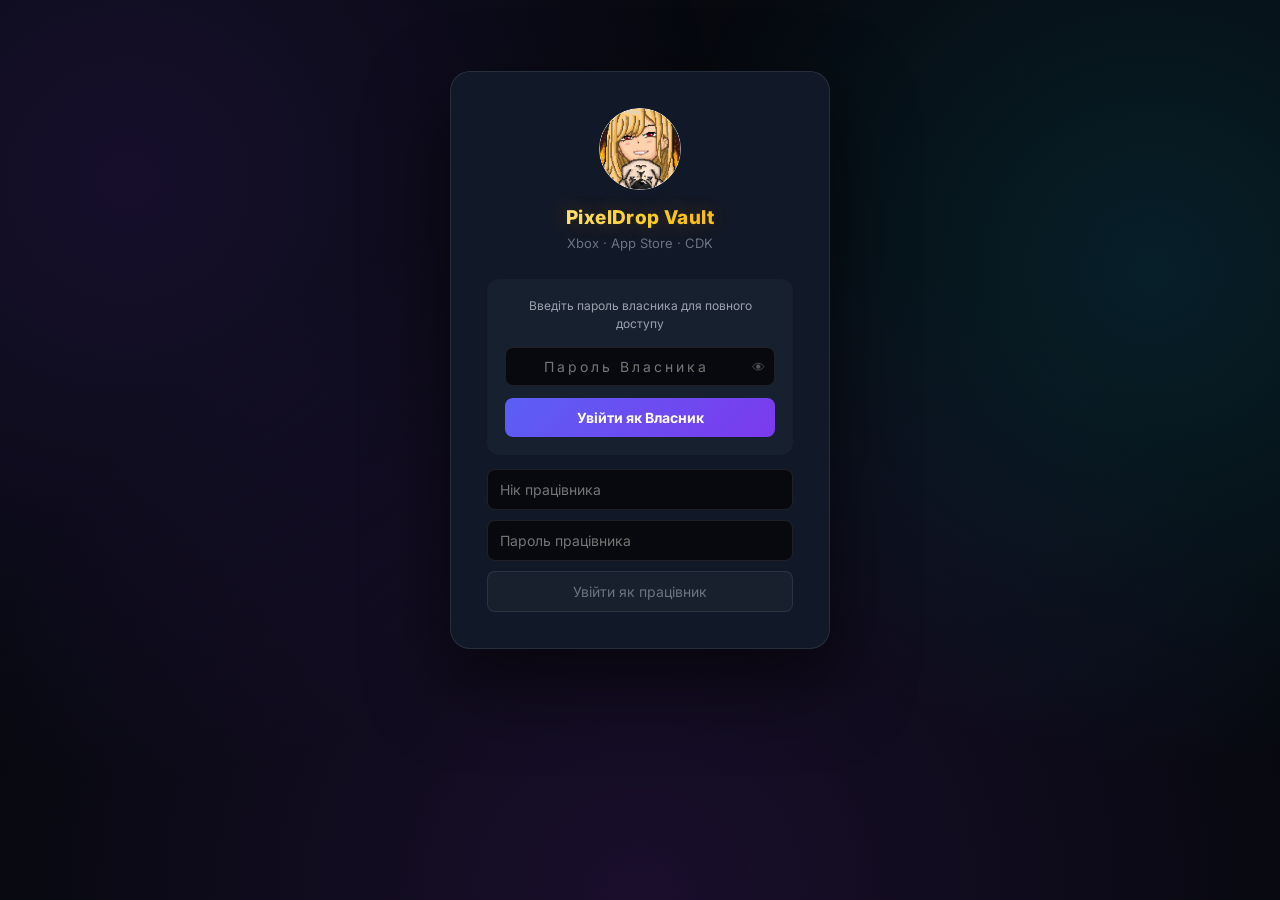
==== index.html @ 0f94e3e0 "Update index.html" ====
<!DOCTYPE html>
<html lang="uk">
<head>
  <meta charset="UTF-8" />
  <meta name="viewport" content="width=device-width, initial-scale=1.0" />
  <title>PixelDrop Vault</title>

  <link href="https://fonts.googleapis.com/css2?family=Inter:wght@400;500;600;700;800&display=swap" rel="stylesheet" />
  <link rel="icon" type="image/png" sizes="32x32" href="./favicon.png?v=4">
  <link rel="shortcut icon" type="image/png" href="./favicon.png?v=4">
  <link rel="apple-touch-icon" sizes="180x180" href="./favicon.png?v=4">

  <style>
    .acc-card-compact {
  padding: 18px 20px;
}

.acc-compact-top {
  display: grid;
  grid-template-columns: minmax(220px, 1fr) auto auto;
  align-items: center;
  gap: 16px;
  padding-bottom: 14px;
  border-bottom: 1px solid #ffffff12;
}

.acc-compact-brand {
  display: flex;
  align-items: center;
  gap: 12px;
}

.acc-compact-icon {
  width: 42px;
  height: 42px;
  border-radius: 12px;
  object-fit: contain;
}

.acc-compact-title {
  font-size: 21px;
  font-weight: 800;
  color: #f8fafc;
}

.acc-compact-rate {
  display: inline-flex;
  margin-top: 6px;
  padding: 5px 10px;
  border-radius: 10px;
  background: #f59e0b18;
  border: 1px solid #f59e0b55;
  color: #facc15;
  font-weight: 800;
  font-size: 14px;
}

.acc-compact-balance {
  text-align: left;
  min-width: 110px;
}

.acc-compact-balance span {
  display: block;
  color: #94a3b8;
  font-size: 13px;
  font-weight: 700;
}

.acc-compact-balance b {
  color: #4ade80;
  font-size: 24px;
  font-weight: 900;
}

.acc-compact-actions {
  display: flex;
  gap: 8px;
}

.acc-compact-grid {
  display: grid;
  grid-template-columns: 1.1fr 1fr 1.2fr;
  gap: 0;
}

.acc-compact-field {
  min-width: 0;
  display: grid;
  grid-template-columns: 72px minmax(0, 1fr) auto auto;
  align-items: center;
  gap: 10px;
  padding: 14px 12px;
  border-right: 1px solid #ffffff10;
}

.acc-compact-field:last-child {
  border-right: none;
}

.acc-compact-field span {
  color: #94a3b8;
  font-size: 12px;
  font-weight: 800;
}

.acc-compact-field b {
  color: #f8fafc;
  font-size: 15px;
  font-weight: 700;
  overflow: hidden;
  text-overflow: ellipsis;
  white-space: nowrap;
}

.acc-compact-field .btn-copy {
  min-width: 46px;
  width: 46px;
  height: 46px;
  padding: 0;
  border-radius: 14px;

  display: flex;
  align-items: center;
  justify-content: center;
  place-self: center;

  background: #7c3aed18;
  border: 1px solid #8b5cf680;
  color: #c4b5fd;

  font-size: 22px;
  line-height: 1;
  box-shadow: 0 0 16px #8b5cf633;
}

.acc-compact-field .btn-copy:hover {
  background: #8b5cf622;
  border-color: #a78bfa;
  color: #ede9fe;
  box-shadow: 0 0 22px #8b5cf666;
}

.acc-compact-field .btn-copy svg {
  width: 22px;
  height: 22px;
  display: block;
  stroke: currentColor;
}

.acc-compact-field .btn-copy::before {
  content: none !important;
}

.acc-compact-field .btn-copy.ok {
  background: #22c55e18;
  border-color: #22c55e66;
  color: #86efac;
}
.btn-eye {
  min-width: 46px;
  width: 46px;
  height: 46px;
  padding: 0;
  border-radius: 14px;

  display: flex;
  align-items: center;
  justify-content: center;
  place-self: center;

  background: #7c3aed18;
  border: 1px solid #8b5cf680;
  color: #c4b5fd;

  line-height: 1;
  box-shadow: 0 0 16px #8b5cf633;
}

.btn-eye:hover {
  background: #8b5cf622;
  border-color: #a78bfa;
  color: #ede9fe;
  box-shadow: 0 0 22px #8b5cf666;
}

.btn-eye svg {
  width: 23px;
  height: 23px;
  display: block;
  stroke: currentColor;
}    

@media (max-width: 768px) {
  .acc-card-compact {
    padding: 16px;
  }

  .acc-compact-top {
    grid-template-columns: 1fr auto;
  }

  .acc-compact-balance {
    grid-column: 1 / 2;
  }

  .acc-compact-actions {
    grid-column: 2 / 3;
    grid-row: 1 / 3;
    align-self: center;
  }

  .acc-compact-grid {
    grid-template-columns: 1fr;
  }

  .acc-compact-field {
    grid-template-columns: 70px minmax(0, 1fr) auto auto;
    border-right: none;
    border-bottom: 1px solid #ffffff10;
    padding: 14px 0;
  }

  .acc-compact-field:last-child {
    border-bottom: none;
  }
}
    .worker-login {
  display: grid;
  gap: 10px;
  margin-top: 14px;
}

.worker-input {
  width: 100%;
  background: var(--bg);
  border: 1px solid var(--border2);
  border-radius: 8px;
  padding: 11px 12px;
  color: var(--text);
  font-size: 14px;
  outline: none;
}

.worker-input:focus {
  border-color: var(--accent);
  box-shadow: 0 0 0 3px #6366f122;
}
    :root {
      --bg: #07090f;
      --surface: #0d1117;
      --surface2: #111827;
      --border: #ffffff0f;
      --border2: #ffffff18;
      --text: #e2e8f0;
      --muted: #6b7280;
      --muted2: #374151;
      --accent: #6366f1;
      --accent2: #8b5cf6;
      --green: #22c55e;
      --red: #ef4444;
      --yellow: #f59e0b;
      --mono: 'Inter', sans-serif;
      --body: 'Inter', sans-serif;
    }

    * {
      box-sizing: border-box;
      margin: 0;
      padding: 0;
    }

    html {
      font-size: 15px;
    }

    body {
      background: var(--bg);
      color: var(--text);
      font-family: var(--body);
      min-height: 100vh;
    }

    button {
      cursor: pointer;
      font-family: var(--body);
      transition: opacity .15s, background .15s, border-color .15s;
    }

    button:active {
      opacity: .75;
    }

    input,
    textarea,
    select {
      font-family: var(--body);
    }

    header {
      background: var(--surface);
      border-bottom: 1px solid var(--border);
      padding: 14px 20px;
      position: sticky;
      top: 0;
      z-index: 100;
    }

    .header-inner {
      max-width: 1180px;
      margin: 0 auto;
      display: flex;
      align-items: center;
      justify-content: space-between;
      gap: 12px;
    }

    .logo {
      display: flex;
      align-items: center;
      gap: 12px;
    }

    .logo-icon {
  width: 44px;
  height: 44px;
  background: transparent;
  border-radius: 50%;
  display: flex;
  align-items: center;
  justify-content: center;
  overflow: hidden;
  flex-shrink: 0;
}

    .logo-icon img,
    .login-avatar img {
      width: 100%;
      height: 100%;
      object-fit: cover;
      display: block;
    }

    .login-avatar {
  width: 82px;
  height: 82px;
  border-radius: 50%;
  margin: 0 auto;
  overflow: hidden;
  background: transparent;
  border: none;
  box-shadow: none;
}

    .logo-title {
      font-family: var(--body);
      font-size: 18px;
      font-weight: 700;
      letter-spacing: 0.2px;
      color: var(--text);
    }

    .logo-sub {
      font-size: 11px;
      color: var(--muted);
      font-family: var(--mono);
      margin-top: 1px;
    }

    .header-right {
      display: flex;
      align-items: center;
      gap: 8px;
      flex-wrap: wrap;
      justify-content: flex-end;
    }

    .role-badge {
      display: flex;
      align-items: center;
      gap: 6px;
      padding: 5px 12px;
      border-radius: 20px;
      font-family: var(--mono);
      font-size: 11px;
      font-weight: 700;
      border: 1px solid;
    }

    .role-badge.admin {
  position: relative;
  overflow: hidden;
  background: linear-gradient(135deg, #312e81, #4c1d95, #6d28d9);
  border-color: #8b5cf680;
  color: #ede9fe;
  box-shadow:
    0 0 18px #8b5cf655,
    inset 0 0 18px #ffffff12;
  animation: adminPulse 2.4s ease-in-out infinite;
}

.role-badge.admin::before {
  content: "";
  position: absolute;
  top: 0;
  left: -80%;
  width: 60%;
  height: 100%;
  background: linear-gradient(90deg, transparent, #ffffff45, transparent);
  transform: skewX(-20deg);
  animation: adminShine 3s infinite;
}

@keyframes adminPulse {
  0%, 100% {
    box-shadow: 0 0 14px #8b5cf655, inset 0 0 18px #ffffff12;
  }
  50% {
    box-shadow: 0 0 28px #8b5cf6aa, inset 0 0 22px #ffffff18;
  }
}

@keyframes adminShine {
  0% { left: -80%; }
  45%, 100% { left: 130%; }
}

    .role-badge.worker {
  position: relative;
  overflow: hidden;
  background: linear-gradient(135deg, #064e3b, #0f766e, #0891b2);
  border-color: #22d3ee80;
  color: #ecfeff;
  box-shadow:
    0 0 18px #22d3ee55,
    inset 0 0 18px #ffffff12;
  animation: workerPulse 2.4s ease-in-out infinite;
}

.role-badge.worker::before {
  content: "";
  position: absolute;
  top: 0;
  left: -80%;
  width: 60%;
  height: 100%;
  background: linear-gradient(90deg, transparent, #ffffff45, transparent);
  transform: skewX(-20deg);
  animation: adminShine 3s infinite;
}

@keyframes workerPulse {
  0%, 100% {
    box-shadow: 0 0 14px #22d3ee55, inset 0 0 18px #ffffff12;
  }
  50% {
    box-shadow: 0 0 28px #22d3eeaa, inset 0 0 22px #ffffff18;
  }
}

    .btn-ghost {
      background: #ffffff08;
      border: 1px solid var(--border2);
      border-radius: 8px;
      padding: 6px 12px;
      color: var(--muted);
      font-size: 13px;
    }

    .btn-refresh {
      background: none;
      border: none;
      color: var(--muted2);
      padding: 6px;
      border-radius: 6px;
      font-size: 18px;
    }

    main {
      max-width: 1180px;
      margin: 0 auto;
      padding: 24px 16px 80px;
    }

    #login-screen {
      min-height: 80vh;
      display: flex;
      align-items: center;
      justify-content: center;
    }

    .login-card {
      background: var(--surface2);
      border: 1px solid var(--border2);
      border-radius: 20px;
      padding: 36px;
      width: 100%;
      max-width: 380px;
      text-align: center;
      box-shadow: 0 32px 80px #0009;
    }

    .login-card h2 {
      font-family: var(--mono);
      font-size: 19px;
      color: var(--text);
      margin: 16px 0 6px;
    }

    .login-card p {
      color: var(--muted);
      font-size: 13px;
      margin-bottom: 28px;
    }

    .login-section {
      background: #1f293780;
      border-radius: 12px;
      padding: 18px;
      margin-bottom: 14px;
    }

    .login-section small {
      display: block;
      color: #9ca3af;
      font-size: 12px;
      margin-bottom: 14px;
      line-height: 1.5;
    }

    .pass-wrap {
      position: relative;
      margin-bottom: 12px;
    }

    .pass-wrap input {
      width: 100%;
      background: var(--bg);
      border: 1px solid var(--border2);
      border-radius: 8px;
      padding: 10px 40px 10px 12px;
      color: var(--text);
      font-size: 14px;
      letter-spacing: 3px;
      text-align: center;
      outline: none;
    }

    .pass-toggle {
      position: absolute;
      right: 10px;
      top: 50%;
      transform: translateY(-50%);
      background: none;
      border: none;
      color: #555;
    }

    .btn-primary {
      background: linear-gradient(135deg, var(--accent), var(--accent2));
      border: none;
      border-radius: 8px;
      padding: 11px 20px;
      color: #fff;
      font-size: 14px;
      font-family: var(--mono);
      font-weight: 700;
      width: 100%;
      display: flex;
      align-items: center;
      justify-content: center;
      gap: 8px;
    }

    .btn-worker {
      background: #ffffff08;
      border: 1px solid var(--border2);
      border-radius: 8px;
      padding: 11px 20px;
      color: var(--muted);
      font-size: 14px;
      width: 100%;
    }

    .err-msg {
      color: #f87171;
      font-size: 12px;
      margin-bottom: 10px;
    }

    .stats,
    .cat-stats {
      display: grid;
      gap: 10px;
      margin-bottom: 14px;
    }

    .stats {
      grid-template-columns: repeat(3, 1fr);
    }

    .cat-stats {
      grid-template-columns: repeat(4, 1fr);
      margin-bottom: 22px;
    }

    .stat-card,
    .cat-card {
      background: var(--surface);
      border: 1px solid var(--border);
      border-radius: 14px;
      padding: 14px;
    }

    .cat-card {
      cursor: pointer;
    }
    
    .cat-card {
      transition: 0.2s;
    }
    
    .cat-card.active {
      border: 1px solid #8b5cf6;
      box-shadow: 0 0 25px #8b5cf660;
    }

    .cat-card.active {
      border: 1px solid #8b5cf6;
      box-shadow: 0 0 25px #8b5cf660;
    }
    .cat-card.active {
      border-color: #6366f150;
      background: #6366f112;
    }

    .stat-val,
    .cat-num {
      font-family: var(--mono);
      font-size: 26px;
      font-weight: 700;
    }

    .cat-num {
      font-size: 18px;
    }

    .stat-lbl,
    .cat-row {
      font-size: 11px;
      color: var(--muted);
      margin-top: 3px;
    }

    .cat-name {
      font-family: var(--mono);
      font-size: 13px;
      font-weight: 700;
      margin-bottom: 10px;
    }

    .cat-row {
      display: flex;
      justify-content: space-between;
      gap: 8px;
    }

    .tabs {
      display: flex;
      gap: 8px;
      margin-bottom: 20px;
    }

    .tab-btn {
      flex: 1;
      padding: 10px;
      border-radius: 10px;
      border: 1px solid var(--border);
      background: var(--surface);
      color: var(--muted);
      font-family: var(--mono);
      font-size: 13px;
      font-weight: 700;
    }

    .tab-btn.active {
      background: linear-gradient(135deg, var(--accent), var(--accent2));
      border-color: transparent;
      color: #fff;
    }

    .toolbar {
      display: flex;
      gap: 10px;
      margin-bottom: 14px;
      align-items: center;
    }

    .search-wrap {
      flex: 1;
      position: relative;
    }

    .search-wrap input {
      width: 100%;
      background: var(--surface);
      border: 1px solid var(--border);
      border-radius: 8px;
      padding: 10px 12px 10px 12px;
      color: var(--text);
      font-size: 14px;
      outline: none;
    }

    .btn-add {
      background: linear-gradient(135deg, var(--accent), var(--accent2));
      border: none;
      border-radius: 8px;
      padding: 10px 16px;
      color: #fff;
      font-family: var(--mono);
      font-weight: 700;
      font-size: 13px;
      white-space: nowrap;
    }

    .chips {
      display: flex;
      gap: 8px;
      margin-bottom: 18px;
      flex-wrap: wrap;
    }

    .chip {
      padding: 5px 13px;
      border-radius: 20px;
      border: 1px solid var(--border2);
      background: transparent;
      color: var(--muted);
      font-size: 12px;
      font-family: var(--mono);
    }

    .chip.active {
      border-color: var(--accent);
      background: #6366f118;
      color: #a5b4fc;
    }

    .sync-info {
      text-align: right;
      font-size: 11px;
      color: var(--muted2);
      font-family: var(--mono);
      margin-bottom: 16px;
    }

    .cards {
      display: grid;
      gap: 12px;
    }

    .empty {
      text-align: center;
      color: var(--muted2);
      padding: 48px 0;
      font-family: var(--mono);
      font-size: 13px;
    }

    .acc-card,
    .cdk-card {
      background: var(--surface);
      border: 1px solid var(--border);
      border-radius: 14px;
      padding: 18px;
    }

    .cdk-card.active {
      border: 2px solid #22c55e30;
    }

    .cdk-card.used {
      border: 2px solid #ef444428;
      opacity: .65;
    }

    .card-head,
    .cdk-head {
      display: flex;
      align-items: center;
      justify-content: space-between;
      margin-bottom: 14px;
      flex-wrap: wrap;
      gap: 8px;
    }

    .type-badge,
    .category-badge {
      display: inline-flex;
      align-items: center;
      gap: 5px;
      padding: 3px 10px;
      border-radius: 8px;
      font-family: var(--mono);
      font-size: 12px;
      background: #6366f118;
      color: #a5b4fc;
    }

    .cat-img {
      width: 28px;
      height: 28px;
      border-radius: 50%;
      object-fit: cover;
      vertical-align: middle;
      margin-right: 8px;
    }

    .type-xbox {
      background: #107c1018;
      color: #86efac;
    }

    .type-itunes {
      background: #fc3c4418;
      color: #fda4af;
    }

    .price-badge {
      background: #f59e0b15;
      color: #fbbf24;
      border-radius: 8px;
      padding: 3px 10px;
      font-family: var(--mono);
      font-size: 12px;
    }

    .card-actions,
    .cdk-controls {
      display: flex;
      gap: 6px;
      align-items: center;
      flex-wrap: wrap;
    }

    .btn-icon {
      border-radius: 6px;
      padding: 5px 7px;
      display: flex;
      align-items: center;
      justify-content: center;
    }

    .btn-edit {
      background: #ffffff08;
      border: 1px solid var(--border2);
      color: var(--muted);
    }

    .btn-del {
      background: #ef444410;
      border: 1px solid #ef444430;
      color: #f87171;
    }

    .card-fields {
      display: grid;
      gap: 10px;
    }

    .field-row {
      display: flex;
      align-items: center;
      gap: 10px;
      min-width: 0;
    }

    .field-key {
      color: #4b5563;
      font-size: 11px;
      width: 48px;
      font-family: var(--mono);
      flex-shrink: 0;
    }

    .field-val {
      color: var(--text);
      font-family: var(--mono);
      font-size: 13px;
      flex: 1;
      overflow: hidden;
      text-overflow: ellipsis;
      white-space: nowrap;
    }

    .field-val.pass {
      letter-spacing: 4px;
    }

    .field-val.pass.show {
      letter-spacing: 1px;
    }

    .field-note {
      background: #ffffff05;
      border-radius: 8px;
      padding: 7px 10px;
      margin-top: 4px;
      font-size: 12px;
      color: var(--muted);
    }

    .cdk-title {
      display: flex;
      align-items: center;
      gap: 8px;
      font-family: var(--mono);
      font-size: 14px;
      color: var(--text);
      flex-wrap: wrap;
    }

    .btn-toggle {
      padding: 4px 13px;
      border-radius: 20px;
      border: none;
      font-family: var(--mono);
      font-size: 11px;
      font-weight: 700;
    }

    .btn-toggle.active {
      background: #22c55e18;
      color: #4ade80;
    }

    .btn-toggle.used {
      background: #ef444418;
      color: #f87171;
    }

    .cdk-code-box {
      background: #060a10;
      border-radius: 10px;
      padding: 12px 16px;
      display: flex;
      align-items: center;
      gap: 10px;
    }

    .cdk-code {
      font-family: var(--mono);
      font-size: 15px;
      letter-spacing: 3px;
      flex: 1;
      overflow-wrap: anywhere;
    }

    .cdk-code.active {
      color: #c4b5fd;
    }

    .cdk-code.masked {
      color: #4b5563;
    }

    

   .btn-copy {
  background: #ffffff10;
  border: 1px solid #ffffff22;
  border-radius: 10px;
  padding: 9px 13px;
  color: #e5e7eb;
  font-size: 13px;
  font-weight: 700;
}

.btn-copy.ok {
  background: #22c55e18;
  border-color: #22c55e55;
  color: #4ade80;
}

    .modal-overlay {
      position: fixed;
      inset: 0;
      background: #000c;
      z-index: 999;
      display: flex;
      align-items: center;
      justify-content: center;
      padding: 16px;
    }

    .modal-box {
      background: var(--surface2);
      border: 1px solid var(--border2);
      border-radius: 18px;
      padding: 28px;
      width: 100%;
      max-width: 500px;
      max-height: 90vh;
      overflow-y: auto;
      overflow-x: hidden;
      box-shadow: 0 24px 80px #0009;
    }

    .modal-header {
      display: flex;
      justify-content: space-between;
      align-items: center;
      margin-bottom: 24px;
    }

    .modal-title {
      font-family: var(--mono);
      font-size: 17px;
      color: var(--text);
    }

    .btn-close {
      background: none;
      border: none;
      color: #666;
      padding: 4px;
      font-size: 18px;
    }

    .form-field {
      margin-bottom: 16px;
    }

    .form-label {
      display: block;
      margin-bottom: 6px;
      font-size: 11px;
      color: var(--muted);
      font-family: var(--mono);
      text-transform: none;
      letter-spacing: 1px;
    }

    .form-input {
      width: 100%;
      background: var(--bg);
      border: 1px solid var(--border2);
      border-radius: 8px;
      padding: 10px 12px;
      color: var(--text);
      font-size: 14px;
      outline: none;
    }

    textarea.form-input {
      resize: vertical;
      min-height: 56px;
    }

    .form-input.code-inp {
      font-family: var(--mono);
      letter-spacing: 2px;
      font-size: 13px;
    }

    .pass-field {
      position: relative;
    }

    .pass-field .form-input {
      padding-right: 40px;
    }

    .pass-field .pass-toggle {
      position: absolute;
      right: 10px;
      top: 50%;
      transform: translateY(-50%);
      background: none;
      border: none;
      color: #555;
    }

    .type-btns {
      display: flex;
      gap: 8px;
    }

    .type-btn {
      flex: 1;
      padding: 10px;
      border-radius: 8px;
      border: 2px solid var(--border2);
      background: transparent;
      color: var(--muted);
      font-family: var(--mono);
      font-size: 13px;
    }

    .type-btn.sel {
      border-color: var(--accent);
      background: #6366f118;
      color: #a5b4fc;
    }

    .status-row {
      display: flex;
      align-items: center;
      gap: 12px;
      margin-bottom: 16px;
    }

    .form-footer {
      display: flex;
      gap: 10px;
      justify-content: flex-end;
      margin-top: 4px;
    }

    .btn-cancel {
      background: #ffffff08;
      border: 1px solid var(--border2);
      border-radius: 8px;
      padding: 10px 20px;
      color: var(--muted);
      font-size: 14px;
    }

    @media (max-width: 720px) {
      .stats,
      .cat-stats {
        grid-template-columns: 1fr 1fr;
      }

      .toolbar {
        flex-direction: column;
        align-items: stretch;
      }
    }
    .cat-icon {
  width: 48px;
  height: 48px;
  border-radius: 14px;
  object-fit: contain;
  margin-right: 12px;
}

.cat-icon.spotify { filter: drop-shadow(0 0 14px #22c55e88); }
.cat-icon.claude { filter: drop-shadow(0 0 14px #fb7a4388); }
.cat-icon.chatgpt { filter: drop-shadow(0 0 14px #10b98188); }
.cat-icon.grok {
  filter: invert(1) brightness(1.7) drop-shadow(0 0 14px #8b5cf688);
}
    .actions-bar {
  display: flex;
  gap: 10px;
  margin-bottom: 14px;
  flex-wrap: wrap;
}

.btn-danger {
  background: linear-gradient(135deg, #ef4444, #dc2626);
  border: none;
  border-radius: 10px;
  padding: 10px 14px;
  color: white;
  font-weight: 700;
}

.btn-secondary {
  background: #ffffff10;
  border: 1px solid #ffffff20;
  border-radius: 10px;
  padding: 10px 14px;
  color: #ddd;
  font-weight: 700;
}

.cdk-select {
  appearance: none;
  width: 24px;
  height: 24px;
  border: 2px solid #8b5cf6;
  border-radius: 6px;
  background: #111827;
  box-shadow: 0 0 12px #8b5cf655;
  cursor: pointer;
  display: grid;
  place-items: center;
}

.cdk-select:checked {
  background: linear-gradient(135deg, #6366f1, #8b5cf6);
  border-color: #a78bfa;
}

.cdk-select:checked::after {
  content: "✓";
  color: white;
  font-weight: 800;
  font-size: 15px;
}
   .chip {
  padding: 10px 18px;
  border-radius: 14px;
  font-size: 14px;
  font-weight: 700;
}

.chip-all.active {
  border-color: #8b5cf6;
  background: #8b5cf622;
  color: #c4b5fd;
}

.chip-active {
  border-color: #22c55e44;
  color: #4ade80;
}

.chip-active.active {
  background: #22c55e18;
}

.chip-used {
  border-color: #ef444444;
  color: #f87171;
}

.chip-used.active {
  background: #ef444418;
}

.chip-today {
  border-color: #f59e0b66;
  color: #facc15;
  background: #f59e0b12;
}

.tab-btn.active,
.btn-add,
.btn-primary {
  background: linear-gradient(135deg, #5b5ff5, #7c3aed);
} 
  .confirm-box {
  background: var(--surface2);
  border: 1px solid var(--border2);
  border-radius: 18px;
  padding: 24px;
  width: 100%;
  max-width: 420px;
  box-shadow: 0 24px 80px #000b;
}

.confirm-title {
  font-size: 20px;
  font-weight: 800;
  margin-bottom: 10px;
}

.confirm-text {
  color: #94a3b8;
  line-height: 1.5;
  margin-bottom: 20px;
}

.confirm-actions {
  display: flex;
  gap: 10px;
  justify-content: flex-end;
}  
 #toast {
  position: fixed;
  right: 20px;
  top: 90px;
  z-index: 2000;
  display: grid;
  gap: 10px;
}

.toast-msg {
  background: #111827;
  border: 1px solid #ffffff20;
  color: #e5e7eb;
  padding: 12px 16px;
  border-radius: 14px;
  font-weight: 700;
  box-shadow: 0 20px 60px #0008;
  animation: toastIn .25s ease;
}

.toast-msg.ok {
  border-color: #22c55e66;
  color: #86efac;
}

.toast-msg.err {
  border-color: #ef444466;
  color: #fca5a5;
}

@keyframes toastIn {
  from {
    opacity: 0;
    transform: translateX(20px);
  }
  to {
    opacity: 1;
    transform: translateX(0);
  }
}   
  .confirm-box {
  position: relative;
  text-align: center;
  background: radial-gradient(circle at top, #1f2937, #0b1220 70%);
  border: 1px solid #ffffff18;
  border-radius: 26px;
  padding: 34px 30px 28px;
  width: 100%;
  max-width: 460px;
  box-shadow: 0 30px 100px #000c;
}

.confirm-add {
  border-color: #22c55e88;
  box-shadow: 0 0 45px #22c55e35, 0 30px 100px #000c;
}

.confirm-danger {
  border-color: #ef444488;
  box-shadow: 0 0 45px #ef444435, 0 30px 100px #000c;
}

.confirm-x {
  position: absolute;
  top: 18px;
  right: 20px;
  background: none;
  border: none;
  color: #94a3b8;
  font-size: 24px;
}

.confirm-icon {
  width: 74px;
  height: 74px;
  margin: 0 auto 18px;
  border-radius: 50%;
  display: grid;
  place-items: center;
  font-size: 34px;
  background: #ffffff10;
  box-shadow: inset 0 0 24px #ffffff10;
}

.confirm-add .confirm-icon {
  color: #4ade80;
  border: 2px solid #22c55e;
  box-shadow: 0 0 28px #22c55e66;
}

.confirm-danger .confirm-icon {
  color: #f87171;
  border: 2px solid #ef4444;
  box-shadow: 0 0 28px #ef444466;
}

.confirm-title {
  font-size: 26px;
  font-weight: 800;
  margin-bottom: 12px;
  color: #f8fafc;
}

.confirm-text {
  color: #cbd5e1;
  line-height: 1.55;
  font-size: 16px;
  margin-bottom: 26px;
}

.confirm-actions {
  display: flex;
  gap: 14px;
  justify-content: center;
}

.btn-confirm-add {
  background: linear-gradient(135deg, #22c55e, #16a34a);
  border: none;
  border-radius: 12px;
  padding: 12px 22px;
  color: white;
  font-weight: 800;
  font-size: 15px;
}  
  .account-quick-grid,
.account-choice-grid {
  display: grid;
  grid-template-columns: repeat(2, 1fr);
  gap: 14px;
  margin-bottom: 20px;
}

.account-quick-card,
.account-choice-card {
  background: linear-gradient(145deg, #101827, #080d19);
  border: 1px solid #ffffff1a;
  border-radius: 22px;
  padding: 20px;
  cursor: pointer;
  transition: .2s;
  box-shadow: inset 0 0 24px #ffffff06;
}

.account-quick-card:hover,
.account-choice-card:hover {
  transform: translateY(-2px);
  border-color: #8b5cf680;
  box-shadow: 0 0 30px #8b5cf644;
}

.account-quick-head,
.account-choice-head {
  display: flex;
  align-items: center;
  gap: 14px;
  margin-bottom: 16px;
}

.account-quick-title,
.account-choice-title {
  font-size: 20px;
  font-weight: 800;
  color: #f8fafc;
}

.account-quick-sub,
.account-choice-sub {
  color: #94a3b8;
  font-size: 13px;
  margin-top: 3px;
}

.account-quick-stats {
  display: flex;
  gap: 28px;
}

.account-quick-label {
  color: #94a3b8;
  font-size: 12px;
}

.account-quick-num {
  font-size: 24px;
  font-weight: 800;
}

@media (max-width: 720px) {
  .account-quick-grid,
  .account-choice-grid {
    grid-template-columns: 1fr;
  }
}  
  .account-stat-icon,
.account-icon {
  width: 56px !important;
  height: 56px !important;
  min-width: 56px !important;
  max-width: 56px !important;
  max-height: 56px !important;
  object-fit: contain !important;
  border-radius: 16px;
  display: block;
}  
  .cat-stats.accounts-mode {
  grid-template-columns: 1fr 1fr;
  gap: 18px;
}

.account-quick-card {
  display: flex;
  align-items: center;
  gap: 24px;
  min-height: 150px;
  padding: 28px;
  border-radius: 18px;
  background: linear-gradient(145deg, #07111f, #0b1220);
  border: 1px solid #ffffff18;
}

.account-quick-card.xbox {
  border-color: #22c55e55;
  box-shadow: inset 0 0 45px #22c55e12;
}

.account-quick-card.itunes {
  border-color: #2563eb66;
  box-shadow: inset 0 0 45px #2563eb18;
}

.account-big-icon {
  width: 92px !important;
  height: 92px !important;
  min-width: 92px !important;
  max-width: 92px !important;
  object-fit: contain !important;
  border-radius: 22px;
  display: block;
}

.account-quick-title {
  font-size: 24px;
  font-weight: 800;
  margin-bottom: 18px;
  color: #fff;
}

.account-quick-stats {
  display: flex;
  gap: 70px;
}

.account-quick-label {
  color: #94a3b8;
  font-size: 14px;
  margin-bottom: 6px;
}

.account-quick-num {
  font-size: 28px;
  font-weight: 800;
}  
  .account-card-premium {
  background: linear-gradient(145deg, #07111f, #090f1c);
  border: 1px solid #ffffff18;
  border-radius: 20px;
  overflow: hidden;
  box-shadow: inset 0 0 30px #ffffff05;
}

.account-card-top {
  display: flex;
  align-items: center;
  justify-content: space-between;
  gap: 14px;
  padding: 18px 20px;
  border-bottom: 1px solid #ffffff12;
}

.account-brand {
  display: flex;
  align-items: center;
  gap: 12px;
}

.account-brand-icon {
  width: 48px;
  height: 48px;
  border-radius: 14px;
  object-fit: contain;
}

.account-brand-name {
  font-size: 18px;
  font-weight: 800;
}

.account-rate {
  background: #f59e0b22;
  border: 1px solid #f59e0b33;
  color: #facc15;
  padding: 8px 14px;
  border-radius: 12px;
  font-weight: 800;
}

.account-balance-box {
  margin-left: auto;
  margin-right: 16px;
  color: #22c55e;
  font-weight: 800;
  font-size: 24px;
}

.account-balance-box small {
  display: block;
  color: #94a3b8;
  font-size: 13px;
  font-weight: 700;
}

.account-card-body {
  padding: 14px 20px 18px;
}

.account-line {
  display: grid;
  grid-template-columns: 90px 1fr auto;
  gap: 16px;
  align-items: center;
  padding: 13px 0;
  border-bottom: 1px solid #ffffff10;
}

.account-line:last-child {
  border-bottom: none;
}

.account-key {
  color: #94a3b8;
  font-weight: 800;
  font-size: 13px;
}

.account-value {
  color: #f8fafc;
  font-weight: 700;
  overflow-wrap: anywhere;
}

.btn-copy {
  height: 42px;
  border-radius: 12px;
  border: 1px solid #ffffff20;
  background: linear-gradient(135deg, #111827, #0b1220);
  color: #e2e8f0;
  padding: 0 16px;
  display: inline-flex;
  align-items: center;
  gap: 9px;
  font-size: 14px;
  font-weight: 800;
}

.btn-copy:hover {
  border-color: #6366f180;
  box-shadow: 0 0 14px #6366f155;
}

.btn-copy.ok {
  border-color: #22c55e80;
  background: #22c55e20;
  color: #86efac;
}  
 .brand-title {
  font-size: 30px;
  font-weight: 800;
  letter-spacing: 0.4px;
  background: linear-gradient(
    90deg,
    #fff7c2,
    #facc15,
    #fb923c,
    #f472b6,
    #ef4444,
    #fff7c2
  );
  background-size: 300% 100%;
  -webkit-background-clip: text;
  background-clip: text;
  color: transparent !important;
  animation: brandShine 4s ease-in-out infinite;
  text-shadow: 0 0 22px #f59e0b55;
}

@keyframes brandShine {
  0% { background-position: 0% 50%; }
  50% { background-position: 100% 50%; }
  100% { background-position: 0% 50%; }
}   
  .cat-card {
  min-height: 145px;
  padding: 22px;
}

.cat-name {
  font-size: 17px;
  margin-bottom: 18px;
}

.cat-num {
  font-size: 26px;
}

.cat-row {
  font-size: 13px;
}

.cat-icon {
  width: 58px;
  height: 58px;
} 
 .user-badge {
  font-weight: 700;
  letter-spacing: 0.5px;
  text-transform: uppearcase; 
}   
  .cat-card {
  text-align: center;
}

.cat-name {
  display: flex;
  flex-direction: column;
  align-items: center;
  justify-content: center;
  gap: 10px;
  text-align: center;
}

.cat-icon {
  margin-right: 0 !important;
}

.cat-row {
  justify-content: center;
  gap: 28px;
  text-align: center;
}
 .cat-card {
  text-align: center;
}

.cat-name {
  display: flex;
  flex-direction: column;
  align-items: center;
  justify-content: center;
  gap: 10px;
  text-align: center;
}

.cat-icon {
  margin-right: 0 !important;
}

.cat-row {
  justify-content: center;
  gap: 28px;
  text-align: center;
}   
 .stats .stat-card {
  min-height: 92px;
  display: grid !important;
  place-items: center !important;
  text-align: center !important;
}

.stats .stat-val,
.stats .stat-lbl {
  width: 100%;
  text-align: center !important;
}

.cat-stats .cat-card {
  min-height: 190px;
  display: flex !important;
  flex-direction: column;
  align-items: center !important;
  justify-content: center !important;
  text-align: center !important;
}

.cat-stats .cat-name {
  width: 100%;
  display: flex !important;
  flex-direction: column !important;
  align-items: center !important;
  justify-content: center !important;
  gap: 12px;
  margin-bottom: 22px;
  text-align: center !important;
}

.cat-stats .cat-icon {
  margin: 0 !important;
}

.cat-stats .cat-row {
  width: 100%;
  display: flex !important;
  justify-content: center !important;
  gap: 34px;
  text-align: center !important;
}   
 body::before {
  content: '';
  position: fixed;
  inset: 0;
  background:
    radial-gradient(600px at 10% 20%, #7c3aed22, transparent),
    radial-gradient(500px at 90% 30%, #06b6d422, transparent),
    radial-gradient(700px at 50% 100%, #9333ea22, transparent);
  z-index: -1;
}   
  @media (max-width: 720px) {
  html {
    font-size: 14px;
  }

  body {
    overflow-x: hidden;
  }

  header {
    padding: 12px;
  }

  .header-inner,
  main {
    max-width: 100%;
    width: 100%;
  }

  main {
    padding: 14px 12px 60px;
  }

  .logo-title {
    font-size: 18px;
    line-height: 1.1;
  }

  .logo-sub {
    font-size: 11px;
  }

  .header-inner {
    gap: 8px;
  }

  .header-right {
    gap: 6px;
  }

  .role-badge,
  .btn-ghost {
    font-size: 11px;
    padding: 6px 10px;
  }

  .stats {
    grid-template-columns: 1fr;
  }

  .stat-card {
    min-height: 90px;
  }

  .cat-stats {
    grid-template-columns: 1fr;
  }

  .cat-stats.accounts-mode {
    grid-template-columns: 1fr;
  }

  .cat-card,
  .account-quick-card {
    width: 100%;
  }

  .tabs {
    grid-template-columns: 1fr;
    display: grid;
  }

  .toolbar {
    flex-direction: column;
    align-items: stretch;
  }

  .btn-add {
    width: 100%;
    justify-content: center;
  }

  .chips {
    gap: 8px;
  }

  .chip {
    flex: 1;
    min-width: 100px;
    text-align: center;
  }

  .account-card-top {
    flex-wrap: wrap;
    align-items: flex-start;
  }

  .account-balance-box {
    margin-left: 0;
    margin-right: 0;
    width: 100%;
  }

  .account-line {
    grid-template-columns: 70px 1fr;
    gap: 10px;
  }

  .account-line > div:last-child {
    grid-column: 2;
  }

  .account-value {
    word-break: break-all;
  }

  .btn-copy {
    width: 100%;
    justify-content: center;
  }

  .modal-box {
    max-width: 96vw;
    padding: 20px;
  }

  .account-choice-grid {
    grid-template-columns: 1fr;
  }
}  
  @keyframes slideUpFade {
  from {
    opacity: 0;
    transform: translateY(26px);
  }
  to {
    opacity: 1;
    transform: translateY(0);
  }
}

.stat-card,
.cat-card,
.account-quick-card,
.acc-card,
.cdk-card,
.account-card-premium,
.tabs,
.toolbar,
.chips,
.actions-bar {
  animation: slideUpFade .45s ease both;
}  
 .stat-card:nth-child(1) { animation-delay: .03s; }
.stat-card:nth-child(2) { animation-delay: .08s; }
.stat-card:nth-child(3) { animation-delay: .13s; }

.cat-card:nth-child(1),
.account-quick-card:nth-child(1) { animation-delay: .16s; }

.cat-card:nth-child(2),
.account-quick-card:nth-child(2) { animation-delay: .21s; }

.cat-card:nth-child(3) { animation-delay: .26s; }
.cat-card:nth-child(4) { animation-delay: .31s; }

.tabs { animation-delay: .34s; }
.toolbar { animation-delay: .38s; }
.chips { animation-delay: .42s; }
.actions-bar { animation-delay: .46s; }   
  .modal-box {
  max-width: 620px;
  overflow-x: hidden;
}

.type-btns {
  display: grid;
  grid-template-columns: 1fr 1fr;
  gap: 14px;
}

.type-btn {
  height: 150px;
  display: flex;
  flex-direction: column;
  align-items: center;
  justify-content: center;
}

.type-btn .account-big-icon,
.type-btn .account-stat-icon,
.type-btn .account-icon {
  width: 72px !important;
  height: 72px !important;
  margin-bottom: 10px;
}  
  .modal-box {
  overflow-x: hidden !important;
  scrollbar-width: thin;
  scrollbar-color: #8b5cf6 #111827;
}

.modal-box::-webkit-scrollbar {
  width: 8px;
}

.modal-box::-webkit-scrollbar-track {
  background: #111827;
  border-radius: 20px;
}

.modal-box::-webkit-scrollbar-thumb {
  background: linear-gradient(180deg, #6366f1, #8b5cf6);
  border-radius: 20px;
}

.modal-box::-webkit-scrollbar-thumb:hover {
  background: linear-gradient(180deg, #8b5cf6, #a855f7);
}  
.profit-box {
  background: var(--surface);
  border: 1px solid var(--border);
  border-radius: 18px;
  overflow: hidden;
}

.profit-head {
  padding: 18px 24px 14px;
  border-bottom: 1px solid #ffffff12;
  display: flex;
  align-items: center;
  justify-content: space-between;
  gap: 18px;
  flex-wrap: wrap;
}

.profit-title {
  font-size: 24px;
  font-weight: 900;
  color: #f8fafc;
}

.profit-sub {
  margin-top: 6px;
  color: #94a3b8;
  font-weight: 700;
}

.profit-table-wrap {
  overflow-x: auto;
}

.profit-table {
  width: 100%;
  border-collapse: collapse;
  min-width: 900px;
}

.profit-table th,
.profit-table td {
  padding: 13px 14px;
  border-bottom: 1px solid #ffffff10;
  text-align: left;
  font-weight: 800;
}

.profit-table th {
  color: #94a3b8;
  background: #ffffff06;
}

.profit-table td {
  color: #f8fafc;
}

.profit-table .bad {
  color: #f87171;
}

.profit-table .good {
  color: #4ade80;
}

.profit-table .yellow {
  color: #facc15;
}
.profit-rate-panel {
  display: flex;
  gap: 10px;
  margin-top: 14px;
  flex-wrap: wrap;
}

.profit-rate-card {
  background: #ffffff08;
  border: 1px solid #ffffff16;
  border-radius: 14px;
  padding: 10px 14px;
  min-width: 150px;
}

.profit-rate-card span {
  display: block;
  color: #94a3b8;
  font-size: 13px;
  font-weight: 800;
  margin-bottom: 6px;
}

.profit-rate-card b {
  color: #facc15;
  font-size: 21px;
  font-weight: 900;
}

.profit-rate-card small {
  display: block;
  margin-top: 4px;
  color: #8b5cf6;
  font-weight: 800;
}

.profit-rate-card.editable {
  cursor: pointer;
  border-color: #8b5cf680;
  box-shadow: 0 0 18px #8b5cf622;
}
 .rate-modal {
  text-align: center;
}

.rate-modal-icon {
  width: 72px;
  height: 72px;
  margin: 0 auto 16px;
  border-radius: 22px;
  display: grid;
  place-items: center;
  font-size: 34px;
  background: #8b5cf622;
  border: 1px solid #8b5cf680;
  box-shadow: 0 0 30px #8b5cf655;
}

.rate-modal-title {
  font-size: 24px;
  font-weight: 900;
  color: #f8fafc;
  margin-bottom: 18px;
}

.rate-modal-input {
  width: 100%;
  background: #07090f;
  border: 1px solid #8b5cf680;
  border-radius: 16px;
  padding: 16px 18px;
  color: #facc15;
  font-size: 32px;
  font-weight: 900;
  text-align: center;
  outline: none;
  box-shadow: inset 0 0 18px #0008, 0 0 20px #8b5cf622;
}

.rate-modal-input:focus {
  border-color: #c4b5fd;
  box-shadow: 0 0 28px #8b5cf666;
}

.rate-modal-actions {
  display: flex;
  justify-content: center;
  gap: 12px;
  margin-top: 22px;
}
body.profit-mode main {
  padding-top: 18px;
}

body.profit-mode #cat-stats {
  display: none !important;
}

body.profit-mode .sync-info {
  display: none;
}

body.profit-mode .toolbar {
  margin-top: 0;
  margin-bottom: 14px;
}

body.profit-mode .chips {
  margin-bottom: 14px;
}

body.profit-mode .profit-box {
  margin-top: 0;
}

body.profit-mode .tabs {
  margin-bottom: 18px;
}

.profit-title {
  display: flex;
  align-items: center;
  gap: 10px;
}

.profit-head {
  background:
    radial-gradient(450px at 15% 20%, #8b5cf622, transparent),
    radial-gradient(420px at 90% 10%, #06b6d422, transparent);
}

.profit-rate-panel {
  margin-top: 18px;
}   
.profit-box {
  margin-top: 0 !important;
}

.profit-rate-panel {
  display: flex;
  gap: 12px;
  margin-top: 0;
}

.profit-rate-card {
  min-width: 150px;
  padding: 12px 16px;
  border-radius: 14px;
  background: #7c3aed14;
  border: 1px solid #8b5cf666;
}

.profit-rate-card span {
  display: block;
  color: #94a3b8;
  font-size: 13px;
  font-weight: 800;
}

.profit-rate-card b {
  display: block;
  margin-top: 4px;
  color: #facc15;
  font-size: 22px;
  font-weight: 900;
}

.profit-rate-card button {
  margin-top: 2px;
  background: transparent;
  border: none;
  color: #a78bfa;
  font-weight: 900;
  padding: 0;
}

.profit-table th,
.profit-table td {
  padding: 10px 14px;
}

.profit-title {
  font-size: 26px;
}    
.profit-dashboard {
  display: grid;
  grid-template-columns: repeat(4, 1fr);
  gap: 14px;
  margin-bottom: 18px;
}

.profit-stat {
  background: linear-gradient(145deg, #111827, #080d19);
  border: 1px solid #ffffff18;
  border-radius: 18px;
  padding: 18px;
  box-shadow: inset 0 0 30px #ffffff05;
}

.profit-stat span {
  color: #94a3b8;
  font-weight: 800;
  font-size: 13px;
}

.profit-stat b {
  display: block;
  margin-top: 8px;
  font-size: 28px;
  color: #4ade80;
  font-weight: 900;
}

.profit-stat small {
  color: #94a3b8;
  font-weight: 700;
}

.profit-custom {
  cursor: pointer;
  border-color: #8b5cf680;
}

.profit-custom b {
  color: #a78bfa;
}

.btn-mini {
  background: #7c3aed18;
  border: 1px solid #8b5cf680;
  color: #c4b5fd;
  border-radius: 10px;
  padding: 8px 12px;
  font-weight: 900;
}

.custom-order-box {
  position: relative;
  background: linear-gradient(145deg, #101827, #080d19);
  border: 1px solid #8b5cf655;
  border-radius: 20px;
  padding: 20px;
  margin-bottom: 18px;
  box-shadow: 0 0 30px #8b5cf622;
}

.custom-x {
  position: absolute;
  top: 14px;
  right: 16px;
  background: #ef444418;
  border: 1px solid #ef444455;
  color: #f87171;
  border-radius: 10px;
  padding: 6px 10px;
  font-weight: 900;
}

.custom-title {
  font-size: 22px;
  font-weight: 900;
  margin-bottom: 16px;
}

.custom-grid {
  display: grid;
  grid-template-columns: 1fr 160px 160px;
  gap: 12px;
}

.custom-result {
  display: grid;
  grid-template-columns: repeat(4, 1fr);
  gap: 12px;
  margin-top: 16px;
}

.custom-result div {
  background: #ffffff08;
  border: 1px solid #ffffff12;
  border-radius: 14px;
  padding: 14px;
}

.custom-result span {
  color: #94a3b8;
  font-size: 12px;
  font-weight: 800;
}

.custom-result b {
  display: block;
  margin-top: 6px;
  font-size: 20px;
}

@media (max-width: 900px) {
  .profit-dashboard,
  .custom-result {
    grid-template-columns: 1fr 1fr;
  }

  .custom-grid {
    grid-template-columns: 1fr;
  }
}    
.modal-overlay {
  animation: modalFade .18s ease;
}

.modal-box {
  animation: modalPop .22s ease;
}

@keyframes modalFade {
  from { opacity: 0; }
  to { opacity: 1; }
}

@keyframes modalPop {
  from {
    opacity: 0;
    transform: scale(.94) translateY(18px);
  }
  to {
    opacity: 1;
    transform: scale(1) translateY(0);
  }
}   
 #cards {
  animation: pageSoftIn .35s ease both;
}

.profit-dashboard,
.profit-box {
  animation: profitSlideIn .38s ease both;
}

.profit-dashboard {
  animation-delay: .04s;
}

.profit-box {
  animation-delay: .12s;
}

@keyframes pageSoftIn {
  from {
    opacity: 0;
  }
  to {
    opacity: 1;
  }
}

@keyframes profitSlideIn {
  from {
    opacity: 0;
    transform: translateY(22px) scale(.985);
  }
  to {
    opacity: 1;
    transform: translateY(0) scale(1);
  }
}  
/* COMPACT PROFIT BOARD */
body.profit-mode main {
  max-width: 1400px;
}

body.profit-mode .profit-dashboard {
  grid-template-columns: repeat(4, 1fr);
  gap: 10px;
  margin-bottom: 12px;
}

body.profit-mode .profit-stat {
  padding: 12px 14px;
  min-height: 82px;
}

body.profit-mode .profit-stat b {
  font-size: 22px;
}

.profit-compact-grid {
  display: grid;
  grid-template-columns: repeat(auto-fill, minmax(210px, 1fr));
  gap: 10px;
  padding: 12px;
}

.profit-card-mini {
  position: relative;
  background: linear-gradient(145deg, #0b1220, #070b13);
  border: 1px solid #ffffff14;
  border-radius: 16px;
  padding: 12px;
  min-height: 138px;
  overflow: hidden;
}

.profit-card-mini::before {
  content: "";
  position: absolute;
  inset: 0;
  background: radial-gradient(180px at 20% 0%, #8b5cf622, transparent);
  pointer-events: none;
}

.profit-mini-top {
  position: relative;
  display: flex;
  align-items: flex-start;
  gap: 10px;
  margin-bottom: 10px;
}

.game-icon {
  width: 74px;
  height: 74px;
  object-fit: contain;
  border-radius: 18px;
  padding: 4px;
  display: block;
  margin: 0 auto;
  filter: drop-shadow(0 0 18px #ffffff88);
}

.profit-mini-top {
  display: flex;
  flex-direction: column;
  align-items: center;
  gap: 8px;
  min-height: 120px;
  text-align: center;
}

.profit-mini-name {
  text-align: center;
  width: 100%;
}

.profit-mini-price {
  text-align: center;
  width: 100%;
}
.profit-mini-row {
  position: relative;
  display: flex;
  justify-content: space-between;
  gap: 8px;
  color: #94a3b8;
  font-size: 12px;
  font-weight: 800;
}

.profit-mini-row b {
  color: #e2e8f0;
}

.profit-mini-profit b {
  color: #4ade80;
}

.profit-mini-actions {
  position: relative;
  display: flex;
  gap: 8px;
  margin-top: 10px;
}

.profit-mini-actions .btn-mini {
  flex: 1;
  padding: 6px 8px;
  font-size: 12px;
}

.profit-head {
  padding: 12px 16px !important;
}

.profit-title {
  font-size: 22px !important;
}

.profit-rate-panel {
  gap: 8px !important;
}

.profit-rate-card {
  padding: 8px 12px !important;
  min-width: 125px !important;
}

.profit-rate-card b {
  font-size: 18px !important;
}

@media (max-width: 900px) {
  .profit-compact-grid {
    grid-template-columns: repeat(2, 1fr);
  }

  body.profit-mode .profit-dashboard {
    grid-template-columns: repeat(2, 1fr);
  }
}  
  .profit-grid {
  display: grid;
  grid-template-columns: repeat(5, minmax(0, 1fr));
  gap: 12px;
}

.profit-card {
  background: linear-gradient(145deg, #172061, #080d22);
  border: 1px solid #ffffff18;
  border-radius: 22px;
  padding: 14px;
  min-height: 210px;
  box-shadow: inset 0 0 35px #ffffff08, 0 0 18px #0008;
}

.profit-card-top {
  display: grid;
  justify-items: center;
  gap: 8px;
}

.profit-game-icon {
  width: 42px;
  height: 42px;
  object-fit: contain;
  border-radius: 16px;
  filter: drop-shadow(0 0 14px #facc15aa);
}

.profit-product-name {
  font-size: 22px;
  font-weight: 900;
  color: #fff;
  text-align: center;
  line-height: 1.1;
  min-height: 18px;
}

.profit-price {
  margin-top: 18px;
  font-size: 30px;
  font-weight: 900;
  color: #facc15;
  text-shadow: 0 0 16px #facc1588;
}

.profit-card-info {
  margin-top: 14px;
  display: grid;
  gap: 4px;
}

.profit-card-row {
  display: flex;
  justify-content: space-between;
  font-size: 17px;
  font-weight: 900;
}

.profit-card-row span {
  color: #cbd5e1;
}

.profit-card-row b {
  color: #f8fafc;
}

.profit-card-row.profit b {
  color: #22c55e;
}

.profit-card-actions {
  margin-top: 18px;
  display: grid;
  grid-template-columns: 1fr 1fr;
  gap: 12px;
}

.profit-card-actions .btn-mini {
  height: 44px;
}

.profit-box .profit-table-wrap {
  padding: 16px;
}

@media (max-width: 1200px) {
  .profit-grid {
    grid-template-columns: repeat(4, minmax(0, 1fr));
  }
}

@media (max-width: 900px) {
  .profit-grid {
    grid-template-columns: repeat(2, minmax(0, 1fr));
  }
}  
.profit-mini-icon-wrap {
  width: 64px;
  height: 64px;
  margin: 0 auto 10px;
  border-radius: 18px;
  display: flex;
  align-items: center;
  justify-content: center;
  overflow: hidden;
}

.profit-mini-icon {
  width: 58px;
  height: 58px;
  object-fit: contain;
  display: block;
  filter: drop-shadow(0 0 14px #ffffff66);
}

.profit-mini-top {
  display: flex;
  flex-direction: column;
  align-items: center;
  text-align: center;
}

.profit-mini-name {
  width: 100%;
  text-align: center;
}

.profit-mini-price {
  text-align: center;
} 
 /* FIX PROFIT CARDS CENTER + ICONS */
.profit-grid {
  display: grid !important;
  grid-template-columns: repeat(5, minmax(0, 1fr)) !important;
  gap: 12px !important;
}

.profit-card {
  min-height: 220px !important;
  padding: 16px 14px !important;
  display: flex !important;
  flex-direction: column !important;
  align-items: center !important;
  text-align: center !important;
}

.profit-card-top {
  width: 100% !important;
  display: flex !important;
  flex-direction: column !important;
  align-items: center !important;
  justify-content: center !important;
  gap: 10px !important;
}

.profit-icon-box {
  width: 72px !important;
  height: 72px !important;
  display: flex !important;
  align-items: center !important;
  justify-content: center !important;
  overflow: visible !important;
  margin: 0 auto !important;
}

.profit-game-icon {
  width: 66px !important;
  height: 66px !important;
  object-fit: contain !important;
  border-radius: 18px !important;
  display: block !important;
  filter: drop-shadow(0 0 18px #ffffff88) !important;
}

.profit-product-name {
  width: 100% !important;
  min-height: 48px !important;
  display: flex !important;
  align-items: center !important;
  justify-content: center !important;
  text-align: center !important;
  font-size: 22px !important;
  line-height: 1.05 !important;
}

.profit-price {
  width: 100% !important;
  text-align: center !important;
  margin-top: 8px !important;
  font-size: 34px !important;
}

.profit-card-info {
  width: 100% !important;
}

.profit-card-row {
  width: 100% !important;
}

@media (max-width: 1200px) {
  .profit-grid {
    grid-template-columns: repeat(4, minmax(0, 1fr)) !important;
  }
}

@media (max-width: 900px) {
  .profit-grid {
    grid-template-columns: repeat(2, minmax(0, 1fr)) !important;
  }
}   
 /* 🔥 PROFIT CARDS COMPACT FIX */
.profit-card {
  padding: 12px !important;
  height: 230px !important;
  min-height: 0 !important;

  display: flex !important;
  flex-direction: column !important;
  justify-content: space-between !important;
  align-items: center !important;
}

.profit-card-top {
  gap: 4px !important;
  align-items: center !important;
  justify-content: center !important;
}

.profit-icon-box {
  width: 54px !important;
  height: 54px !important;
  margin: 0 auto 4px !important;
  display: flex !important;
  align-items: center !important;
  justify-content: center !important;
}

.profit-game-icon {
  width: 50px !important;
  height: 50px !important;
  object-fit: contain !important;
}

.profit-product-name {
  font-size: 20px !important;
  line-height: 1.05 !important;
  min-height: 40px !important;

  display: flex !important;
  align-items: center !important;
  justify-content: center !important;
  text-align: center !important;
}

.profit-price {
  margin-top: 4px !important;
  font-size: 32px !important;
  text-align: center !important;
}

.profit-card-info {
  margin-top: 6px !important;
  width: 100% !important;
}

.profit-card-row {
  font-size: 16px !important;
}

.profit-card-actions {
  margin-top: 8px !important;
  width: 100% !important;
  display: flex !important;
  gap: 8px !important;
}

.profit-card-actions .btn-mini {
  height: 36px !important;
}  
 /* FIX PROFIT SCROLL + ALIGN */
.profit-table-wrap {
  overflow: visible !important;
  padding: 16px !important;
}

.profit-box {
  overflow: visible !important;
}

.profit-grid {
  align-items: start !important;
}

.profit-card {
  height: 230px !important;
  min-height: 230px !important;
  max-height: 230px !important;
  overflow: hidden !important;
}

.profit-card-actions {
  margin-top: 8px !important;
}

body.profit-mode {
  overflow-y: auto !important;
}

body.profit-mode #cards {
  overflow: visible !important;
}   
/* FIX PROFIT CARD BUTTONS */
.profit-card {
  height: 260px !important;
  min-height: 260px !important;
  max-height: 260px !important;
  padding: 16px !important;
  display: flex !important;
  flex-direction: column !important;
}

.profit-card-top {
  gap: 6px !important;
}

.profit-game-icon {
  width: 48px !important;
  height: 48px !important;
}

.profit-product-name {
  font-size: 21px !important;
}

.profit-price {
  margin-top: 10px !important;
  font-size: 34px !important;
  text-align: center !important;
}

.profit-card-info {
  margin-top: 10px !important;
}

.profit-card-actions {
  margin-top: auto !important;
  display: grid !important;
  grid-template-columns: 1fr 1fr !important;
  gap: 10px !important;
}

.profit-card-actions .btn-mini {
  height: 36px !important;
  padding: 0 !important;
  display: flex !important;
  align-items: center !important;
  justify-content: center !important;
}    
/* FIX PROFIT CARDS COMPACT */
.profit-card {
  min-height: 235px !important;
  padding: 18px 16px 14px !important;
  display: flex !important;
  flex-direction: column !important;
  justify-content: flex-start !important;
}

.profit-card-top {
  display: grid !important;
  justify-items: center !important;
  gap: 8px !important;
  margin-bottom: 8px !important;
}

.profit-icon-box {
  width: 58px !important;
  height: 58px !important;
  display: flex !important;
  align-items: center !important;
  justify-content: center !important;
  overflow: hidden !important;
}

.profit-game-icon {
  width: 54px !important;
  height: 54px !important;
  object-fit: contain !important;
  display: block !important;
}

.profit-product-name {
  text-align: center !important;
  font-size: 24px !important;
  font-weight: 900 !important;
  line-height: 1.05 !important;
  min-height: 30px !important;
}

.profit-price {
  text-align: center !important;
  margin-top: 4px !important;
  margin-bottom: 12px !important;
  font-size: 36px !important;
  line-height: 1 !important;
}

.profit-card-info {
  margin-top: 0 !important;
  display: grid !important;
  gap: 2px !important;
}

.profit-card-row {
  display: flex !important;
  justify-content: space-between !important;
  align-items: center !important;
  font-size: 20px !important;
  line-height: 1.15 !important;
  font-weight: 900 !important;
}

.profit-card-actions {
  margin-top: 10px !important;
  display: grid !important;
  grid-template-columns: 1fr 1fr !important;
  gap: 10px !important;
}

.profit-card-actions .btn-mini {
  height: 38px !important;
  padding: 0 !important;
  display: flex !important;
  align-items: center !important;
  justify-content: center !important;
}   
/* FINAL PROFIT CARD FIX */
.profit-grid {
  display: grid !important;
  grid-template-columns: repeat(5, minmax(0, 1fr)) !important;
  gap: 16px !important;
  align-items: stretch !important;
}

.profit-card {
  height: 280px !important;
  min-height: 280px !important;
  max-height: 280px !important;
  padding: 18px 16px 14px !important;
  overflow: hidden !important;

  display: flex !important;
  flex-direction: column !important;
  align-items: center !important;
  text-align: center !important;

  background: linear-gradient(145deg, #172061, #080d22) !important;
  border-radius: 22px !important;
}

.profit-card-top {
  width: 100% !important;
  display: flex !important;
  flex-direction: column !important;
  align-items: center !important;
  gap: 8px !important;
  margin: 0 !important;
}

.profit-icon-box {
  width: 58px !important;
  height: 58px !important;
  margin: 0 auto !important;
  overflow: visible !important;

  display: flex !important;
  align-items: center !important;
  justify-content: center !important;
}

.profit-game-icon {
  width: 50px !important;
  height: 50px !important;
  object-fit: contain !important;
  display: block !important;
}

.profit-product-name {
  width: 100% !important;
  min-height: 34px !important;
  font-size: 22px !important;
  line-height: 1.05 !important;
  font-weight: 900 !important;

  display: flex !important;
  align-items: center !important;
  justify-content: center !important;
  text-align: center !important;
}

.profit-price {
  width: 100% !important;
  margin: 8px 0 12px !important;
  text-align: center !important;
  font-size: 36px !important;
  line-height: 1 !important;
  font-weight: 900 !important;
  color: #facc15 !important;
}

.profit-card-info {
  width: 100% !important;
  margin: 0 !important;
  display: grid !important;
  gap: 4px !important;
}

.profit-card-row {
  width: 100% !important;
  display: flex !important;
  justify-content: space-between !important;
  align-items: center !important;
  font-size: 19px !important;
  line-height: 1.1 !important;
  font-weight: 900 !important;
}

.profit-card-row.profit b {
  color: #22c55e !important;
}

.profit-card-actions {
  width: 100% !important;
  margin-top: auto !important;
  padding-top: 12px !important;

  display: grid !important;
  grid-template-columns: 1fr 1fr !important;
  gap: 10px !important;
}

.profit-card-actions .btn-mini {
  height: 38px !important;
  padding: 0 !important;

  display: flex !important;
  align-items: center !important;
  justify-content: center !important;
}

.profit-table-wrap {
  overflow: visible !important;
  padding: 16px !important;
}

.profit-box {
  overflow: visible !important;
}

@media (max-width: 1200px) {
  .profit-grid {
    grid-template-columns: repeat(4, minmax(0, 1fr)) !important;
  }
}

@media (max-width: 900px) {
  .profit-grid {
    grid-template-columns: repeat(2, minmax(0, 1fr)) !important;
  }
}    
  </style>
</head>
<body>   
  <div id="toast"></div>
  <div id="login-screen">
    <div class="login-card fade">
      <div class="login-avatar">
        <img src="avatar.png" alt="PixelDrop avatar" />
      </div>

      <h2 class="brand-title">PixelDrop Vault</h2>
      <p>Xbox · App Store · CDK</p>

      <div class="login-section">
        <small>Введіть пароль власника для повного доступу</small>

        <div class="pass-wrap">
          <input
            type="password"
            id="pw-input"
            placeholder="Пароль Власника"
            onkeydown="if(event.key==='Enter')tryLogin()"
          />

          <button class="pass-toggle" onclick="togglePw('pw-input',this)">
            👁
          </button>
        </div>

        <div class="err-msg" id="pw-err" style="display:none">
          Невірний пароль
        </div>

        <button class="btn-primary" onclick="tryLogin()">
          Увійти як Власник
        </button>
      </div>

      <div class="worker-login">
  <input class="worker-input" id="worker-name" placeholder="Нік працівника">
  <input class="worker-input" id="worker-pass" type="password" placeholder="Пароль працівника">
  <button class="btn-worker" onclick="enterAsWorker()">
    Увійти як працівник
  </button>
    </div>
    </div>
  </div>

  <div id="app" style="display:none">
    <header>
      <div class="header-inner">
        <div class="logo">
          <div class="logo-icon">
            <img src="avatar.png" alt="PixelDrop avatar" />
          </div>

          <div>
            <div class="logo-title">PixelDrop Vault</div>
            <div class="logo-sub">Xbox · App Store · CDK</div>
          </div>
        </div>

        <div class="header-right">
          <button class="btn-refresh" onclick="loadData()" title="Оновити">↻</button>
          <div class="role-badge" id="role-badge"></div>
          <button class="btn-ghost" onclick="logout()">Вийти</button>
        </div>
      </div>
    </header>

    <main>
      <div class="stats" id="top-stats">
        <div class="stat-card">
          <div class="stat-val" id="s-acc" style="color:#818cf8">0</div>
          <div class="stat-lbl">Акаунти</div>
        </div>

        <div class="stat-card">
          <div class="stat-val" id="s-active" style="color:#4ade80">0</div>
          <div class="stat-lbl">CDK активні</div>
        </div>

        <div class="stat-card">
          <div class="stat-val" id="s-used-total" style="color:#f87171">0</div>
          <div class="stat-lbl">Використані всього</div>
        </div>
      </div>

      <div class="cat-stats" id="cat-stats"></div>

      <div class="sync-info" id="sync-info"></div>

      <div class="tabs">
  <button class="tab-btn active" id="tab-accounts" onclick="switchTab('accounts')">
    👤 Акаунти
  </button>

  <button class="tab-btn" id="tab-cdks" onclick="switchTab('cdks')">
    🔑 CDK Коди
  </button>

  <button class="tab-btn" id="tab-profit" onclick="switchTab('profit')">
    💸 Profit Board
  </button>
</div>

      <div class="toolbar">
        <div class="search-wrap">
          <input type="text" id="search" placeholder="Пошук..." autocomplete="off" autocorrect="off" autocapitalize="off" spellcheck="false" oninput="render()" />
        </div>

        <button class="btn-add" id="btn-add" onclick="openAddModal()" style="display:none">
          ＋ Додати
        </button>
      </div>

      <div class="chips" id="chips"></div>
      <div class="actions-bar" id="actions-bar"></div>
      <div class="cards" id="cards"></div>
    </main>
  </div>

  <div class="modal-overlay" id="modal" style="display:none" onclick="closeModal()">
    <div class="modal-box fade" onclick="event.stopPropagation()">
      <div class="modal-header">
        <div class="modal-title" id="modal-title"></div>
        <button class="btn-close" onclick="closeModal()">✕</button>
      </div>

      <div id="modal-body"></div>
    </div>
  </div>

  <script>
    const SHEET_ID = '1-yF9f9LepfGBpg1fyhewTcgT7oePscPEScD9v-8Ggn4';
    const API_URL = 'https://script.google.com/macros/s/AKfycbyIr6dLFEeisGaImUdX_0AL1wbL2DjcLrqtOM3SIUNwRllR6Ow7XWlvLXn4CO1sZwiC/exec';
    const POLL_MS = 0;

    const CATEGORIES = ['Spotify', 'Claude', 'ChatGPT', 'Grok'];

    const csvAcc = `https://docs.google.com/spreadsheets/d/${SHEET_ID}/gviz/tq?tqx=out:csv&sheet=Accounts`;
    const csvCdk = `https://docs.google.com/spreadsheets/d/${SHEET_ID}/gviz/tq?tqx=out:csv&sheet=CDK`;
    const csvStats = `https://docs.google.com/spreadsheets/d/${SHEET_ID}/gviz/tq?tqx=out:csv&sheet=Stats`;
    const csvProfit = `https://docs.google.com/spreadsheets/d/${SHEET_ID}/gviz/tq?tqx=out:csv&sheet=ProfitProducts`;
    const csvSales = `https://docs.google.com/spreadsheets/d/${SHEET_ID}/gviz/tq?tqx=out:csv&sheet=Sales`;

    let salesRows = [];
    let isAdmin = false;
    let accounts = [];
    let cdks = [];
    let statsRows = [];
    let profitRows = [];
    let currentTab = 'accounts';
    let filterType = 'all';
    let filterUsed = 'all';
    let filterCategory = 'all';
    let profitGame = 'Roblox';
    let accountRates = JSON.parse(localStorage.getItem('accountRates') || '{}');

    if (!accountRates.default) accountRates.default = '0.783';
    if (!accountRates.Roblox) accountRates.Roblox = accountRates.default;
    let playerokRate = Number(localStorage.getItem('playerokRate') || '80.36');
    let editId = null;
    let customOrder = null;
    let pollTimer = null;
    let selected = new Set();
    let confirmResolve = null;
    let currentUser = "";
    

function showConfirm(title, text, type = 'danger') {
  return new Promise(resolve => {
    confirmResolve = resolve;

    const isAdd = type === 'add';

    document.getElementById('modal-title').textContent = '';
    document.getElementById('modal-body').innerHTML = `
      <div class="confirm-box ${isAdd ? 'confirm-add' : 'confirm-danger'}">
        <button class="confirm-x" onclick="confirmNo()">✕</button>

        <div class="confirm-icon">
          ${isAdd ? '🔑' : '🗑'}
        </div>

        <div class="confirm-title">${title}</div>
        <div class="confirm-text">${text}</div>

        <div class="confirm-actions">
          <button class="btn-cancel" onclick="confirmNo()">Скасувати</button>
          <button class="${isAdd ? 'btn-confirm-add' : 'btn-danger'}" onclick="confirmYes()">
            ${isAdd ? '＋ Додати' : '🗑 Підтвердити'}
          </button>
        </div>
      </div>
    `;

    document.getElementById('modal').style.display = 'flex';
  });
}

function confirmYes() {
  document.getElementById('modal').style.display = 'none';
  if (confirmResolve) confirmResolve(true);
}

function confirmNo() {
  document.getElementById('modal').style.display = 'none';
  if (confirmResolve) confirmResolve(false);
}
    function toast(text, type = 'ok') {
  const box = document.getElementById('toast');
  if (!box) return;

  const el = document.createElement('div');
  el.className = 'toast-msg ' + type;
  el.textContent = text;

  box.appendChild(el);

  setTimeout(() => {
    el.remove();
  }, 2500);
}

    function authRequest(login, password) {
  return new Promise(resolve => {
    const cb = "auth_cb_" + Date.now();

    window[cb] = data => {
      delete window[cb];
      script.remove();
      resolve(data);
    };

    const script = document.createElement("script");
    script.src =
      API_URL +
      "?callback=" + cb +
      "&login=" + encodeURIComponent(login) +
      "&password=" + encodeURIComponent(password);

    document.body.appendChild(script);
  });
}

async function tryLogin() {
  const pw = document.getElementById("pw-input").value;
  const res = await authRequest("admin", pw);

  if (res.status === "ok") {
    localStorage.setItem("managerRole", "admin");
    localStorage.setItem("workerName", "Admin");

    currentUser = "Admin";
    isAdmin = true;
    startApp();
  } else {
    document.getElementById("pw-err").style.display = "block";
    toast("Невірний Пароль Власника", "err");
  }
}

async function enterAsWorker() {
  const name = document.getElementById('worker-name').value.trim();
  const pass = document.getElementById('worker-pass').value.trim();

  if (!name) {
    toast('Введи нік працівника', 'err');
    return;
  }

  const res = await authRequest(name, pass);

  if (res.status === 'ok') {
    localStorage.setItem('managerRole', 'worker');
    localStorage.setItem('workerName', name);

    isAdmin = false;
    currentUser = name;
    startApp();
  } else {
    toast('Невірний нік або пароль працівника', 'err');
  }
}

    function logout() {
  localStorage.removeItem('managerRole');
  clearInterval(pollTimer);
  document.getElementById('app').style.display = 'none';
  document.getElementById('login-screen').style.display = 'flex';
  document.getElementById('pw-input').value = '';
}

    function startApp() {
  document.getElementById('login-screen').style.display = 'none';
  document.getElementById('app').style.display = 'block';

  currentUser = localStorage.getItem("workerName") || "";

  const badge = document.getElementById('role-badge');
  badge.className = 'role-badge ' + (isAdmin ? 'admin' : 'worker');

  badge.innerHTML = isAdmin
      ? `ВЛАСНИК`
      : `${currentUser || 'Працівник'}`;

  document.getElementById('btn-add').style.display = isAdmin ? 'flex' : 'none';

  loadData();

  clearInterval(pollTimer);
}

    function parseCSV(text) {
      const clean = text.trim();
      if (!clean) return [];

      const lines = clean.split('\n');
      if (lines.length < 2) return [];

      const headers = parseLine(lines[0]);

      return lines.slice(1).map(line => {
        const vals = parseLine(line);
        const obj = {};

        headers.forEach((h, i) => {
        obj[h.trim()] = (vals[i] || '').trim();
        });

        obj.__cells = vals;
      return obj;
      }).filter(r => Object.values(r).some(v => v));
    }

    function parseLine(line) {
      const result = [];
      let cur = '';
      let inQ = false;

      for (let i = 0; i < line.length; i++) {
        const c = line[i];

        if (c === '"') {
          if (inQ && line[i + 1] === '"') {
            cur += '"';
            i++;
          } else {
            inQ = !inQ;
          }
        } else if (c === ',' && !inQ) {
          result.push(cur);
          cur = '';
        } else {
          cur += c;
        }
      }

      result.push(cur);
      return result;
    }

    async function loadCSV(url) {
  try {
    const r = await fetch(url + '&t=' + Date.now());
    if (!r.ok) return [];
    return parseCSV(await r.text());
  } catch (e) {
    console.error('CSV error:', url, e);
    return [];
  }
}

async function loadData() {
  try {
    const [accRaw, cdkRaw, statsRaw, profitRaw, salesRaw] = await Promise.all([
        loadCSV(csvAcc),
        loadCSV(csvCdk),
        loadCSV(csvStats),
        loadCSV(csvProfit),
        loadCSV(csvSales)
    ]);

    accounts = accRaw.map((a, i) => ({ ...a, _id: i }));

    cdks = cdkRaw.map((c, i) => ({
      ...c,
      _id: i,
      _used: String(c.used || '').toLowerCase() === 'true' || c.used === '1',
      category: c.category || 'Spotify',
      note: String(c.note || '').toLowerCase() === 'false' ? '' : (c.note || ''),
      used_at: c.used_at || '',
      used_by: c.used_by || ''
    }));

    statsRows = statsRaw;
    salesRows = salesRaw;

    profitRows = profitRaw.map((r, i) => {
  const vals = Object.values(r);

  return {
    _row: i,
    game: String(vals[0] || '').trim(),
    product: String(vals[1] || '').trim(),
    sell_rub: String(vals[2] || '').trim(),
    buy_usd: String(vals[3] || '').trim(),
    match: String(vals[4] || '').trim()
  };
});

    updateStats();
    render();
    renderCategoryStats();

    document.getElementById('sync-info').textContent = '';
  } catch (e) {
    console.error(e);
    document.getElementById('sync-info').textContent = '⚠ Помилка завантаження — відкрий Console';
  }
}

    function getUsedTotal(category) {
  return cdks.filter(c => c._used && c.category === category).length;
}
    
function getUsedTotal(category) {
  return statsRows
    .filter(s => s.category === category)
    .reduce((sum, s) => sum + Number(s.used_count || 0), 0);
}

function getUsedToday(category) {
  const now = new Date();
  const today =
    now.getFullYear() + '-' +
    String(now.getMonth() + 1).padStart(2, '0') + '-' +
    String(now.getDate()).padStart(2, '0');

  return statsRows
    .filter(s => normalizeDate(s.date) === today && s.category === category)
    .reduce((sum, s) => sum + Number(s.used_count || 0), 0);
}

function normalizeDate(value) {
  const v = String(value || '').trim();
  if (!v) return '';

  if (/^\d{4}-\d{2}-\d{2}/.test(v)) return v.slice(0, 10);

  const m = v.match(/Date\((\d+),(\d+),(\d+)\)/);
  if (m) {
    return `${m[1]}-${String(Number(m[2]) + 1).padStart(2, '0')}-${String(Number(m[3])).padStart(2, '0')}`;
  }

  return v;
}

    function updateStats() {
      document.getElementById('s-acc').textContent = accounts.length;

      const active = cdks.filter(c => !c._used).length;
      document.getElementById('s-active').textContent = active;

      const usedTotal = CATEGORIES.reduce((sum, c) => sum + getUsedTotal(c), 0);
      document.getElementById('s-used-total').textContent = usedTotal;
    }

    function renderCategoryStats() {
  const wrap = document.getElementById('cat-stats');

  if (currentTab === 'profit') {
  wrap.style.display = 'none';
  wrap.innerHTML = '';
  return;
}    

  if (currentTab === 'accounts') {
    wrap.style.display = 'grid';

    const appCount = accounts.filter(a => String(a.type || '').toLowerCase() === 'itunes').length;
    const xboxCount = accounts.filter(a => String(a.type || '').toLowerCase() === 'xbox').length;

    const appBalance = getAccountBalance('itunes');
    const xboxBalance = getAccountBalance('xbox');

    wrap.className = 'cat-stats accounts-mode';

wrap.innerHTML = `
  <div class="account-quick-card xbox" onclick="filterType='xbox';render();renderCategoryStats()">
    ${accIcon('xbox')}
    <div>
      <div class="account-quick-title">Xbox</div>
      <div class="account-quick-stats">
        <div>
          <div class="account-quick-label">Всього акаунтів</div>
          <div class="account-quick-num" style="color:#4ade80">${xboxCount}</div>
        </div>
        <div>
          <div class="account-quick-label">Загальний баланс</div>
          <div class="account-quick-num" style="color:#4ade80">$${xboxBalance}</div>
        </div>
      </div>
    </div>
  </div>

  <div class="account-quick-card itunes" onclick="filterType='itunes';render();renderCategoryStats()">
    ${accIcon('itunes')}
    <div>
      <div class="account-quick-title">App Store</div>
      <div class="account-quick-stats">
        <div>
          <div class="account-quick-label">Всього акаунтів</div>
          <div class="account-quick-num" style="color:#3b82f6">${appCount}</div>
        </div>
        <div>
          <div class="account-quick-label">Загальний баланс</div>
          <div class="account-quick-num" style="color:#3b82f6">$${appBalance}</div>
        </div>
      </div>
    </div>
  </div>
`;
return;
}

  wrap.className = 'cat-stats';
  wrap.style.display = 'grid';

  wrap.innerHTML = CATEGORIES.map(cat => {
    const active = cdks.filter(c => !c._used && c.category === cat).length;
    const usedTotal = getUsedTotal(cat);
    const usedToday = getUsedToday(cat);

    return `
      <div class="cat-card ${filterCategory === cat ? 'active' : ''}" onclick="setCategory('${cat}')">
        <div class="cat-name">${catIcon(cat)} ${cat}</div>

        <div class="cat-row">
          <div>
            <div>Активні</div>
            <div class="cat-num" style="color:#4ade80">${active}</div>
          </div>

          <div>
            <div>Сьогодні</div>
            <div class="cat-num" style="color:#facc15">${usedToday}</div>
          </div>

          <div>
            <div>Всього</div>
            <div class="cat-num" style="color:#f87171">${usedTotal}</div>
          </div>
        </div>
      </div>
    `;
  }).join('');
}

    function setCategory(cat) {
      filterCategory = filterCategory === cat ? 'all' : cat;
      currentTab = 'cdks';
      switchTab('cdks', true);
      render();
      renderCategoryStats();
    }

    function switchTab(tab, keepCategory = false) {
      currentTab = tab;

      document.body.classList.toggle('profit-mode', tab === 'profit');

      document.getElementById('tab-accounts').className =
        'tab-btn' + (tab === 'accounts' ? ' active' : '');

      document.getElementById('tab-cdks').className =
        'tab-btn' + (tab === 'cdks' ? ' active' : '');

      document.getElementById('tab-profit').className =
  'tab-btn' + (tab === 'profit' ? ' active' : '');

      document.getElementById('search').value = '';
      document.getElementById('top-stats').style.display =
      currentTab === 'profit' ? 'none' : 'grid';
      document.getElementById('btn-add').style.display =
      isAdmin && currentTab !== 'profit' ? 'flex' : 'none';
      filterType = 'all';
      filterUsed = 'all';

      if (!keepCategory && tab !== 'cdks') {
        filterCategory = 'all';
      }

      const cards = document.getElementById('cards');
if (cards) {
  cards.style.animation = 'none';
  cards.offsetHeight;
  cards.style.animation = '';
}

render();
renderCategoryStats();
    }

   function renderChips() {
  const c = document.getElementById('chips');

  if (currentTab === 'profit') {
    const games = [...new Set(profitRows.map(r => r.game).filter(Boolean))];

    c.innerHTML = games.map(game => `
      <button class="chip${profitGame === game ? ' active' : ''}" onclick="setProfitGame('${esc(game)}')">
        ${esc(game)}
      </button>
    `).join('');

    return;
  }

  if (currentTab === 'accounts') {
    c.innerHTML = ['all', 'xbox', 'itunes'].map(v => `
      <button class="chip${filterType === v ? ' active' : ''}" onclick="filterType='${v}';render()">
        ${v === 'all' ? 'Всі' : v === 'xbox' ? 'Xbox' : 'App Store'}
      </button>
    `).join('');
    return;
  }

  c.innerHTML = `
    <button class="chip chip-all${filterUsed === 'all' ? ' active' : ''}" onclick="filterUsed='all';render()">Всі</button>
    <button class="chip chip-active${filterUsed === 'active' ? ' active' : ''}" onclick="filterUsed='active';render()">✓ Активні</button>
    <button class="chip chip-used${filterUsed === 'used' ? ' active' : ''}" onclick="filterUsed='used';render()">✕ Використані</button>
    <button class="chip chip-today${filterUsed === 'today' ? ' active' : ''}" onclick="filterUsed='today';render()">📅 За день</button>
  `;
}

function setProfitGame(game) {
  profitGame = game;
  render();
}    

function render() {
      renderChips();
      renderActions();

            const q = document.getElementById('search').value.toLowerCase();
      const el = document.getElementById('cards');

      if (currentTab === 'profit') {
        renderProfit();
        return;
      }

      if (currentTab === 'accounts') {
        let list = accounts.filter(a => {
  if (filterType !== 'all' && (a.type || '').toLowerCase() !== filterType) return false;
  if (!q) return true;

  return (
    (a.login || '') +
    (a.note || '') +
    (a.rate || '') +
    (a.type || '')
  ).toLowerCase().includes(q);
}).sort((a, b) => {
  return moneyNum(b.balance) - moneyNum(a.balance);
});

        el.innerHTML = list.length
          ? list.map(accCard).join('')
          : '<div class="empty">Акаунтів не знайдено</div>';
      } else {
        let list = cdks.filter(c => {
          if (filterUsed === 'active' && c._used) return false;
          if (filterUsed === 'used' && !c._used) return false;
          if (filterUsed === 'today') {
          if (!c._used) return false;
  if (!c.used_at) return false;

  const today = new Date().toISOString().slice(0, 10);
  if (!String(c.used_at).startsWith(today)) return false;
}
          if (filterCategory !== 'all' && c.category !== filterCategory) return false;
          if (!q) return true;

          return (
            (c.label || '') +
            (c.code || '') +
            (c.note || '') +
            (c.category || '')
          ).toLowerCase().includes(q);
        });

        el.innerHTML = list.length
          ? list.map(cdkCard).join('')
          : '<div class="empty">Кодів не знайдено</div>';
      }
    }

    function num(v) {
  return Number(String(v || '0').replace(',', '.').replace(/[^\d.-]/g, '')) || 0;
}

function fixedFee(sell) {
  if (sell < 500) return 19;
  if (sell < 1000) return 25;
  if (sell < 2500) return 37;
  if (sell < 5000) return 49;
  if (sell < 10000) return 75;
  return 99;
}

function fmtRubNoZero(v) {
  return Math.round(v).toLocaleString('ru-RU') + ' ₽';
}

function fmtUsd(v) {
  return '$' + v.toFixed(2).replace('.', ',');
}

function getSalesRows(period = 'day') {
  const now = new Date();
  const today = now.toISOString().slice(0, 10);

  return salesRows.filter(r => {
    const d = normalizeDate(r.date);
    if (!d) return false;

    if (period === 'day') {
      return d === today;
    }

    if (period === 'month') {
      const rd = new Date(d + 'T00:00:00');
      return rd.getFullYear() === now.getFullYear() &&
             rd.getMonth() === now.getMonth();
    }

    return true;
  });
}

function getSalesSum(field = 'profit_usd', period = 'day') {
  return getSalesRows(period)
    .reduce((sum, r) => sum + num(r[field]), 0);
}

function getSalesCount(period = 'day') {
  return getSalesRows(period).length;
}  

function gameIcon(game) {
  const g = String(game || '').toLowerCase();

  if (g.includes('roblox')) return 'roblox.png';
  if (g.includes('clash royale')) return 'clashroyale.png';
  if (g.includes('brawl')) return 'brawlstars.png';
  if (g.includes('fc')) return 'fcmobile.png';
  if (g.includes('clash of clans')) return 'clashofclans.png';
  if (g.includes('app') || g.includes('apps')) return 'apps.png';

  return 'game.png';
}    

function getProfitIcon(game) {
  const g = String(game || '').toLowerCase();

  if (g.includes('roblox')) return 'roblox.png';
  if (g.includes('clash royale')) return 'clashroyale.png';
  if (g.includes('brawl')) return 'brawlstars.png';
  if (g.includes('clash of clans')) return 'clashofclans.png';
  if (g.includes('fc')) return 'fcmobile.png';
  if (g.includes('apps') || g.includes('app')) return 'apps.png';

  return 'game.png';
}

function profitUsesAccountRate() {
  const g = String(profitGame || '').toLowerCase();
  return !g.includes('apps') && !g.includes('app');
}

function showCustomOrderBtn() {
  const g = String(profitGame || '').toLowerCase();
  return !g.includes('apps') && !g.includes('app') && !g.includes('roblox');
}    

function renderProfit() {
  const el = document.getElementById('cards');
  const q = document.getElementById('search').value.toLowerCase();

  const accountRate = getCurrentAccountRate();
  const playerokRate = getPlayerokRate();
  const useAccRate = profitUsesAccountRate();

  const rows = profitRows.filter(r => {
    if (profitGame && String(r.game).trim() !== String(profitGame).trim()) return false;
    return !q || ((r.product || '') + (r.match || '')).toLowerCase().includes(q);
  }).map(r => calcProfitRow(r, accountRate, playerokRate));

  const dayUsd = getSalesSum('profit_usd', 'day');
  const salesToday = getSalesCount('day');
  const monthUsd = getSalesSum('profit_usd', 'month');

  el.innerHTML = `
    <div class="profit-dashboard">
      <div class="profit-stat">
        <span>Прибуток сьогодні</span>
        <b>${fmtUsd(dayUsd)}</b>
      </div>

      <div class="profit-stat">
        <span>Продажів сьогодні</span>
        <b>${salesToday}</b>
      </div>

      <div class="profit-stat">
        <span>Прибуток за місяць</span>
        <b>${fmtUsd(monthUsd)}</b>
      </div>

      ${showCustomOrderBtn() ? `
        <div class="profit-stat profit-custom" onclick="openCustomOrder()">
          <span>Індивідуальний заказ</span>
          <b>🧾</b>
        </div>
      ` : ''}
    </div>

    <div class="profit-box">
      <div class="profit-head">
        <div>
          <div class="profit-title">💸 Profit Board</div>
        </div>

        ${isAdmin ? `
          <button class="btn-mini" onclick="openAddProfitProduct()">
            ＋ Додати товар
          </button>
        ` : ''}

        <div class="profit-rate-panel">
          ${useAccRate ? `
            <div class="profit-rate-card">
              <span>Курс Accounts</span>
              <b>${accountRate}</b>
              <button onclick="editAccountRate()">змінити</button>
            </div>
          ` : ''}

          <div class="profit-rate-card">
            <span>Курс Playerok</span>
            <b>${playerokRate}</b>
            <button onclick="editPlayerokRate()">змінити</button>
          </div>
        </div>
      </div>

      <div class="profit-table-wrap">
        <div class="profit-grid">
          ${rows.map(r => `
            <div class="profit-card">
              <div class="profit-card-top">
                <div class="profit-icon-box">
                  <img class="profit-game-icon" src="${getProfitIcon(r.game)}" alt="">
                </div>

                <div class="profit-product-name">${esc(r.product || 'Без назви')}</div>
              </div>

              <div class="profit-price">${fmtRubNoZero(r.sell)}</div>

              <div class="profit-card-info">
                <div class="profit-card-row">
                  <span>Закуп</span>
                  <b>${fmtUsd(r.buyUsd)}</b>
                </div>

                <div class="profit-card-row profit">
                  <span>Прибуток</span>
                  <b>${fmtUsd(r.profitUsd)}</b>
                </div>
              </div>

              ${isAdmin ? `
                <div class="profit-card-actions">
                  <button class="btn-mini" onclick="editProfitProduct(${r._row})">✎</button>
                  <button class="btn-mini" style="border-color:#ef4444;color:#f87171" onclick="deleteProfitProduct(${r._row})">🗑</button>
                </div>
              ` : ''}
            </div>
          `).join('')}
        </div>
      </div>
    </div>
  `;
}

function calcProfitRow(r, accountRate, playerokRate) {
  const sell = num(r.sell_rub);
  const buyUsd = num(r.buy_usd);

  const game = String(r.game || '').toLowerCase();
  const useAccRate = !(game.includes('apps') || game.includes('app'));

  const buyRub = useAccRate
    ? buyUsd * accountRate * playerokRate
    : buyUsd * playerokRate;

  const commission = sell * 0.14 + fixedFee(sell);
  const profitRub = sell - commission - buyRub;
  const profitUsd = profitRub / playerokRate;

  return {
    ...r,
    sell,
    buyUsd,
    buyRub,
    commission,
    profitRub,
    profitUsd
  };
}

function getPlayerokRate() {
  return Number(localStorage.getItem('playerokRate') || '80.36');
}

function editPlayerokRate() {
  openRateModal('playerok');
}

function editAccountRate() {
  openRateModal('accounts');
}

function openAddProfitProduct() {
  document.getElementById('modal-title').textContent = 'Новий товар';

  document.getElementById('modal-body').innerHTML = `
    <div class="form-field">
      <label class="form-label">Гра</label>
      <input class="form-input" id="new-game" value="${esc(profitGame || '')}" placeholder="Roblox">
    </div>

    <div class="form-field">
      <label class="form-label">Товар</label>
      <input class="form-input" id="new-product" placeholder="Наприклад: 400 Robux">
    </div>

    <div class="form-field">
      <label class="form-label">Продажа ₽</label>
      <input class="form-input" id="new-sell" placeholder="199">
    </div>

    <div class="form-field">
      <label class="form-label">Закуп $</label>
      <input class="form-input" id="new-buy" placeholder="0.99">
    </div>

    <div class="form-field">
      <label class="form-label">Match</label>
      <input class="form-input" id="new-match" placeholder="400">
    </div>

    <div class="form-footer">
      <button class="btn-cancel" onclick="closeModal()">Скасувати</button>
      <button class="btn-primary" style="width:auto" onclick="saveNewProfitProduct()">Додати</button>
    </div>
  `;

  document.getElementById('modal').style.display = 'flex';
}    

async function saveNewProfitProduct() {
  const game = document.getElementById('new-game').value.trim();
  const product = document.getElementById('new-product').value.trim();
  const sell = document.getElementById('new-sell').value.trim();
  const buy = document.getElementById('new-buy').value.trim();
  const match = document.getElementById('new-match').value.trim();

  if (!game || !product || !sell || !buy || !match) {
    toast('Заповни всі поля', 'err');
    return;
  }

  await postApi({
    type: 'profit',
    action: 'add',
    game,
    product,
    sell_rub: sell,
    buy_usd: buy,
    match
  });

  profitGame = game;
  toast('Товар додано', 'ok');
  closeModal();
  setTimeout(loadData, 1000);
} 

function editProfitProduct(rowIndex) {
  const row = profitRows.find(r => r._row === rowIndex);
  if (!row) return;

  document.getElementById('modal-title').textContent = 'Редагувати товар';

  document.getElementById('modal-body').innerHTML = `
    <div class="form-field">
      <label class="form-label">Гра</label>
      <input class="form-input" id="pp-game" value="${esc(row.game)}">
    </div>

    <div class="form-field">
      <label class="form-label">Товар</label>
      <input class="form-input" id="pp-product" value="${esc(row.product)}">
    </div>

    <div class="form-field">
      <label class="form-label">Продажа ₽</label>
      <input class="form-input" id="pp-sell" value="${esc(row.sell_rub)}">
    </div>

    <div class="form-field">
      <label class="form-label">Закуп $</label>
      <input class="form-input" id="pp-buy" value="${esc(row.buy_usd)}">
    </div>

    <div class="form-field">
      <label class="form-label">Match</label>
      <input class="form-input" id="pp-match" value="${esc(row.match)}">
    </div>

    <div class="form-footer">
      <button class="btn-cancel" onclick="closeModal()">Скасувати</button>
      <button class="btn-primary" style="width:auto" onclick="saveProfitProduct(${rowIndex})">Зберегти</button>
    </div>
  `;

  document.getElementById('modal').style.display = 'flex';
}

async function saveProfitProduct(rowIndex) {
  await postApi({
    type: 'profit',
    action: 'update',
    row: rowIndex,
    game: document.getElementById('pp-game').value.trim(),
    product: document.getElementById('pp-product').value.trim(),
    sell_rub: document.getElementById('pp-sell').value.trim(),
    buy_usd: document.getElementById('pp-buy').value.trim(),
    match: document.getElementById('pp-match').value.trim()
  });

  toast('Товар оновлено', 'ok');
  closeModal();
  setTimeout(loadData, 1000);
}

async function deleteProfitProduct(rowIndex) {
  const ok = await showConfirm(
    'Видалити товар?',
    'Цей товар буде видалено з ProfitProducts.'
  );

  if (!ok) return;

  await postApi({
    type: 'profit',
    action: 'delete',
    row: rowIndex
  });

  toast('Товар видалено', 'ok');
  closeModal();
  setTimeout(loadData, 1000);
}    

function openCustomOrder() {
  document.getElementById('modal-title').textContent = '';

  document.getElementById('modal-body').innerHTML = `
    <div class="rate-modal">
      <div class="rate-modal-icon">💼</div>
      <div class="rate-modal-title">Індивідуальний заказ</div>

      <div style="display:grid;grid-template-columns:1fr 1fr;gap:14px">
        <input class="rate-modal-input" id="custom-sell" placeholder="Продажа ₽" oninput="calcCustomModal()">
        <input class="rate-modal-input" id="custom-buy-usd" placeholder="Закуп $" oninput="calcCustomModal()">
      </div>

      <div class="custom-result" style="grid-template-columns:1fr 1fr;margin-top:18px">
  <div>
    <span>Закуп $</span>
    <b id="m-buy-usd">$0,00</b>
  </div>

  <div>
    <span>Прибуток $</span>
    <b class="yellow" id="m-usd">$0,00</b>
  </div>
</div>
    </div>
  `;

  document.getElementById('modal').style.display = 'flex';
}

function calcCustomModal() {
  const sell = num(document.getElementById('custom-sell').value);
  const buyUsd = num(document.getElementById('custom-buy-usd').value);

  const accountRate = getCurrentAccountRate();
  const playerokRate = getPlayerokRate();

  const buyRub = buyUsd * accountRate * playerokRate;
  const commission = sell * 0.14 + fixedFee(sell);
  const profitRub = sell - commission - buyRub;
  const profitUsd = profitRub / playerokRate;

  document.getElementById('m-buy-usd').textContent = fmtUsd(buyUsd);
document.getElementById('m-usd').textContent = fmtUsd(profitUsd);
}    

function closeCustomOrder() {
  customOrder = null;
  render();
}

function updateCustomOrder(field, value) {
  customOrder[field] = value;
  updateCustomResult();
}

function updateCustomResult() {
  const accountRate = getCurrentAccountRate();
  const playerokRate = getPlayerokRate();

  const sell = num(customOrder.sell);
  const buyUsd = num(customOrder.buy);
  const buyRub = buyUsd * accountRate * playerokRate;
  const commission = sell * 0.14 + fixedFee(sell);
  const profitRub = sell - commission - buyRub;
  const profitUsd = profitRub / playerokRate;

  document.getElementById('custom-buy').textContent = fmtRub(buyRub);
  document.getElementById('custom-commission').textContent = fmtRub(commission);
  document.getElementById('custom-profit').textContent = fmtRub(profitRub);
  document.getElementById('custom-usd').textContent = fmtUsd(profitUsd);
}    

function customOrderBox(accountRate, playerokRate) {
  const sell = num(customOrder.sell);
  const buyUsd = num(customOrder.buy);
  const buyRub = buyUsd * accountRate * playerokRate;
  const commission = sell * 0.14 + fixedFee(sell);
  const profitRub = sell - commission - buyRub;
  const profitUsd = profitRub / playerokRate;

  return `
    <div class="custom-order-box">
      <button class="custom-x" onclick="closeCustomOrder()">✕</button>

      <div class="custom-title">🧾 Індивідуальний заказ</div>

      <div class="custom-grid" style="grid-template-columns:1fr 1fr">
      
      <input class="form-input" placeholder="Продажа ₽" value="${esc(customOrder.sell)}"
    oninput="updateCustomOrder('sell', this.value)">

  <input class="form-input" placeholder="Закуп $" value="${esc(customOrder.buy)}"
    oninput="updateCustomOrder('buy', this.value)">
</div>

            <div class="custom-result" style="grid-template-columns:1fr 1fr">
        <div>
          <span>Закуп $</span>
          <b>${fmtUsd(buyUsd)}</b>
        </div>

        <div>
          <span>Прибуток $</span>
          <b class="yellow">${fmtUsd(profitUsd)}</b>
        </div>
      </div>
  `;
}    

function openRateModal(type) {
  const isAcc = type === 'accounts';
  const title = isAcc ? 'Курс Accounts' : 'Курс Playerok';
  const current = isAcc ? getCurrentAccountRate() : playerokRate;

  document.getElementById('modal-title').textContent = title;
  document.getElementById('modal-body').innerHTML = `
    <div class="rate-modal">
      <div class="rate-modal-icon">💱</div>
      <div class="rate-modal-title">Змінити ${title}</div>
      <input
        class="rate-modal-input"
        id="rate-input"
        autocomplete="off"
        autocorrect="off"
        autocapitalize="off"
        spellcheck="false"
        value="${String(current).replace('.', ',')}"
        onkeydown="if(event.key==='Enter')saveRateModal('${type}')"
        autofocus
      >

      <div class="rate-modal-actions">
        <button class="btn-cancel" onclick="closeModal()">Скасувати</button>
        <button class="btn-primary" style="width:auto" onclick="saveRateModal('${type}')">Зберегти</button>
      </div>
    </div>
  `;

  document.getElementById('modal').style.display = 'flex';

  setTimeout(() => {
    const inp = document.getElementById('rate-input');
    if (inp) inp.focus();
  }, 50);
}

function saveRateModal(type) {
  const value = num(document.getElementById('rate-input').value);

  if (!value) {
    toast('Введи правильний курс', 'err');
    return;
  }

  if (type === 'accounts') {
  if (profitGame === 'Roblox') {
    accountRates.Roblox = value;
  } else {
    accountRates.default = value;
  }

  localStorage.setItem('accountRates', JSON.stringify(accountRates));
} else {
  playerokRate = value;
  localStorage.setItem('playerokRate', value);
}

  closeModal();
  render();
}    

function getCurrentAccountRate() {
  return Number(accountRates[profitGame] || accountRates.default || '0.783');
}

    function accCard(a) {
  const xb = String(a.type || '').toLowerCase() === 'xbox';
  const typeName = xb ? 'Xbox' : 'App Store';
  const icon = xb ? 'Xbox.png' : 'Appstore.png';
  const twofaOrLink = xb ? (a.twofa || '') : (a.link || '');
  const twofaLabel = xb ? '2FA' : 'LINK';

  const adminBtns = isAdmin ? `
    <button class="btn-icon btn-edit" onclick="openEditAcc(${a._id})">${svgEdit}</button>
    <button class="btn-icon btn-del" onclick="deleteAccount(${a._id})">${svgTrash}</button>
  ` : '';

  return `
    <div class="acc-card acc-card-compact">
      <div class="acc-compact-top">
        <div class="acc-compact-brand">
          <img src="${icon}" class="acc-compact-icon" alt="${typeName}">
          <div>
            <div class="acc-compact-title">${typeName}</div>
            ${a.rate ? `<div class="acc-compact-rate">💰 ${esc(a.rate)}</div>` : ''}
          </div>
        </div>

        <div class="acc-compact-balance">
          <span>Баланс</span>
          <b>$${esc(a.balance || '0')}</b>
        </div>

        <div class="acc-compact-actions">
          ${adminBtns}
        </div>
      </div>

      <div class="acc-compact-grid">
        ${a.login ? `
          <div class="acc-compact-field">
            <span>LOGIN</span>
            <b>${esc(a.login)}</b>
            ${copyBtn(a.login)}
          </div>
        ` : ''}

        ${a.password ? `
          <div class="acc-compact-field">
            <span>PASS</span>
            <b class="pass" id="pv-${a._id}">••••••••••••</b>
            <button class="btn-eye" onclick="toggleAccPass(${a._id},'${esc(a.password)}',this)">
  ${eyeOffIcon}
</button>
            ${copyBtn(a.password)}
          </div>
        ` : ''}

        ${twofaOrLink ? `
          <div class="acc-compact-field">
            <span>${twofaLabel}</span>
            <b>${esc(twofaOrLink)}</b>
            ${copyBtn(twofaOrLink)}
          </div>
        ` : ''}
      </div>

      ${a.note ? `<div class="field-note">${esc(a.note)}</div>` : ''}
    </div>
  `;
}

    function toggleAccPass(id, pw, btn) {
  const el = document.getElementById('pv-' + id);
  if (!el) return;

  if (el.classList.contains('show')) {
    el.textContent = '••••••••••••';
    el.classList.remove('show');
    if (btn) btn.innerHTML = eyeOffIcon;
  } else {
    el.textContent = pw;
    el.classList.add('show');
    if (btn) btn.innerHTML = eyeIcon;
  }
}

    
  function renderActions() {
  const el = document.getElementById('actions-bar');

  if (!el || !isAdmin || currentTab !== 'cdks') {
    selected.clear();
    if (el) el.innerHTML = '';
    return;
  }

  el.innerHTML = `
    <div style="display:flex;align-items:center;gap:10px;flex-wrap:wrap;width:100%">
      <button class="btn-secondary" onclick="deleteSelectedCdks()">
        🗑 Видалити вибрані
      </button>

      <button class="btn-danger" onclick="deleteFilteredCdks()">
        🗑 Видалити цей список
      </button>

      <div style="color:#94a3b8;font-weight:700;margin-left:auto">
        Вибрано: ${selected.size}
      </div>
    </div>
  `;
}
    
function toggleSelect(id) {
  if (selected.has(id)) selected.delete(id);
  else selected.add(id);
  render();
}

async function deleteSelectedCdks() {
  if (!selected.size) {
    toast('Нічого не вибрано', 'err');
    return;
  }

  const ok = await showConfirm(
  'Видалити вибрані CDK?',
  `Буде видалено: <b>${selected.size}</b> CDK. Перед цим буде створена резервна копія.`
);

if (!ok) return;

  await postApi({
    type: 'cdk',
    action: 'deleteRows',
    rows: Array.from(selected)
  });

  selected.clear();
  setTimeout(loadData, 1000);
}

async function deleteFilteredCdks() {
  const list = cdks.filter(c => {
    if (filterUsed === 'active' && c._used) return false;
    if (filterUsed === 'used' && !c._used) return false;
    if (filterUsed === 'today') {
    if (!c.used_at) return false;

  const today = new Date().toISOString().slice(0, 10);
  if (!c.used_at.startsWith(today)) return false;
}
    if (filterCategory !== 'all' && c.category !== filterCategory) return false;
    return true;
  });

  if (!list.length) {
    toast('Немає що видаляти', 'err');
  return;
  }

  const ok = await showConfirm(
  'Видалити цей список?',
  `Буде видалено: <b>${list.length}</b> CDK з поточного фільтру. Перед цим буде створена резервна копія.`
);

if (!ok) return;

  await postApi({
    type: 'cdk',
    action: 'deleteRows',
    rows: list.map(x => x._id)
  });

  selected.clear();
  setTimeout(loadData, 1000);
}      

    function cdkCard(c) {
      const adminBtns = isAdmin ? `
  <button class="btn-icon btn-edit" onclick="openEditCdk(${c._id})">${svgEdit}</button>
  <button class="btn-icon btn-del" onclick="deleteCdk(${c._id})">${svgTrash}</button>
` : `
  <button class="btn-icon btn-edit" onclick="openEditCdk(${c._id})">${svgEdit}</button>
`;
      
      const usedBy = c._used && c.used_by
      ? `<div class="field-note" style="margin-top:10px;color:#facc15">👤 Використав: ${esc(c.used_by)}</div>`
      : "";

      const workerToggle = `
        <button class="btn-toggle ${c._used ? 'used' : 'active'}" onclick="workerToggleCdk(${c._id})">
          ${c._used ? '✗ Використано' : '✓ Активний'}
        </button>
      `;

      const codeDisplay = c._used
        ? `
          <span class="cdk-code masked" id="cc-${c._id}">${'•'.repeat((c.code || '').length)}</span>
          <button class="btn-reveal" onclick="revealCdk(${c._id},'${esc(c.code)}')">👁</button>
        `
        : `
          <span class="cdk-code active">${esc(c.code)}</span>
          ${copyBtn(c.code)}
        `;

      return `
        <div class="cdk-card ${c._used ? 'used' : 'active'}">
          <div class="cdk-head">
            <div class="cdk-title">
              ${isAdmin ? `<input type="checkbox" class="cdk-select" ${selected.has(c._id) ? 'checked' : ''} onclick="event.stopPropagation();toggleSelect(${c._id})">` : ''}
              ${catIcon(c.category)}
              ${esc(c.category || 'CDK')}
      
            </div>

            <div class="cdk-controls">
              ${workerToggle}
              ${adminBtns}
            </div>
          </div>

          <div class="cdk-code-box">
            ${codeDisplay}
          </div>

          ${usedBy}

          ${c.note && String(c.note).toLowerCase() !== 'false'
          ? `<div class="field-note" style="margin-top:10px">${esc(c.note)}</div>`
          : ''}
        </div>
      `;
    }

    function revealCdk(id, code) {
      const el = document.getElementById('cc-' + id);
      if (!el) return;

      el.textContent = el.textContent.includes('•')
        ? code
        : '•'.repeat(code.length);
    }

    async function postApi(payload) {
  await fetch(API_URL, {
    method: "POST",
    mode: "no-cors",
    body: JSON.stringify({
      ...payload,
      user: currentUser || localStorage.getItem("workerName") || "Unknown"
    })
  });
}

    async function workerToggleCdk(id) {
  const c = cdks[id];
  if (!c) return;

  const newStatus = !c._used;

  await postApi({
    type: "cdk",
    action: "toggle",
    row: id,
    used: newStatus ? "TRUE" : "FALSE"
  });

  setTimeout(loadData, 1000);
}

    async function deleteCdk(id) {
  const ok = await showConfirm(
    'Видалити CDK?',
    'Цей код буде видалено. Перед цим буде створена резервна копія.'
  );

  if (!ok) return;

  await postApi({
    type: 'cdk',
    action: 'delete',
    row: id
  });

  toast('CDK видалено', 'ok');
  setTimeout(loadData, 1000);
}

    let copyTimers = {};

    async function deleteAccount(id) {
  const ok = await showConfirm(
    'Видалити акаунт?',
    'Цей акаунт буде видалено з таблиці.'
  );

  if (!ok) return;

  await postApi({
    type: 'account',
    action: 'delete',
    row: id
  });

  toast('Акаунт видалено', 'ok');
  setTimeout(loadData, 1000);
}

    function copyText(text, btnEl) {
      navigator.clipboard.writeText(text).then(() => {
        btnEl.innerHTML = '<span class="copy-check">✓</span>';
        btnEl.classList.add('ok');

        clearTimeout(copyTimers[text]);

        copyTimers[text] = setTimeout(() => {
          btnEl.innerHTML = `
  <svg viewBox="0 0 24 24" width="22" height="22" fill="none" stroke="currentColor" stroke-width="2">
    <rect x="9" y="9" width="13" height="13" rx="2"></rect>
    <path d="M5 15H4a2 2 0 0 1-2-2V4a2 2 0 0 1 2-2h9a2 2 0 0 1 2 2v1"></path>
  </svg>
`;
          btnEl.classList.remove('ok');
        }, 1400);
      });
    }

    function copyBtn(text) {
  return `
    <button class="btn-copy" onclick="copyText('${esc(text)}',this)">
      <svg viewBox="0 0 24 24" width="22" height="22" fill="none" stroke="currentColor" stroke-width="2">
        <rect x="9" y="9" width="13" height="13" rx="2"></rect>
        <path d="M5 15H4a2 2 0 0 1-2-2V4a2 2 0 0 1 2-2h9a2 2 0 0 1 2 2v1"></path>
      </svg>
    </button>
  `;
}

    function openAddModal() {
  editId = null;

  if (currentTab === 'accounts') {
    document.getElementById('modal-title').textContent = 'Новий акаунт';
    document.getElementById('modal-body').innerHTML = accountTypeChoice();
    document.getElementById('modal').style.display = 'flex';
    return;
  }

  document.getElementById('modal-title').textContent = 'Новий CDK';
  document.getElementById('modal-body').innerHTML = cdkForm(null);
  document.getElementById('modal').style.display = 'flex';
}
    function accIcon(type) {
  const t = String(type || '').toLowerCase();

  if (t === 'xbox') {
    return `<img src="Xbox.png" class="account-big-icon" alt="Xbox">`;
  }

  return `<img src="Appstore.png" class="account-big-icon" alt="App Store">`;
}

    function accountTypeChoice() {
  return `
  <div class="account-choice-grid">
    <div class="account-choice-card" onclick="openAccountForm('itunes')">
      <div class="account-choice-head">
        ${accIcon('itunes')}
        <div class="account-choice-title">App Store</div>
      </div>
    </div>

    <div class="account-choice-card" onclick="openAccountForm('xbox')">
      <div class="account-choice-head">
        ${accIcon('xbox')}
        <div class="account-choice-title">Xbox</div>
      </div>
    </div>
  </div>
`;
}

function openAccountForm(type) {
  editId = null;
  document.getElementById('modal-title').textContent =
    type === 'xbox' ? 'Новий Xbox акаунт' : 'Новий App Store акаунт';
  document.getElementById('modal-body').innerHTML = accForm(null, type);
}

function moneyNum(value) {
  return Number(
    String(value || '0')
      .replace(',', '.')
      .replace(/[^\d.]/g, '')
  ) || 0;
}    

function getAccountBalance(type) {
  return accounts
    .filter(a => String(a.type || '').toLowerCase() === type)
    .reduce((sum, a) => {
      const n = String(a.balance || '').replace(',', '.').replace(/[^\d.]/g, '');
      return sum + Number(n || 0);
    }, 0);
}

    function openEditAcc(id) {
      editId = id;
      document.getElementById('modal-title').textContent = 'Редагувати акаунт';
      document.getElementById('modal-body').innerHTML = accForm(accounts[id]);
      document.getElementById('modal').style.display = 'flex';
    }

    function openEditCdk(id) {
      editId = id;
      document.getElementById('modal-title').textContent = 'Редагувати CDK';
      document.getElementById('modal-body').innerHTML = cdkForm(cdks[id]);
      document.getElementById('modal').style.display = 'flex';
    }

    function closeModal() {
      document.getElementById('modal').style.display = 'none';
    }

    function accForm(a, forcedType = null) {
  const t = forcedType || (a ? (a.type || 'xbox').toLowerCase() : 'xbox');
  const isXbox = t === 'xbox';

  return `
    <div>
      <div class="form-field">
        <label class="form-label">Тип</label>

        <div class="type-btns">
          <button class="type-btn${t === 'itunes' ? ' sel' : ''}" id="tb-itunes" onclick="openAccountForm('itunes')">${accIcon('itunes')} App Store</button>
          <button class="type-btn${t === 'xbox' ? ' sel' : ''}" id="tb-xbox" onclick="openAccountForm('xbox')">${accIcon('xbox')} Xbox</button>
        </div>

        <input type="hidden" id="f-type" value="${t}">
      </div>

      <div class="form-field">
        <label class="form-label">${isXbox ? 'Логін / Email' : 'Email'}</label>
        <input class="form-input" id="f-login" value="${esc(a?.login || '')}" placeholder="${isXbox ? 'example@outlook.com' : 'example@gmail.com'}">
      </div>

      <div class="form-field">
        <label class="form-label">Пароль</label>
        <div class="pass-field">
          <input class="form-input" type="password" id="f-pass" value="${esc(a?.password || '')}" placeholder="Введіть пароль">
          <button class="pass-toggle" onclick="togglePw('f-pass',this)">👁</button>
        </div>
      </div>

      ${isXbox ? `
        <div class="form-field">
          <label class="form-label">2FA Email</label>
          <input class="form-input" id="f-twofa" value="${esc(a?.twofa || '')}" placeholder="Пошта для 2FA">
        </div>
      ` : `
        <div class="form-field">
          <label class="form-label">Посилання <span style="color:#94a3b8">(необовʼязково)</span></label>
          <input class="form-input" id="f-link" value="${esc(a?.link || '')}" placeholder="https://...">
        </div>
      `}

      <div class="form-field">
        <label class="form-label">Баланс</label>
        <input class="form-input" id="f-balance" value="${esc(a?.balance || '')}" placeholder="Наприклад: 5.00 USD">
      </div>

      <div class="form-field">
        <label class="form-label">Курс</label>
        <input class="form-input" id="f-rate" value="${esc(a?.rate || '')}" placeholder="Наприклад: 40.50">
      </div>

      <div class="form-field">
        <label class="form-label">Нотатка</label>
        <textarea class="form-input" id="f-note" placeholder="Додайте нотатку">${esc(a?.note || '')}</textarea>
      </div>

      <div class="form-footer">
        <button class="btn-cancel" onclick="closeModal()">Скасувати</button>
        <button class="btn-primary" style="width:auto" onclick="saveAccForm()">Зберегти</button>
      </div>
    </div>
  `;
}

function cdkForm(c) {
  const used = c ? c._used : false;
  const cat = c?.category || (filterCategory !== 'all' ? filterCategory : 'Spotify');

  return `
    <div>
      <div class="form-field">
        <label class="form-label">Категорія</label>
        <select class="form-input" id="f-category">
          ${CATEGORIES.map(x => `
            <option value="${x}" ${cat === x ? 'selected' : ''}>${x}</option>
          `).join('')}
        </select>
      </div>

      <div class="form-field">
        <label class="form-label">CDK Код</label>

        ${c ? `
          <input
            class="form-input code-inp"
            id="f-code"
            value="${esc(c?.code || '')}"
            oninput="this.value=this.value.toUpperCase()"
          >
        ` : `
          <textarea
            class="form-input code-inp"
            id="f-bulk-codes"
            style="min-height:180px;letter-spacing:1px;"
            placeholder="Встав один або багато CDK кодів сюди"
          ></textarea>
        `}
      </div>

      <div class="status-row">
        <span class="form-label" style="margin:0">Статус:</span>

        <button
          class="btn-toggle ${used ? 'used' : 'active'}"
          id="f-status-btn"
          onclick="toggleFormStatus()"
        >
          ${used ? '✗ Використано' : '✓ Активний'}
        </button>

        <input type="hidden" id="f-status" value="${used}">
      </div>

      <div class="form-field">
        <label class="form-label">Нотатка</label>
        <textarea class="form-input" id="f-note">${esc(c?.note || '')}</textarea>
      </div>

      <div class="form-footer">
        <button class="btn-cancel" onclick="closeModal()">Скасувати</button>
        <button class="btn-primary" style="width:auto" onclick="saveCdkForm()">Зберегти</button>
      </div>
    </div>
  `;
}

    function selType(t) {
      document.getElementById('f-type').value = t;
      document.getElementById('tb-xbox').className = 'type-btn' + (t === 'xbox' ? ' sel' : '');
      document.getElementById('tb-itunes').className = 'type-btn' + (t === 'itunes' ? ' sel' : '');
    }

    function toggleFormStatus() {
      const inp = document.getElementById('f-status');
      const btn = document.getElementById('f-status-btn');
      const now = inp.value === 'true';

      inp.value = !now;
      btn.className = 'btn-toggle ' + (!now ? 'used' : 'active');
      btn.textContent = !now ? '✗ Використано' : '✓ Активний';
    }

    async function saveAccForm() {
  const accType = document.getElementById('f-type').value;
  const isEdit = editId !== null;

  await postApi({
    type: 'account',
    action: isEdit ? 'update' : 'add',
    row: editId,
    accType,
    login: document.getElementById('f-login').value.trim(),
    password: document.getElementById('f-pass').value.trim(),
    link: accType === 'itunes' ? document.getElementById('f-link').value.trim() : '',
    balance: document.getElementById('f-balance').value.trim(),
    rate: document.getElementById('f-rate').value.trim(),
    note: document.getElementById('f-note').value.trim(),
    twofa: accType === 'xbox' ? document.getElementById('f-twofa').value.trim() : ''
  });

  toast(isEdit ? 'Акаунт оновлено' : 'Акаунт додано', 'ok');
  closeModal();
  setTimeout(loadData, 1000);
}

    async function saveCdkForm() {
  const isEdit = editId !== null;
  const category = document.getElementById('f-category').value;
  const used = document.getElementById('f-status').value === 'true' ? 'TRUE' : 'FALSE';
  const note = document.getElementById('f-note').value;

  if (!isEdit) {
    const raw = document.getElementById('f-bulk-codes').value;

    const codes = raw
  .match(/[0-9a-fA-F]{8}-[0-9a-fA-F]{4}-[0-9a-fA-F]{4}-[0-9a-fA-F]{4}-[0-9a-fA-F]{12}/g)
  ?.map(x => x.trim().toUpperCase()) || [];

if (!codes.length) {
  await showConfirm(
    'CDK не знайдено',
    'Встав коди формату <b>67c72481-378f-49ae-a6b1-9cbb9236e280</b>'
  );
  return;
}

const uniqueCodes = [...new Set(codes)];
const existingCodes = cdks.map(x => String(x.code || '').toUpperCase());
const filteredCodes = uniqueCodes.filter(code => !existingCodes.includes(code));

if (!filteredCodes.length) {
  await showConfirm(
    'Дублікати',
    'Усі ці CDK вже є в таблиці. Нових кодів для додавання немає.'
  );
  return;
}

    const ok = await showConfirm(
  'Додати CDK коди?',
  `Ти додаєш <b>${filteredCodes.length}</b> CDK у категорію <b>${category}</b>.<br>Продовжити?`,
  'add'
);

if (!ok) return;

    await postApi({
      type: 'cdk',
      action: 'bulkAdd',
      category,
      label: category,
      used,
      note,
      codes: filteredCodes
    });

        toast('CDK додано', 'ok');
    closeModal();
    setTimeout(loadData, 1000);
    return;

  } else {
    await postApi({
      type: 'cdk',
      action: 'update',
      row: editId,
      label: category,
      code: document.getElementById('f-code').value,
      used,
      note,
      category
    });

    toast('CDK оновлено', 'ok');
  }

  closeModal();
  setTimeout(loadData, 1000);
}

    function togglePw(id, btn) {
      const inp = document.getElementById(id);
      inp.type = inp.type === 'password' ? 'text' : 'password';
      btn.innerHTML = inp.type === 'password' ? '👁' : '🙈';
    }

    function catIcon(cat) {
  const files = {
    Spotify: ['spotify.png', 'spotify'],
    Claude: ['claude.png', 'claude'],
    ChatGPT: ['chatgpt.png', 'chatgpt'],
    Grok: ['grok.png', 'grok']
  };

  const item = files[cat];
  if (!item) return '🔑';

  return `<img src="${item[0]}" class="cat-icon ${item[1]}" alt="${cat}">`;
}

    function esc(s) {
      return String(s || '')
        .replace(/&/g, '&amp;')
        .replace(/</g, '&lt;')
        .replace(/>/g, '&gt;')
        .replace(/"/g, '&quot;')
        .replace(/'/g, '&#39;');
    }
    const eyeIcon = `
  <svg viewBox="0 0 24 24" fill="none" stroke="currentColor" stroke-width="2">
    <path d="M1 12s4-7 11-7 11 7 11 7-4 7-11 7S1 12 1 12Z"></path>
    <circle cx="12" cy="12" r="3"></circle>
  </svg>
`;

const eyeOffIcon = `
  <svg viewBox="0 0 24 24" fill="none" stroke="currentColor" stroke-width="2">
    <path d="M3 3l18 18"></path>
    <path d="M10.6 10.6a2 2 0 0 0 2.8 2.8"></path>
    <path d="M9.9 4.2A10.6 10.6 0 0 1 12 4c7 0 11 8 11 8a18.5 18.5 0 0 1-4.1 5.1"></path>
    <path d="M6.6 6.6A18.6 18.6 0 0 0 1 12s4 8 11 8a10.9 10.9 0 0 0 4.7-1"></path>
  </svg>
`;

    const svgEdit = `
      <svg viewBox="0 0 24 24" width="13" height="13" fill="none" stroke="currentColor" stroke-width="2">
        <path d="M11 4H4a2 2 0 0 0-2 2v14a2 2 0 0 0 2 2h14a2 2 0 0 0 2-2v-7"/>
        <path d="M18.5 2.5a2.121 2.121 0 0 1 3 3L12 15l-4 1 1-4 9.5-9.5z"/>
      </svg>
    `;

    const svgTrash = `
      <svg viewBox="0 0 24 24" width="13" height="13" fill="none" stroke="currentColor" stroke-width="2">
        <polyline points="3 6 5 6 21 6"/>
        <path d="M19 6l-1 14a2 2 0 0 1-2 2H8a2 2 0 0 1-2-2L5 6"/>
        <path d="M10 11v6M14 11v6M9 6V4a1 1 0 0 1 1-1h4a1 1 0 0 1 1 1v2"/>
      </svg>
    `;
  window.addEventListener('load', () => {
  const savedRole = localStorage.getItem('managerRole');

  if (savedRole === 'admin') {
    isAdmin = true;
    startApp();
  }

  if (savedRole === 'worker') {
    isAdmin = false;
    startApp();
  }
});
  </script>
</body>
</html>
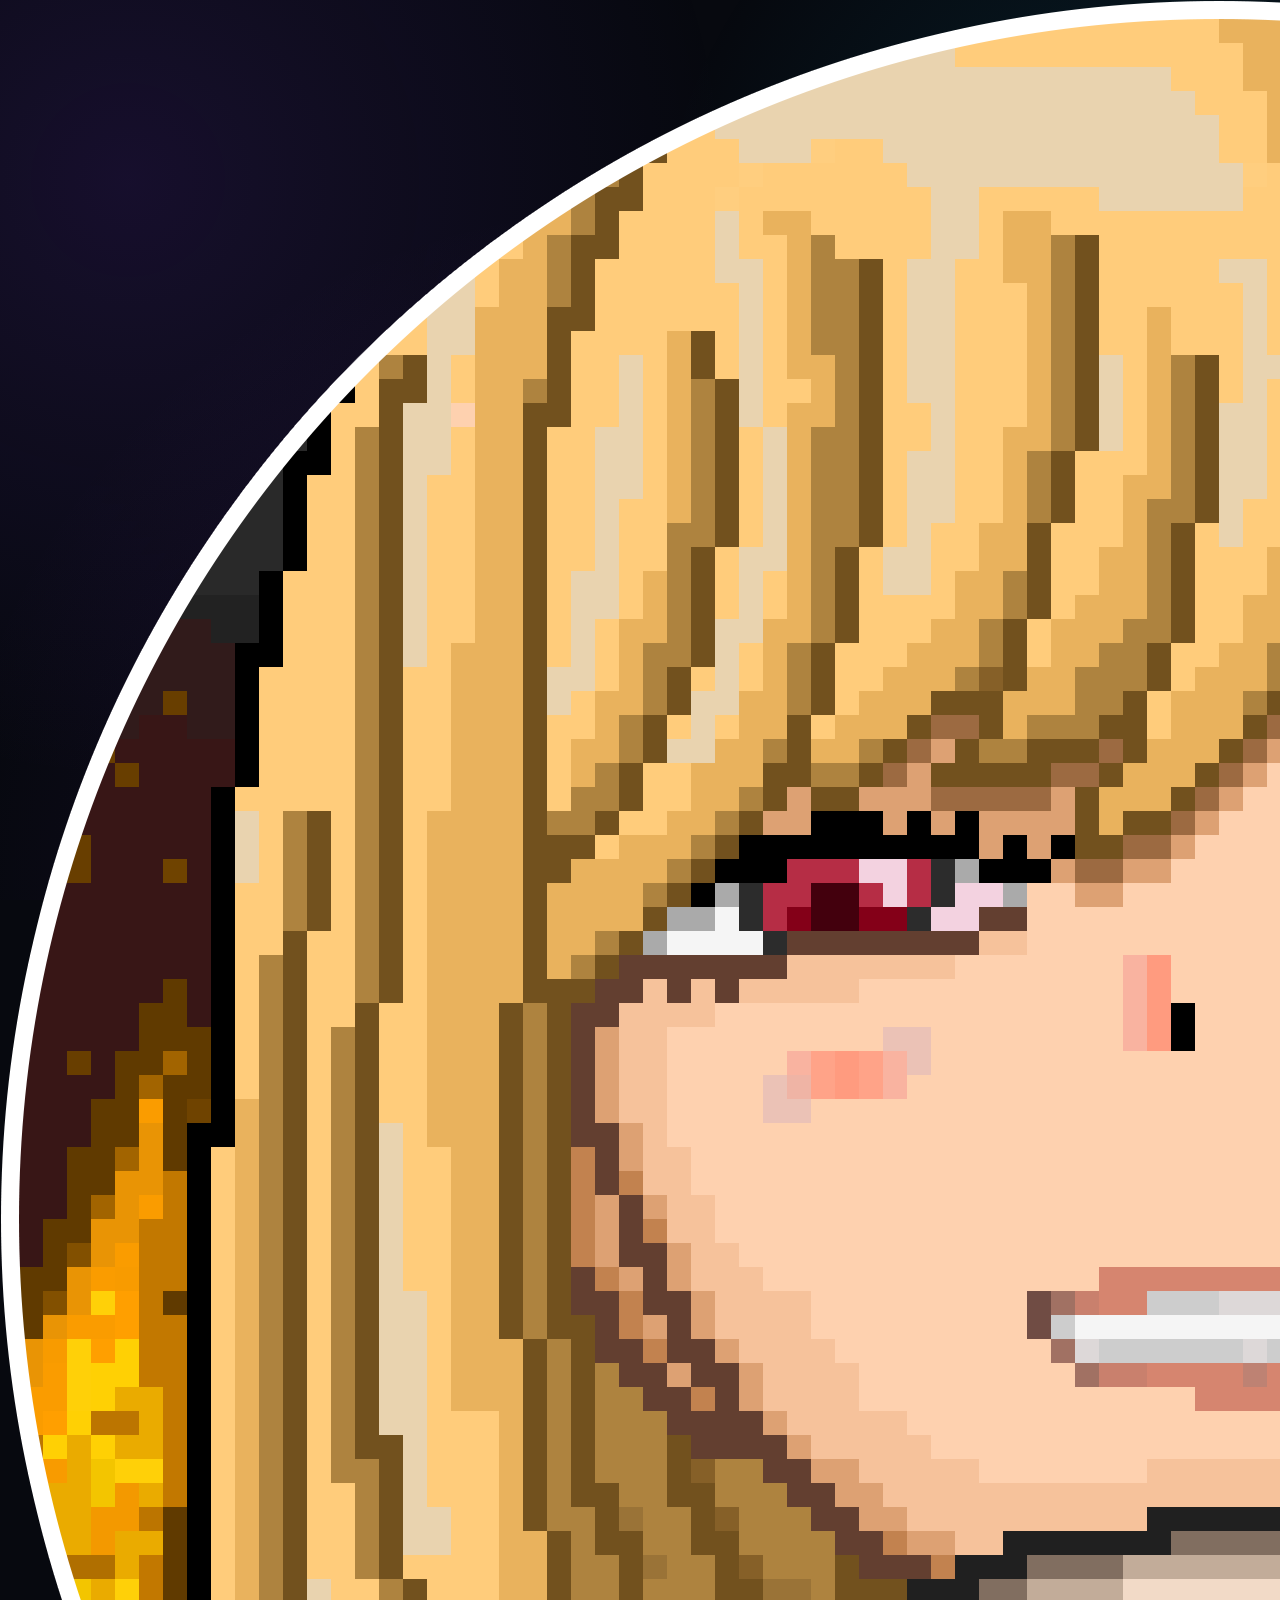
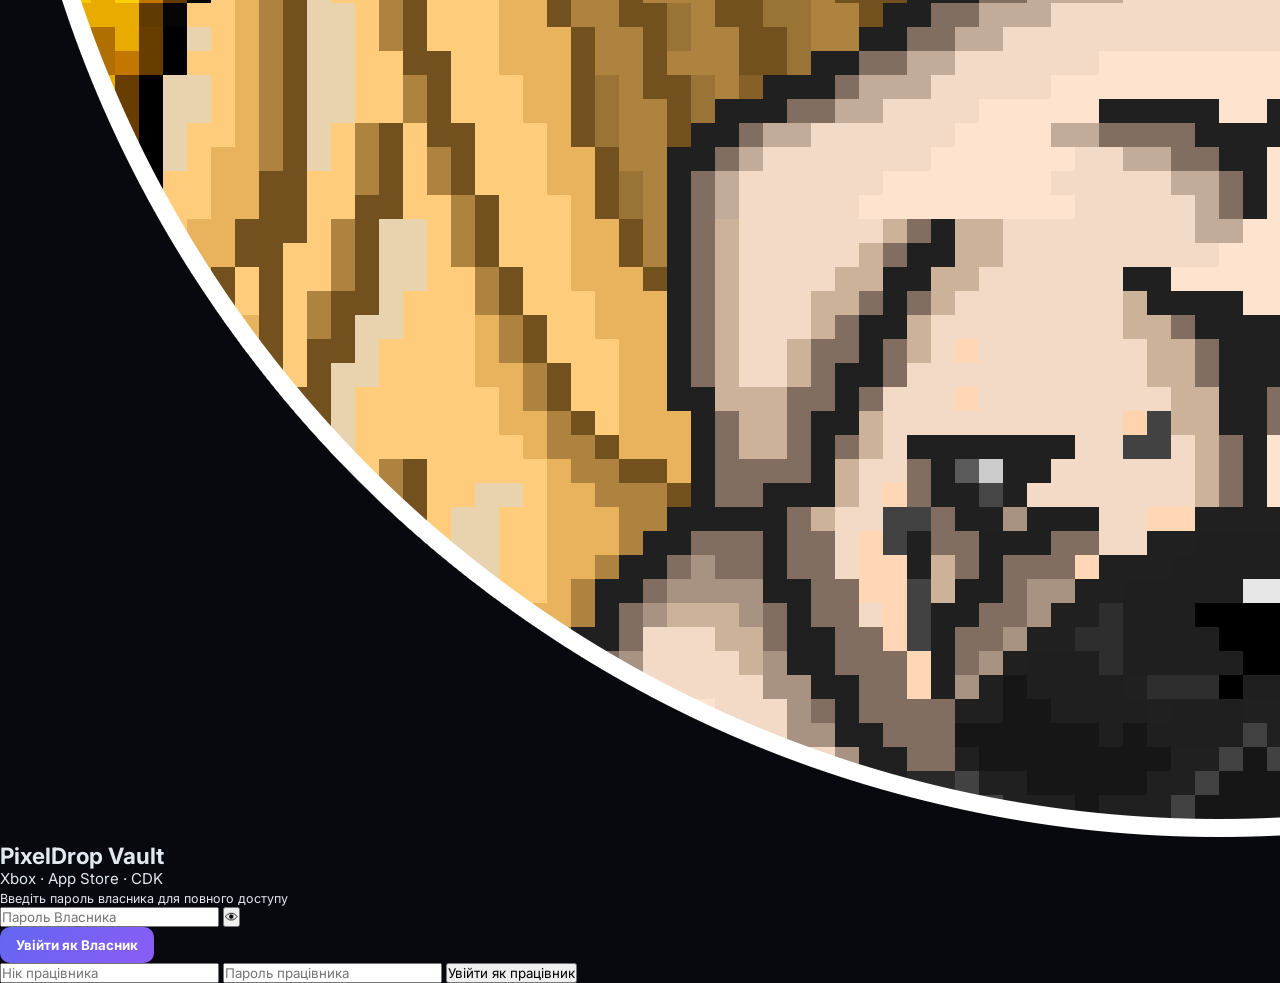
==== commit 1d86db10: "Update index.html" ====
--- a/index.html
+++ b/index.html
@@ -6,3162 +6,12 @@
   <title>PixelDrop Vault</title>
 
   <link href="https://fonts.googleapis.com/css2?family=Inter:wght@400;500;600;700;800&display=swap" rel="stylesheet" />
+  
   <link rel="icon" type="image/png" sizes="32x32" href="./favicon.png?v=4">
   <link rel="shortcut icon" type="image/png" href="./favicon.png?v=4">
   <link rel="apple-touch-icon" sizes="180x180" href="./favicon.png?v=4">
 
-  <style>
-    .acc-card-compact {
-  padding: 18px 20px;
-}
-
-.acc-compact-top {
-  display: grid;
-  grid-template-columns: minmax(220px, 1fr) auto auto;
-  align-items: center;
-  gap: 16px;
-  padding-bottom: 14px;
-  border-bottom: 1px solid #ffffff12;
-}
-
-.acc-compact-brand {
-  display: flex;
-  align-items: center;
-  gap: 12px;
-}
-
-.acc-compact-icon {
-  width: 42px;
-  height: 42px;
-  border-radius: 12px;
-  object-fit: contain;
-}
-
-.acc-compact-title {
-  font-size: 21px;
-  font-weight: 800;
-  color: #f8fafc;
-}
-
-.acc-compact-rate {
-  display: inline-flex;
-  margin-top: 6px;
-  padding: 5px 10px;
-  border-radius: 10px;
-  background: #f59e0b18;
-  border: 1px solid #f59e0b55;
-  color: #facc15;
-  font-weight: 800;
-  font-size: 14px;
-}
-
-.acc-compact-balance {
-  text-align: left;
-  min-width: 110px;
-}
-
-.acc-compact-balance span {
-  display: block;
-  color: #94a3b8;
-  font-size: 13px;
-  font-weight: 700;
-}
-
-.acc-compact-balance b {
-  color: #4ade80;
-  font-size: 24px;
-  font-weight: 900;
-}
-
-.acc-compact-actions {
-  display: flex;
-  gap: 8px;
-}
-
-.acc-compact-grid {
-  display: grid;
-  grid-template-columns: 1.1fr 1fr 1.2fr;
-  gap: 0;
-}
-
-.acc-compact-field {
-  min-width: 0;
-  display: grid;
-  grid-template-columns: 72px minmax(0, 1fr) auto auto;
-  align-items: center;
-  gap: 10px;
-  padding: 14px 12px;
-  border-right: 1px solid #ffffff10;
-}
-
-.acc-compact-field:last-child {
-  border-right: none;
-}
-
-.acc-compact-field span {
-  color: #94a3b8;
-  font-size: 12px;
-  font-weight: 800;
-}
-
-.acc-compact-field b {
-  color: #f8fafc;
-  font-size: 15px;
-  font-weight: 700;
-  overflow: hidden;
-  text-overflow: ellipsis;
-  white-space: nowrap;
-}
-
-.acc-compact-field .btn-copy {
-  min-width: 46px;
-  width: 46px;
-  height: 46px;
-  padding: 0;
-  border-radius: 14px;
-
-  display: flex;
-  align-items: center;
-  justify-content: center;
-  place-self: center;
-
-  background: #7c3aed18;
-  border: 1px solid #8b5cf680;
-  color: #c4b5fd;
-
-  font-size: 22px;
-  line-height: 1;
-  box-shadow: 0 0 16px #8b5cf633;
-}
-
-.acc-compact-field .btn-copy:hover {
-  background: #8b5cf622;
-  border-color: #a78bfa;
-  color: #ede9fe;
-  box-shadow: 0 0 22px #8b5cf666;
-}
-
-.acc-compact-field .btn-copy svg {
-  width: 22px;
-  height: 22px;
-  display: block;
-  stroke: currentColor;
-}
-
-.acc-compact-field .btn-copy::before {
-  content: none !important;
-}
-
-.acc-compact-field .btn-copy.ok {
-  background: #22c55e18;
-  border-color: #22c55e66;
-  color: #86efac;
-}
-.btn-eye {
-  min-width: 46px;
-  width: 46px;
-  height: 46px;
-  padding: 0;
-  border-radius: 14px;
-
-  display: flex;
-  align-items: center;
-  justify-content: center;
-  place-self: center;
-
-  background: #7c3aed18;
-  border: 1px solid #8b5cf680;
-  color: #c4b5fd;
-
-  line-height: 1;
-  box-shadow: 0 0 16px #8b5cf633;
-}
-
-.btn-eye:hover {
-  background: #8b5cf622;
-  border-color: #a78bfa;
-  color: #ede9fe;
-  box-shadow: 0 0 22px #8b5cf666;
-}
-
-.btn-eye svg {
-  width: 23px;
-  height: 23px;
-  display: block;
-  stroke: currentColor;
-}    
-
-@media (max-width: 768px) {
-  .acc-card-compact {
-    padding: 16px;
-  }
-
-  .acc-compact-top {
-    grid-template-columns: 1fr auto;
-  }
-
-  .acc-compact-balance {
-    grid-column: 1 / 2;
-  }
-
-  .acc-compact-actions {
-    grid-column: 2 / 3;
-    grid-row: 1 / 3;
-    align-self: center;
-  }
-
-  .acc-compact-grid {
-    grid-template-columns: 1fr;
-  }
-
-  .acc-compact-field {
-    grid-template-columns: 70px minmax(0, 1fr) auto auto;
-    border-right: none;
-    border-bottom: 1px solid #ffffff10;
-    padding: 14px 0;
-  }
-
-  .acc-compact-field:last-child {
-    border-bottom: none;
-  }
-}
-    .worker-login {
-  display: grid;
-  gap: 10px;
-  margin-top: 14px;
-}
-
-.worker-input {
-  width: 100%;
-  background: var(--bg);
-  border: 1px solid var(--border2);
-  border-radius: 8px;
-  padding: 11px 12px;
-  color: var(--text);
-  font-size: 14px;
-  outline: none;
-}
-
-.worker-input:focus {
-  border-color: var(--accent);
-  box-shadow: 0 0 0 3px #6366f122;
-}
-    :root {
-      --bg: #07090f;
-      --surface: #0d1117;
-      --surface2: #111827;
-      --border: #ffffff0f;
-      --border2: #ffffff18;
-      --text: #e2e8f0;
-      --muted: #6b7280;
-      --muted2: #374151;
-      --accent: #6366f1;
-      --accent2: #8b5cf6;
-      --green: #22c55e;
-      --red: #ef4444;
-      --yellow: #f59e0b;
-      --mono: 'Inter', sans-serif;
-      --body: 'Inter', sans-serif;
-    }
-
-    * {
-      box-sizing: border-box;
-      margin: 0;
-      padding: 0;
-    }
-
-    html {
-      font-size: 15px;
-    }
-
-    body {
-      background: var(--bg);
-      color: var(--text);
-      font-family: var(--body);
-      min-height: 100vh;
-    }
-
-    button {
-      cursor: pointer;
-      font-family: var(--body);
-      transition: opacity .15s, background .15s, border-color .15s;
-    }
-
-    button:active {
-      opacity: .75;
-    }
-
-    input,
-    textarea,
-    select {
-      font-family: var(--body);
-    }
-
-    header {
-      background: var(--surface);
-      border-bottom: 1px solid var(--border);
-      padding: 14px 20px;
-      position: sticky;
-      top: 0;
-      z-index: 100;
-    }
-
-    .header-inner {
-      max-width: 1180px;
-      margin: 0 auto;
-      display: flex;
-      align-items: center;
-      justify-content: space-between;
-      gap: 12px;
-    }
-
-    .logo {
-      display: flex;
-      align-items: center;
-      gap: 12px;
-    }
-
-    .logo-icon {
-  width: 44px;
-  height: 44px;
-  background: transparent;
-  border-radius: 50%;
-  display: flex;
-  align-items: center;
-  justify-content: center;
-  overflow: hidden;
-  flex-shrink: 0;
-}
-
-    .logo-icon img,
-    .login-avatar img {
-      width: 100%;
-      height: 100%;
-      object-fit: cover;
-      display: block;
-    }
-
-    .login-avatar {
-  width: 82px;
-  height: 82px;
-  border-radius: 50%;
-  margin: 0 auto;
-  overflow: hidden;
-  background: transparent;
-  border: none;
-  box-shadow: none;
-}
-
-    .logo-title {
-      font-family: var(--body);
-      font-size: 18px;
-      font-weight: 700;
-      letter-spacing: 0.2px;
-      color: var(--text);
-    }
-
-    .logo-sub {
-      font-size: 11px;
-      color: var(--muted);
-      font-family: var(--mono);
-      margin-top: 1px;
-    }
-
-    .header-right {
-      display: flex;
-      align-items: center;
-      gap: 8px;
-      flex-wrap: wrap;
-      justify-content: flex-end;
-    }
-
-    .role-badge {
-      display: flex;
-      align-items: center;
-      gap: 6px;
-      padding: 5px 12px;
-      border-radius: 20px;
-      font-family: var(--mono);
-      font-size: 11px;
-      font-weight: 700;
-      border: 1px solid;
-    }
-
-    .role-badge.admin {
-  position: relative;
-  overflow: hidden;
-  background: linear-gradient(135deg, #312e81, #4c1d95, #6d28d9);
-  border-color: #8b5cf680;
-  color: #ede9fe;
-  box-shadow:
-    0 0 18px #8b5cf655,
-    inset 0 0 18px #ffffff12;
-  animation: adminPulse 2.4s ease-in-out infinite;
-}
-
-.role-badge.admin::before {
-  content: "";
-  position: absolute;
-  top: 0;
-  left: -80%;
-  width: 60%;
-  height: 100%;
-  background: linear-gradient(90deg, transparent, #ffffff45, transparent);
-  transform: skewX(-20deg);
-  animation: adminShine 3s infinite;
-}
-
-@keyframes adminPulse {
-  0%, 100% {
-    box-shadow: 0 0 14px #8b5cf655, inset 0 0 18px #ffffff12;
-  }
-  50% {
-    box-shadow: 0 0 28px #8b5cf6aa, inset 0 0 22px #ffffff18;
-  }
-}
-
-@keyframes adminShine {
-  0% { left: -80%; }
-  45%, 100% { left: 130%; }
-}
-
-    .role-badge.worker {
-  position: relative;
-  overflow: hidden;
-  background: linear-gradient(135deg, #064e3b, #0f766e, #0891b2);
-  border-color: #22d3ee80;
-  color: #ecfeff;
-  box-shadow:
-    0 0 18px #22d3ee55,
-    inset 0 0 18px #ffffff12;
-  animation: workerPulse 2.4s ease-in-out infinite;
-}
-
-.role-badge.worker::before {
-  content: "";
-  position: absolute;
-  top: 0;
-  left: -80%;
-  width: 60%;
-  height: 100%;
-  background: linear-gradient(90deg, transparent, #ffffff45, transparent);
-  transform: skewX(-20deg);
-  animation: adminShine 3s infinite;
-}
-
-@keyframes workerPulse {
-  0%, 100% {
-    box-shadow: 0 0 14px #22d3ee55, inset 0 0 18px #ffffff12;
-  }
-  50% {
-    box-shadow: 0 0 28px #22d3eeaa, inset 0 0 22px #ffffff18;
-  }
-}
-
-    .btn-ghost {
-      background: #ffffff08;
-      border: 1px solid var(--border2);
-      border-radius: 8px;
-      padding: 6px 12px;
-      color: var(--muted);
-      font-size: 13px;
-    }
-
-    .btn-refresh {
-      background: none;
-      border: none;
-      color: var(--muted2);
-      padding: 6px;
-      border-radius: 6px;
-      font-size: 18px;
-    }
-
-    main {
-      max-width: 1180px;
-      margin: 0 auto;
-      padding: 24px 16px 80px;
-    }
-
-    #login-screen {
-      min-height: 80vh;
-      display: flex;
-      align-items: center;
-      justify-content: center;
-    }
-
-    .login-card {
-      background: var(--surface2);
-      border: 1px solid var(--border2);
-      border-radius: 20px;
-      padding: 36px;
-      width: 100%;
-      max-width: 380px;
-      text-align: center;
-      box-shadow: 0 32px 80px #0009;
-    }
-
-    .login-card h2 {
-      font-family: var(--mono);
-      font-size: 19px;
-      color: var(--text);
-      margin: 16px 0 6px;
-    }
-
-    .login-card p {
-      color: var(--muted);
-      font-size: 13px;
-      margin-bottom: 28px;
-    }
-
-    .login-section {
-      background: #1f293780;
-      border-radius: 12px;
-      padding: 18px;
-      margin-bottom: 14px;
-    }
-
-    .login-section small {
-      display: block;
-      color: #9ca3af;
-      font-size: 12px;
-      margin-bottom: 14px;
-      line-height: 1.5;
-    }
-
-    .pass-wrap {
-      position: relative;
-      margin-bottom: 12px;
-    }
-
-    .pass-wrap input {
-      width: 100%;
-      background: var(--bg);
-      border: 1px solid var(--border2);
-      border-radius: 8px;
-      padding: 10px 40px 10px 12px;
-      color: var(--text);
-      font-size: 14px;
-      letter-spacing: 3px;
-      text-align: center;
-      outline: none;
-    }
-
-    .pass-toggle {
-      position: absolute;
-      right: 10px;
-      top: 50%;
-      transform: translateY(-50%);
-      background: none;
-      border: none;
-      color: #555;
-    }
-
-    .btn-primary {
-      background: linear-gradient(135deg, var(--accent), var(--accent2));
-      border: none;
-      border-radius: 8px;
-      padding: 11px 20px;
-      color: #fff;
-      font-size: 14px;
-      font-family: var(--mono);
-      font-weight: 700;
-      width: 100%;
-      display: flex;
-      align-items: center;
-      justify-content: center;
-      gap: 8px;
-    }
-
-    .btn-worker {
-      background: #ffffff08;
-      border: 1px solid var(--border2);
-      border-radius: 8px;
-      padding: 11px 20px;
-      color: var(--muted);
-      font-size: 14px;
-      width: 100%;
-    }
-
-    .err-msg {
-      color: #f87171;
-      font-size: 12px;
-      margin-bottom: 10px;
-    }
-
-    .stats,
-    .cat-stats {
-      display: grid;
-      gap: 10px;
-      margin-bottom: 14px;
-    }
-
-    .stats {
-      grid-template-columns: repeat(3, 1fr);
-    }
-
-    .cat-stats {
-      grid-template-columns: repeat(4, 1fr);
-      margin-bottom: 22px;
-    }
-
-    .stat-card,
-    .cat-card {
-      background: var(--surface);
-      border: 1px solid var(--border);
-      border-radius: 14px;
-      padding: 14px;
-    }
-
-    .cat-card {
-      cursor: pointer;
-    }
-    
-    .cat-card {
-      transition: 0.2s;
-    }
-    
-    .cat-card.active {
-      border: 1px solid #8b5cf6;
-      box-shadow: 0 0 25px #8b5cf660;
-    }
-
-    .cat-card.active {
-      border: 1px solid #8b5cf6;
-      box-shadow: 0 0 25px #8b5cf660;
-    }
-    .cat-card.active {
-      border-color: #6366f150;
-      background: #6366f112;
-    }
-
-    .stat-val,
-    .cat-num {
-      font-family: var(--mono);
-      font-size: 26px;
-      font-weight: 700;
-    }
-
-    .cat-num {
-      font-size: 18px;
-    }
-
-    .stat-lbl,
-    .cat-row {
-      font-size: 11px;
-      color: var(--muted);
-      margin-top: 3px;
-    }
-
-    .cat-name {
-      font-family: var(--mono);
-      font-size: 13px;
-      font-weight: 700;
-      margin-bottom: 10px;
-    }
-
-    .cat-row {
-      display: flex;
-      justify-content: space-between;
-      gap: 8px;
-    }
-
-    .tabs {
-      display: flex;
-      gap: 8px;
-      margin-bottom: 20px;
-    }
-
-    .tab-btn {
-      flex: 1;
-      padding: 10px;
-      border-radius: 10px;
-      border: 1px solid var(--border);
-      background: var(--surface);
-      color: var(--muted);
-      font-family: var(--mono);
-      font-size: 13px;
-      font-weight: 700;
-    }
-
-    .tab-btn.active {
-      background: linear-gradient(135deg, var(--accent), var(--accent2));
-      border-color: transparent;
-      color: #fff;
-    }
-
-    .toolbar {
-      display: flex;
-      gap: 10px;
-      margin-bottom: 14px;
-      align-items: center;
-    }
-
-    .search-wrap {
-      flex: 1;
-      position: relative;
-    }
-
-    .search-wrap input {
-      width: 100%;
-      background: var(--surface);
-      border: 1px solid var(--border);
-      border-radius: 8px;
-      padding: 10px 12px 10px 12px;
-      color: var(--text);
-      font-size: 14px;
-      outline: none;
-    }
-
-    .btn-add {
-      background: linear-gradient(135deg, var(--accent), var(--accent2));
-      border: none;
-      border-radius: 8px;
-      padding: 10px 16px;
-      color: #fff;
-      font-family: var(--mono);
-      font-weight: 700;
-      font-size: 13px;
-      white-space: nowrap;
-    }
-
-    .chips {
-      display: flex;
-      gap: 8px;
-      margin-bottom: 18px;
-      flex-wrap: wrap;
-    }
-
-    .chip {
-      padding: 5px 13px;
-      border-radius: 20px;
-      border: 1px solid var(--border2);
-      background: transparent;
-      color: var(--muted);
-      font-size: 12px;
-      font-family: var(--mono);
-    }
-
-    .chip.active {
-      border-color: var(--accent);
-      background: #6366f118;
-      color: #a5b4fc;
-    }
-
-    .sync-info {
-      text-align: right;
-      font-size: 11px;
-      color: var(--muted2);
-      font-family: var(--mono);
-      margin-bottom: 16px;
-    }
-
-    .cards {
-      display: grid;
-      gap: 12px;
-    }
-
-    .empty {
-      text-align: center;
-      color: var(--muted2);
-      padding: 48px 0;
-      font-family: var(--mono);
-      font-size: 13px;
-    }
-
-    .acc-card,
-    .cdk-card {
-      background: var(--surface);
-      border: 1px solid var(--border);
-      border-radius: 14px;
-      padding: 18px;
-    }
-
-    .cdk-card.active {
-      border: 2px solid #22c55e30;
-    }
-
-    .cdk-card.used {
-      border: 2px solid #ef444428;
-      opacity: .65;
-    }
-
-    .card-head,
-    .cdk-head {
-      display: flex;
-      align-items: center;
-      justify-content: space-between;
-      margin-bottom: 14px;
-      flex-wrap: wrap;
-      gap: 8px;
-    }
-
-    .type-badge,
-    .category-badge {
-      display: inline-flex;
-      align-items: center;
-      gap: 5px;
-      padding: 3px 10px;
-      border-radius: 8px;
-      font-family: var(--mono);
-      font-size: 12px;
-      background: #6366f118;
-      color: #a5b4fc;
-    }
-
-    .cat-img {
-      width: 28px;
-      height: 28px;
-      border-radius: 50%;
-      object-fit: cover;
-      vertical-align: middle;
-      margin-right: 8px;
-    }
-
-    .type-xbox {
-      background: #107c1018;
-      color: #86efac;
-    }
-
-    .type-itunes {
-      background: #fc3c4418;
-      color: #fda4af;
-    }
-
-    .price-badge {
-      background: #f59e0b15;
-      color: #fbbf24;
-      border-radius: 8px;
-      padding: 3px 10px;
-      font-family: var(--mono);
-      font-size: 12px;
-    }
-
-    .card-actions,
-    .cdk-controls {
-      display: flex;
-      gap: 6px;
-      align-items: center;
-      flex-wrap: wrap;
-    }
-
-    .btn-icon {
-      border-radius: 6px;
-      padding: 5px 7px;
-      display: flex;
-      align-items: center;
-      justify-content: center;
-    }
-
-    .btn-edit {
-      background: #ffffff08;
-      border: 1px solid var(--border2);
-      color: var(--muted);
-    }
-
-    .btn-del {
-      background: #ef444410;
-      border: 1px solid #ef444430;
-      color: #f87171;
-    }
-
-    .card-fields {
-      display: grid;
-      gap: 10px;
-    }
-
-    .field-row {
-      display: flex;
-      align-items: center;
-      gap: 10px;
-      min-width: 0;
-    }
-
-    .field-key {
-      color: #4b5563;
-      font-size: 11px;
-      width: 48px;
-      font-family: var(--mono);
-      flex-shrink: 0;
-    }
-
-    .field-val {
-      color: var(--text);
-      font-family: var(--mono);
-      font-size: 13px;
-      flex: 1;
-      overflow: hidden;
-      text-overflow: ellipsis;
-      white-space: nowrap;
-    }
-
-    .field-val.pass {
-      letter-spacing: 4px;
-    }
-
-    .field-val.pass.show {
-      letter-spacing: 1px;
-    }
-
-    .field-note {
-      background: #ffffff05;
-      border-radius: 8px;
-      padding: 7px 10px;
-      margin-top: 4px;
-      font-size: 12px;
-      color: var(--muted);
-    }
-
-    .cdk-title {
-      display: flex;
-      align-items: center;
-      gap: 8px;
-      font-family: var(--mono);
-      font-size: 14px;
-      color: var(--text);
-      flex-wrap: wrap;
-    }
-
-    .btn-toggle {
-      padding: 4px 13px;
-      border-radius: 20px;
-      border: none;
-      font-family: var(--mono);
-      font-size: 11px;
-      font-weight: 700;
-    }
-
-    .btn-toggle.active {
-      background: #22c55e18;
-      color: #4ade80;
-    }
-
-    .btn-toggle.used {
-      background: #ef444418;
-      color: #f87171;
-    }
-
-    .cdk-code-box {
-      background: #060a10;
-      border-radius: 10px;
-      padding: 12px 16px;
-      display: flex;
-      align-items: center;
-      gap: 10px;
-    }
-
-    .cdk-code {
-      font-family: var(--mono);
-      font-size: 15px;
-      letter-spacing: 3px;
-      flex: 1;
-      overflow-wrap: anywhere;
-    }
-
-    .cdk-code.active {
-      color: #c4b5fd;
-    }
-
-    .cdk-code.masked {
-      color: #4b5563;
-    }
-
-    
-
-   .btn-copy {
-  background: #ffffff10;
-  border: 1px solid #ffffff22;
-  border-radius: 10px;
-  padding: 9px 13px;
-  color: #e5e7eb;
-  font-size: 13px;
-  font-weight: 700;
-}
-
-.btn-copy.ok {
-  background: #22c55e18;
-  border-color: #22c55e55;
-  color: #4ade80;
-}
-
-    .modal-overlay {
-      position: fixed;
-      inset: 0;
-      background: #000c;
-      z-index: 999;
-      display: flex;
-      align-items: center;
-      justify-content: center;
-      padding: 16px;
-    }
-
-    .modal-box {
-      background: var(--surface2);
-      border: 1px solid var(--border2);
-      border-radius: 18px;
-      padding: 28px;
-      width: 100%;
-      max-width: 500px;
-      max-height: 90vh;
-      overflow-y: auto;
-      overflow-x: hidden;
-      box-shadow: 0 24px 80px #0009;
-    }
-
-    .modal-header {
-      display: flex;
-      justify-content: space-between;
-      align-items: center;
-      margin-bottom: 24px;
-    }
-
-    .modal-title {
-      font-family: var(--mono);
-      font-size: 17px;
-      color: var(--text);
-    }
-
-    .btn-close {
-      background: none;
-      border: none;
-      color: #666;
-      padding: 4px;
-      font-size: 18px;
-    }
-
-    .form-field {
-      margin-bottom: 16px;
-    }
-
-    .form-label {
-      display: block;
-      margin-bottom: 6px;
-      font-size: 11px;
-      color: var(--muted);
-      font-family: var(--mono);
-      text-transform: none;
-      letter-spacing: 1px;
-    }
-
-    .form-input {
-      width: 100%;
-      background: var(--bg);
-      border: 1px solid var(--border2);
-      border-radius: 8px;
-      padding: 10px 12px;
-      color: var(--text);
-      font-size: 14px;
-      outline: none;
-    }
-
-    textarea.form-input {
-      resize: vertical;
-      min-height: 56px;
-    }
-
-    .form-input.code-inp {
-      font-family: var(--mono);
-      letter-spacing: 2px;
-      font-size: 13px;
-    }
-
-    .pass-field {
-      position: relative;
-    }
-
-    .pass-field .form-input {
-      padding-right: 40px;
-    }
-
-    .pass-field .pass-toggle {
-      position: absolute;
-      right: 10px;
-      top: 50%;
-      transform: translateY(-50%);
-      background: none;
-      border: none;
-      color: #555;
-    }
-
-    .type-btns {
-      display: flex;
-      gap: 8px;
-    }
-
-    .type-btn {
-      flex: 1;
-      padding: 10px;
-      border-radius: 8px;
-      border: 2px solid var(--border2);
-      background: transparent;
-      color: var(--muted);
-      font-family: var(--mono);
-      font-size: 13px;
-    }
-
-    .type-btn.sel {
-      border-color: var(--accent);
-      background: #6366f118;
-      color: #a5b4fc;
-    }
-
-    .status-row {
-      display: flex;
-      align-items: center;
-      gap: 12px;
-      margin-bottom: 16px;
-    }
-
-    .form-footer {
-      display: flex;
-      gap: 10px;
-      justify-content: flex-end;
-      margin-top: 4px;
-    }
-
-    .btn-cancel {
-      background: #ffffff08;
-      border: 1px solid var(--border2);
-      border-radius: 8px;
-      padding: 10px 20px;
-      color: var(--muted);
-      font-size: 14px;
-    }
-
-    @media (max-width: 720px) {
-      .stats,
-      .cat-stats {
-        grid-template-columns: 1fr 1fr;
-      }
-
-      .toolbar {
-        flex-direction: column;
-        align-items: stretch;
-      }
-    }
-    .cat-icon {
-  width: 48px;
-  height: 48px;
-  border-radius: 14px;
-  object-fit: contain;
-  margin-right: 12px;
-}
-
-.cat-icon.spotify { filter: drop-shadow(0 0 14px #22c55e88); }
-.cat-icon.claude { filter: drop-shadow(0 0 14px #fb7a4388); }
-.cat-icon.chatgpt { filter: drop-shadow(0 0 14px #10b98188); }
-.cat-icon.grok {
-  filter: invert(1) brightness(1.7) drop-shadow(0 0 14px #8b5cf688);
-}
-    .actions-bar {
-  display: flex;
-  gap: 10px;
-  margin-bottom: 14px;
-  flex-wrap: wrap;
-}
-
-.btn-danger {
-  background: linear-gradient(135deg, #ef4444, #dc2626);
-  border: none;
-  border-radius: 10px;
-  padding: 10px 14px;
-  color: white;
-  font-weight: 700;
-}
-
-.btn-secondary {
-  background: #ffffff10;
-  border: 1px solid #ffffff20;
-  border-radius: 10px;
-  padding: 10px 14px;
-  color: #ddd;
-  font-weight: 700;
-}
-
-.cdk-select {
-  appearance: none;
-  width: 24px;
-  height: 24px;
-  border: 2px solid #8b5cf6;
-  border-radius: 6px;
-  background: #111827;
-  box-shadow: 0 0 12px #8b5cf655;
-  cursor: pointer;
-  display: grid;
-  place-items: center;
-}
-
-.cdk-select:checked {
-  background: linear-gradient(135deg, #6366f1, #8b5cf6);
-  border-color: #a78bfa;
-}
-
-.cdk-select:checked::after {
-  content: "✓";
-  color: white;
-  font-weight: 800;
-  font-size: 15px;
-}
-   .chip {
-  padding: 10px 18px;
-  border-radius: 14px;
-  font-size: 14px;
-  font-weight: 700;
-}
-
-.chip-all.active {
-  border-color: #8b5cf6;
-  background: #8b5cf622;
-  color: #c4b5fd;
-}
-
-.chip-active {
-  border-color: #22c55e44;
-  color: #4ade80;
-}
-
-.chip-active.active {
-  background: #22c55e18;
-}
-
-.chip-used {
-  border-color: #ef444444;
-  color: #f87171;
-}
-
-.chip-used.active {
-  background: #ef444418;
-}
-
-.chip-today {
-  border-color: #f59e0b66;
-  color: #facc15;
-  background: #f59e0b12;
-}
-
-.tab-btn.active,
-.btn-add,
-.btn-primary {
-  background: linear-gradient(135deg, #5b5ff5, #7c3aed);
-} 
-  .confirm-box {
-  background: var(--surface2);
-  border: 1px solid var(--border2);
-  border-radius: 18px;
-  padding: 24px;
-  width: 100%;
-  max-width: 420px;
-  box-shadow: 0 24px 80px #000b;
-}
-
-.confirm-title {
-  font-size: 20px;
-  font-weight: 800;
-  margin-bottom: 10px;
-}
-
-.confirm-text {
-  color: #94a3b8;
-  line-height: 1.5;
-  margin-bottom: 20px;
-}
-
-.confirm-actions {
-  display: flex;
-  gap: 10px;
-  justify-content: flex-end;
-}  
- #toast {
-  position: fixed;
-  right: 20px;
-  top: 90px;
-  z-index: 2000;
-  display: grid;
-  gap: 10px;
-}
-
-.toast-msg {
-  background: #111827;
-  border: 1px solid #ffffff20;
-  color: #e5e7eb;
-  padding: 12px 16px;
-  border-radius: 14px;
-  font-weight: 700;
-  box-shadow: 0 20px 60px #0008;
-  animation: toastIn .25s ease;
-}
-
-.toast-msg.ok {
-  border-color: #22c55e66;
-  color: #86efac;
-}
-
-.toast-msg.err {
-  border-color: #ef444466;
-  color: #fca5a5;
-}
-
-@keyframes toastIn {
-  from {
-    opacity: 0;
-    transform: translateX(20px);
-  }
-  to {
-    opacity: 1;
-    transform: translateX(0);
-  }
-}   
-  .confirm-box {
-  position: relative;
-  text-align: center;
-  background: radial-gradient(circle at top, #1f2937, #0b1220 70%);
-  border: 1px solid #ffffff18;
-  border-radius: 26px;
-  padding: 34px 30px 28px;
-  width: 100%;
-  max-width: 460px;
-  box-shadow: 0 30px 100px #000c;
-}
-
-.confirm-add {
-  border-color: #22c55e88;
-  box-shadow: 0 0 45px #22c55e35, 0 30px 100px #000c;
-}
-
-.confirm-danger {
-  border-color: #ef444488;
-  box-shadow: 0 0 45px #ef444435, 0 30px 100px #000c;
-}
-
-.confirm-x {
-  position: absolute;
-  top: 18px;
-  right: 20px;
-  background: none;
-  border: none;
-  color: #94a3b8;
-  font-size: 24px;
-}
-
-.confirm-icon {
-  width: 74px;
-  height: 74px;
-  margin: 0 auto 18px;
-  border-radius: 50%;
-  display: grid;
-  place-items: center;
-  font-size: 34px;
-  background: #ffffff10;
-  box-shadow: inset 0 0 24px #ffffff10;
-}
-
-.confirm-add .confirm-icon {
-  color: #4ade80;
-  border: 2px solid #22c55e;
-  box-shadow: 0 0 28px #22c55e66;
-}
-
-.confirm-danger .confirm-icon {
-  color: #f87171;
-  border: 2px solid #ef4444;
-  box-shadow: 0 0 28px #ef444466;
-}
-
-.confirm-title {
-  font-size: 26px;
-  font-weight: 800;
-  margin-bottom: 12px;
-  color: #f8fafc;
-}
-
-.confirm-text {
-  color: #cbd5e1;
-  line-height: 1.55;
-  font-size: 16px;
-  margin-bottom: 26px;
-}
-
-.confirm-actions {
-  display: flex;
-  gap: 14px;
-  justify-content: center;
-}
-
-.btn-confirm-add {
-  background: linear-gradient(135deg, #22c55e, #16a34a);
-  border: none;
-  border-radius: 12px;
-  padding: 12px 22px;
-  color: white;
-  font-weight: 800;
-  font-size: 15px;
-}  
-  .account-quick-grid,
-.account-choice-grid {
-  display: grid;
-  grid-template-columns: repeat(2, 1fr);
-  gap: 14px;
-  margin-bottom: 20px;
-}
-
-.account-quick-card,
-.account-choice-card {
-  background: linear-gradient(145deg, #101827, #080d19);
-  border: 1px solid #ffffff1a;
-  border-radius: 22px;
-  padding: 20px;
-  cursor: pointer;
-  transition: .2s;
-  box-shadow: inset 0 0 24px #ffffff06;
-}
-
-.account-quick-card:hover,
-.account-choice-card:hover {
-  transform: translateY(-2px);
-  border-color: #8b5cf680;
-  box-shadow: 0 0 30px #8b5cf644;
-}
-
-.account-quick-head,
-.account-choice-head {
-  display: flex;
-  align-items: center;
-  gap: 14px;
-  margin-bottom: 16px;
-}
-
-.account-quick-title,
-.account-choice-title {
-  font-size: 20px;
-  font-weight: 800;
-  color: #f8fafc;
-}
-
-.account-quick-sub,
-.account-choice-sub {
-  color: #94a3b8;
-  font-size: 13px;
-  margin-top: 3px;
-}
-
-.account-quick-stats {
-  display: flex;
-  gap: 28px;
-}
-
-.account-quick-label {
-  color: #94a3b8;
-  font-size: 12px;
-}
-
-.account-quick-num {
-  font-size: 24px;
-  font-weight: 800;
-}
-
-@media (max-width: 720px) {
-  .account-quick-grid,
-  .account-choice-grid {
-    grid-template-columns: 1fr;
-  }
-}  
-  .account-stat-icon,
-.account-icon {
-  width: 56px !important;
-  height: 56px !important;
-  min-width: 56px !important;
-  max-width: 56px !important;
-  max-height: 56px !important;
-  object-fit: contain !important;
-  border-radius: 16px;
-  display: block;
-}  
-  .cat-stats.accounts-mode {
-  grid-template-columns: 1fr 1fr;
-  gap: 18px;
-}
-
-.account-quick-card {
-  display: flex;
-  align-items: center;
-  gap: 24px;
-  min-height: 150px;
-  padding: 28px;
-  border-radius: 18px;
-  background: linear-gradient(145deg, #07111f, #0b1220);
-  border: 1px solid #ffffff18;
-}
-
-.account-quick-card.xbox {
-  border-color: #22c55e55;
-  box-shadow: inset 0 0 45px #22c55e12;
-}
-
-.account-quick-card.itunes {
-  border-color: #2563eb66;
-  box-shadow: inset 0 0 45px #2563eb18;
-}
-
-.account-big-icon {
-  width: 92px !important;
-  height: 92px !important;
-  min-width: 92px !important;
-  max-width: 92px !important;
-  object-fit: contain !important;
-  border-radius: 22px;
-  display: block;
-}
-
-.account-quick-title {
-  font-size: 24px;
-  font-weight: 800;
-  margin-bottom: 18px;
-  color: #fff;
-}
-
-.account-quick-stats {
-  display: flex;
-  gap: 70px;
-}
-
-.account-quick-label {
-  color: #94a3b8;
-  font-size: 14px;
-  margin-bottom: 6px;
-}
-
-.account-quick-num {
-  font-size: 28px;
-  font-weight: 800;
-}  
-  .account-card-premium {
-  background: linear-gradient(145deg, #07111f, #090f1c);
-  border: 1px solid #ffffff18;
-  border-radius: 20px;
-  overflow: hidden;
-  box-shadow: inset 0 0 30px #ffffff05;
-}
-
-.account-card-top {
-  display: flex;
-  align-items: center;
-  justify-content: space-between;
-  gap: 14px;
-  padding: 18px 20px;
-  border-bottom: 1px solid #ffffff12;
-}
-
-.account-brand {
-  display: flex;
-  align-items: center;
-  gap: 12px;
-}
-
-.account-brand-icon {
-  width: 48px;
-  height: 48px;
-  border-radius: 14px;
-  object-fit: contain;
-}
-
-.account-brand-name {
-  font-size: 18px;
-  font-weight: 800;
-}
-
-.account-rate {
-  background: #f59e0b22;
-  border: 1px solid #f59e0b33;
-  color: #facc15;
-  padding: 8px 14px;
-  border-radius: 12px;
-  font-weight: 800;
-}
-
-.account-balance-box {
-  margin-left: auto;
-  margin-right: 16px;
-  color: #22c55e;
-  font-weight: 800;
-  font-size: 24px;
-}
-
-.account-balance-box small {
-  display: block;
-  color: #94a3b8;
-  font-size: 13px;
-  font-weight: 700;
-}
-
-.account-card-body {
-  padding: 14px 20px 18px;
-}
-
-.account-line {
-  display: grid;
-  grid-template-columns: 90px 1fr auto;
-  gap: 16px;
-  align-items: center;
-  padding: 13px 0;
-  border-bottom: 1px solid #ffffff10;
-}
-
-.account-line:last-child {
-  border-bottom: none;
-}
-
-.account-key {
-  color: #94a3b8;
-  font-weight: 800;
-  font-size: 13px;
-}
-
-.account-value {
-  color: #f8fafc;
-  font-weight: 700;
-  overflow-wrap: anywhere;
-}
-
-.btn-copy {
-  height: 42px;
-  border-radius: 12px;
-  border: 1px solid #ffffff20;
-  background: linear-gradient(135deg, #111827, #0b1220);
-  color: #e2e8f0;
-  padding: 0 16px;
-  display: inline-flex;
-  align-items: center;
-  gap: 9px;
-  font-size: 14px;
-  font-weight: 800;
-}
-
-.btn-copy:hover {
-  border-color: #6366f180;
-  box-shadow: 0 0 14px #6366f155;
-}
-
-.btn-copy.ok {
-  border-color: #22c55e80;
-  background: #22c55e20;
-  color: #86efac;
-}  
- .brand-title {
-  font-size: 30px;
-  font-weight: 800;
-  letter-spacing: 0.4px;
-  background: linear-gradient(
-    90deg,
-    #fff7c2,
-    #facc15,
-    #fb923c,
-    #f472b6,
-    #ef4444,
-    #fff7c2
-  );
-  background-size: 300% 100%;
-  -webkit-background-clip: text;
-  background-clip: text;
-  color: transparent !important;
-  animation: brandShine 4s ease-in-out infinite;
-  text-shadow: 0 0 22px #f59e0b55;
-}
-
-@keyframes brandShine {
-  0% { background-position: 0% 50%; }
-  50% { background-position: 100% 50%; }
-  100% { background-position: 0% 50%; }
-}   
-  .cat-card {
-  min-height: 145px;
-  padding: 22px;
-}
-
-.cat-name {
-  font-size: 17px;
-  margin-bottom: 18px;
-}
-
-.cat-num {
-  font-size: 26px;
-}
-
-.cat-row {
-  font-size: 13px;
-}
-
-.cat-icon {
-  width: 58px;
-  height: 58px;
-} 
- .user-badge {
-  font-weight: 700;
-  letter-spacing: 0.5px;
-  text-transform: uppearcase; 
-}   
-  .cat-card {
-  text-align: center;
-}
-
-.cat-name {
-  display: flex;
-  flex-direction: column;
-  align-items: center;
-  justify-content: center;
-  gap: 10px;
-  text-align: center;
-}
-
-.cat-icon {
-  margin-right: 0 !important;
-}
-
-.cat-row {
-  justify-content: center;
-  gap: 28px;
-  text-align: center;
-}
- .cat-card {
-  text-align: center;
-}
-
-.cat-name {
-  display: flex;
-  flex-direction: column;
-  align-items: center;
-  justify-content: center;
-  gap: 10px;
-  text-align: center;
-}
-
-.cat-icon {
-  margin-right: 0 !important;
-}
-
-.cat-row {
-  justify-content: center;
-  gap: 28px;
-  text-align: center;
-}   
- .stats .stat-card {
-  min-height: 92px;
-  display: grid !important;
-  place-items: center !important;
-  text-align: center !important;
-}
-
-.stats .stat-val,
-.stats .stat-lbl {
-  width: 100%;
-  text-align: center !important;
-}
-
-.cat-stats .cat-card {
-  min-height: 190px;
-  display: flex !important;
-  flex-direction: column;
-  align-items: center !important;
-  justify-content: center !important;
-  text-align: center !important;
-}
-
-.cat-stats .cat-name {
-  width: 100%;
-  display: flex !important;
-  flex-direction: column !important;
-  align-items: center !important;
-  justify-content: center !important;
-  gap: 12px;
-  margin-bottom: 22px;
-  text-align: center !important;
-}
-
-.cat-stats .cat-icon {
-  margin: 0 !important;
-}
-
-.cat-stats .cat-row {
-  width: 100%;
-  display: flex !important;
-  justify-content: center !important;
-  gap: 34px;
-  text-align: center !important;
-}   
- body::before {
-  content: '';
-  position: fixed;
-  inset: 0;
-  background:
-    radial-gradient(600px at 10% 20%, #7c3aed22, transparent),
-    radial-gradient(500px at 90% 30%, #06b6d422, transparent),
-    radial-gradient(700px at 50% 100%, #9333ea22, transparent);
-  z-index: -1;
-}   
-  @media (max-width: 720px) {
-  html {
-    font-size: 14px;
-  }
-
-  body {
-    overflow-x: hidden;
-  }
-
-  header {
-    padding: 12px;
-  }
-
-  .header-inner,
-  main {
-    max-width: 100%;
-    width: 100%;
-  }
-
-  main {
-    padding: 14px 12px 60px;
-  }
-
-  .logo-title {
-    font-size: 18px;
-    line-height: 1.1;
-  }
-
-  .logo-sub {
-    font-size: 11px;
-  }
-
-  .header-inner {
-    gap: 8px;
-  }
-
-  .header-right {
-    gap: 6px;
-  }
-
-  .role-badge,
-  .btn-ghost {
-    font-size: 11px;
-    padding: 6px 10px;
-  }
-
-  .stats {
-    grid-template-columns: 1fr;
-  }
-
-  .stat-card {
-    min-height: 90px;
-  }
-
-  .cat-stats {
-    grid-template-columns: 1fr;
-  }
-
-  .cat-stats.accounts-mode {
-    grid-template-columns: 1fr;
-  }
-
-  .cat-card,
-  .account-quick-card {
-    width: 100%;
-  }
-
-  .tabs {
-    grid-template-columns: 1fr;
-    display: grid;
-  }
-
-  .toolbar {
-    flex-direction: column;
-    align-items: stretch;
-  }
-
-  .btn-add {
-    width: 100%;
-    justify-content: center;
-  }
-
-  .chips {
-    gap: 8px;
-  }
-
-  .chip {
-    flex: 1;
-    min-width: 100px;
-    text-align: center;
-  }
-
-  .account-card-top {
-    flex-wrap: wrap;
-    align-items: flex-start;
-  }
-
-  .account-balance-box {
-    margin-left: 0;
-    margin-right: 0;
-    width: 100%;
-  }
-
-  .account-line {
-    grid-template-columns: 70px 1fr;
-    gap: 10px;
-  }
-
-  .account-line > div:last-child {
-    grid-column: 2;
-  }
-
-  .account-value {
-    word-break: break-all;
-  }
-
-  .btn-copy {
-    width: 100%;
-    justify-content: center;
-  }
-
-  .modal-box {
-    max-width: 96vw;
-    padding: 20px;
-  }
-
-  .account-choice-grid {
-    grid-template-columns: 1fr;
-  }
-}  
-  @keyframes slideUpFade {
-  from {
-    opacity: 0;
-    transform: translateY(26px);
-  }
-  to {
-    opacity: 1;
-    transform: translateY(0);
-  }
-}
-
-.stat-card,
-.cat-card,
-.account-quick-card,
-.acc-card,
-.cdk-card,
-.account-card-premium,
-.tabs,
-.toolbar,
-.chips,
-.actions-bar {
-  animation: slideUpFade .45s ease both;
-}  
- .stat-card:nth-child(1) { animation-delay: .03s; }
-.stat-card:nth-child(2) { animation-delay: .08s; }
-.stat-card:nth-child(3) { animation-delay: .13s; }
-
-.cat-card:nth-child(1),
-.account-quick-card:nth-child(1) { animation-delay: .16s; }
-
-.cat-card:nth-child(2),
-.account-quick-card:nth-child(2) { animation-delay: .21s; }
-
-.cat-card:nth-child(3) { animation-delay: .26s; }
-.cat-card:nth-child(4) { animation-delay: .31s; }
-
-.tabs { animation-delay: .34s; }
-.toolbar { animation-delay: .38s; }
-.chips { animation-delay: .42s; }
-.actions-bar { animation-delay: .46s; }   
-  .modal-box {
-  max-width: 620px;
-  overflow-x: hidden;
-}
-
-.type-btns {
-  display: grid;
-  grid-template-columns: 1fr 1fr;
-  gap: 14px;
-}
-
-.type-btn {
-  height: 150px;
-  display: flex;
-  flex-direction: column;
-  align-items: center;
-  justify-content: center;
-}
-
-.type-btn .account-big-icon,
-.type-btn .account-stat-icon,
-.type-btn .account-icon {
-  width: 72px !important;
-  height: 72px !important;
-  margin-bottom: 10px;
-}  
-  .modal-box {
-  overflow-x: hidden !important;
-  scrollbar-width: thin;
-  scrollbar-color: #8b5cf6 #111827;
-}
-
-.modal-box::-webkit-scrollbar {
-  width: 8px;
-}
-
-.modal-box::-webkit-scrollbar-track {
-  background: #111827;
-  border-radius: 20px;
-}
-
-.modal-box::-webkit-scrollbar-thumb {
-  background: linear-gradient(180deg, #6366f1, #8b5cf6);
-  border-radius: 20px;
-}
-
-.modal-box::-webkit-scrollbar-thumb:hover {
-  background: linear-gradient(180deg, #8b5cf6, #a855f7);
-}  
-.profit-box {
-  background: var(--surface);
-  border: 1px solid var(--border);
-  border-radius: 18px;
-  overflow: hidden;
-}
-
-.profit-head {
-  padding: 18px 24px 14px;
-  border-bottom: 1px solid #ffffff12;
-  display: flex;
-  align-items: center;
-  justify-content: space-between;
-  gap: 18px;
-  flex-wrap: wrap;
-}
-
-.profit-title {
-  font-size: 24px;
-  font-weight: 900;
-  color: #f8fafc;
-}
-
-.profit-sub {
-  margin-top: 6px;
-  color: #94a3b8;
-  font-weight: 700;
-}
-
-.profit-table-wrap {
-  overflow-x: auto;
-}
-
-.profit-table {
-  width: 100%;
-  border-collapse: collapse;
-  min-width: 900px;
-}
-
-.profit-table th,
-.profit-table td {
-  padding: 13px 14px;
-  border-bottom: 1px solid #ffffff10;
-  text-align: left;
-  font-weight: 800;
-}
-
-.profit-table th {
-  color: #94a3b8;
-  background: #ffffff06;
-}
-
-.profit-table td {
-  color: #f8fafc;
-}
-
-.profit-table .bad {
-  color: #f87171;
-}
-
-.profit-table .good {
-  color: #4ade80;
-}
-
-.profit-table .yellow {
-  color: #facc15;
-}
-.profit-rate-panel {
-  display: flex;
-  gap: 10px;
-  margin-top: 14px;
-  flex-wrap: wrap;
-}
-
-.profit-rate-card {
-  background: #ffffff08;
-  border: 1px solid #ffffff16;
-  border-radius: 14px;
-  padding: 10px 14px;
-  min-width: 150px;
-}
-
-.profit-rate-card span {
-  display: block;
-  color: #94a3b8;
-  font-size: 13px;
-  font-weight: 800;
-  margin-bottom: 6px;
-}
-
-.profit-rate-card b {
-  color: #facc15;
-  font-size: 21px;
-  font-weight: 900;
-}
-
-.profit-rate-card small {
-  display: block;
-  margin-top: 4px;
-  color: #8b5cf6;
-  font-weight: 800;
-}
-
-.profit-rate-card.editable {
-  cursor: pointer;
-  border-color: #8b5cf680;
-  box-shadow: 0 0 18px #8b5cf622;
-}
- .rate-modal {
-  text-align: center;
-}
-
-.rate-modal-icon {
-  width: 72px;
-  height: 72px;
-  margin: 0 auto 16px;
-  border-radius: 22px;
-  display: grid;
-  place-items: center;
-  font-size: 34px;
-  background: #8b5cf622;
-  border: 1px solid #8b5cf680;
-  box-shadow: 0 0 30px #8b5cf655;
-}
-
-.rate-modal-title {
-  font-size: 24px;
-  font-weight: 900;
-  color: #f8fafc;
-  margin-bottom: 18px;
-}
-
-.rate-modal-input {
-  width: 100%;
-  background: #07090f;
-  border: 1px solid #8b5cf680;
-  border-radius: 16px;
-  padding: 16px 18px;
-  color: #facc15;
-  font-size: 32px;
-  font-weight: 900;
-  text-align: center;
-  outline: none;
-  box-shadow: inset 0 0 18px #0008, 0 0 20px #8b5cf622;
-}
-
-.rate-modal-input:focus {
-  border-color: #c4b5fd;
-  box-shadow: 0 0 28px #8b5cf666;
-}
-
-.rate-modal-actions {
-  display: flex;
-  justify-content: center;
-  gap: 12px;
-  margin-top: 22px;
-}
-body.profit-mode main {
-  padding-top: 18px;
-}
-
-body.profit-mode #cat-stats {
-  display: none !important;
-}
-
-body.profit-mode .sync-info {
-  display: none;
-}
-
-body.profit-mode .toolbar {
-  margin-top: 0;
-  margin-bottom: 14px;
-}
-
-body.profit-mode .chips {
-  margin-bottom: 14px;
-}
-
-body.profit-mode .profit-box {
-  margin-top: 0;
-}
-
-body.profit-mode .tabs {
-  margin-bottom: 18px;
-}
-
-.profit-title {
-  display: flex;
-  align-items: center;
-  gap: 10px;
-}
-
-.profit-head {
-  background:
-    radial-gradient(450px at 15% 20%, #8b5cf622, transparent),
-    radial-gradient(420px at 90% 10%, #06b6d422, transparent);
-}
-
-.profit-rate-panel {
-  margin-top: 18px;
-}   
-.profit-box {
-  margin-top: 0 !important;
-}
-
-.profit-rate-panel {
-  display: flex;
-  gap: 12px;
-  margin-top: 0;
-}
-
-.profit-rate-card {
-  min-width: 150px;
-  padding: 12px 16px;
-  border-radius: 14px;
-  background: #7c3aed14;
-  border: 1px solid #8b5cf666;
-}
-
-.profit-rate-card span {
-  display: block;
-  color: #94a3b8;
-  font-size: 13px;
-  font-weight: 800;
-}
-
-.profit-rate-card b {
-  display: block;
-  margin-top: 4px;
-  color: #facc15;
-  font-size: 22px;
-  font-weight: 900;
-}
-
-.profit-rate-card button {
-  margin-top: 2px;
-  background: transparent;
-  border: none;
-  color: #a78bfa;
-  font-weight: 900;
-  padding: 0;
-}
-
-.profit-table th,
-.profit-table td {
-  padding: 10px 14px;
-}
-
-.profit-title {
-  font-size: 26px;
-}    
-.profit-dashboard {
-  display: grid;
-  grid-template-columns: repeat(4, 1fr);
-  gap: 14px;
-  margin-bottom: 18px;
-}
-
-.profit-stat {
-  background: linear-gradient(145deg, #111827, #080d19);
-  border: 1px solid #ffffff18;
-  border-radius: 18px;
-  padding: 18px;
-  box-shadow: inset 0 0 30px #ffffff05;
-}
-
-.profit-stat span {
-  color: #94a3b8;
-  font-weight: 800;
-  font-size: 13px;
-}
-
-.profit-stat b {
-  display: block;
-  margin-top: 8px;
-  font-size: 28px;
-  color: #4ade80;
-  font-weight: 900;
-}
-
-.profit-stat small {
-  color: #94a3b8;
-  font-weight: 700;
-}
-
-.profit-custom {
-  cursor: pointer;
-  border-color: #8b5cf680;
-}
-
-.profit-custom b {
-  color: #a78bfa;
-}
-
-.btn-mini {
-  background: #7c3aed18;
-  border: 1px solid #8b5cf680;
-  color: #c4b5fd;
-  border-radius: 10px;
-  padding: 8px 12px;
-  font-weight: 900;
-}
-
-.custom-order-box {
-  position: relative;
-  background: linear-gradient(145deg, #101827, #080d19);
-  border: 1px solid #8b5cf655;
-  border-radius: 20px;
-  padding: 20px;
-  margin-bottom: 18px;
-  box-shadow: 0 0 30px #8b5cf622;
-}
-
-.custom-x {
-  position: absolute;
-  top: 14px;
-  right: 16px;
-  background: #ef444418;
-  border: 1px solid #ef444455;
-  color: #f87171;
-  border-radius: 10px;
-  padding: 6px 10px;
-  font-weight: 900;
-}
-
-.custom-title {
-  font-size: 22px;
-  font-weight: 900;
-  margin-bottom: 16px;
-}
-
-.custom-grid {
-  display: grid;
-  grid-template-columns: 1fr 160px 160px;
-  gap: 12px;
-}
-
-.custom-result {
-  display: grid;
-  grid-template-columns: repeat(4, 1fr);
-  gap: 12px;
-  margin-top: 16px;
-}
-
-.custom-result div {
-  background: #ffffff08;
-  border: 1px solid #ffffff12;
-  border-radius: 14px;
-  padding: 14px;
-}
-
-.custom-result span {
-  color: #94a3b8;
-  font-size: 12px;
-  font-weight: 800;
-}
-
-.custom-result b {
-  display: block;
-  margin-top: 6px;
-  font-size: 20px;
-}
-
-@media (max-width: 900px) {
-  .profit-dashboard,
-  .custom-result {
-    grid-template-columns: 1fr 1fr;
-  }
-
-  .custom-grid {
-    grid-template-columns: 1fr;
-  }
-}    
-.modal-overlay {
-  animation: modalFade .18s ease;
-}
-
-.modal-box {
-  animation: modalPop .22s ease;
-}
-
-@keyframes modalFade {
-  from { opacity: 0; }
-  to { opacity: 1; }
-}
-
-@keyframes modalPop {
-  from {
-    opacity: 0;
-    transform: scale(.94) translateY(18px);
-  }
-  to {
-    opacity: 1;
-    transform: scale(1) translateY(0);
-  }
-}   
- #cards {
-  animation: pageSoftIn .35s ease both;
-}
-
-.profit-dashboard,
-.profit-box {
-  animation: profitSlideIn .38s ease both;
-}
-
-.profit-dashboard {
-  animation-delay: .04s;
-}
-
-.profit-box {
-  animation-delay: .12s;
-}
-
-@keyframes pageSoftIn {
-  from {
-    opacity: 0;
-  }
-  to {
-    opacity: 1;
-  }
-}
-
-@keyframes profitSlideIn {
-  from {
-    opacity: 0;
-    transform: translateY(22px) scale(.985);
-  }
-  to {
-    opacity: 1;
-    transform: translateY(0) scale(1);
-  }
-}  
-/* COMPACT PROFIT BOARD */
-body.profit-mode main {
-  max-width: 1400px;
-}
-
-body.profit-mode .profit-dashboard {
-  grid-template-columns: repeat(4, 1fr);
-  gap: 10px;
-  margin-bottom: 12px;
-}
-
-body.profit-mode .profit-stat {
-  padding: 12px 14px;
-  min-height: 82px;
-}
-
-body.profit-mode .profit-stat b {
-  font-size: 22px;
-}
-
-.profit-compact-grid {
-  display: grid;
-  grid-template-columns: repeat(auto-fill, minmax(210px, 1fr));
-  gap: 10px;
-  padding: 12px;
-}
-
-.profit-card-mini {
-  position: relative;
-  background: linear-gradient(145deg, #0b1220, #070b13);
-  border: 1px solid #ffffff14;
-  border-radius: 16px;
-  padding: 12px;
-  min-height: 138px;
-  overflow: hidden;
-}
-
-.profit-card-mini::before {
-  content: "";
-  position: absolute;
-  inset: 0;
-  background: radial-gradient(180px at 20% 0%, #8b5cf622, transparent);
-  pointer-events: none;
-}
-
-.profit-mini-top {
-  position: relative;
-  display: flex;
-  align-items: flex-start;
-  gap: 10px;
-  margin-bottom: 10px;
-}
-
-.game-icon {
-  width: 74px;
-  height: 74px;
-  object-fit: contain;
-  border-radius: 18px;
-  padding: 4px;
-  display: block;
-  margin: 0 auto;
-  filter: drop-shadow(0 0 18px #ffffff88);
-}
-
-.profit-mini-top {
-  display: flex;
-  flex-direction: column;
-  align-items: center;
-  gap: 8px;
-  min-height: 120px;
-  text-align: center;
-}
-
-.profit-mini-name {
-  text-align: center;
-  width: 100%;
-}
-
-.profit-mini-price {
-  text-align: center;
-  width: 100%;
-}
-.profit-mini-row {
-  position: relative;
-  display: flex;
-  justify-content: space-between;
-  gap: 8px;
-  color: #94a3b8;
-  font-size: 12px;
-  font-weight: 800;
-}
-
-.profit-mini-row b {
-  color: #e2e8f0;
-}
-
-.profit-mini-profit b {
-  color: #4ade80;
-}
-
-.profit-mini-actions {
-  position: relative;
-  display: flex;
-  gap: 8px;
-  margin-top: 10px;
-}
-
-.profit-mini-actions .btn-mini {
-  flex: 1;
-  padding: 6px 8px;
-  font-size: 12px;
-}
-
-.profit-head {
-  padding: 12px 16px !important;
-}
-
-.profit-title {
-  font-size: 22px !important;
-}
-
-.profit-rate-panel {
-  gap: 8px !important;
-}
-
-.profit-rate-card {
-  padding: 8px 12px !important;
-  min-width: 125px !important;
-}
-
-.profit-rate-card b {
-  font-size: 18px !important;
-}
-
-@media (max-width: 900px) {
-  .profit-compact-grid {
-    grid-template-columns: repeat(2, 1fr);
-  }
-
-  body.profit-mode .profit-dashboard {
-    grid-template-columns: repeat(2, 1fr);
-  }
-}  
-  .profit-grid {
-  display: grid;
-  grid-template-columns: repeat(5, minmax(0, 1fr));
-  gap: 12px;
-}
-
-.profit-card {
-  background: linear-gradient(145deg, #172061, #080d22);
-  border: 1px solid #ffffff18;
-  border-radius: 22px;
-  padding: 14px;
-  min-height: 210px;
-  box-shadow: inset 0 0 35px #ffffff08, 0 0 18px #0008;
-}
-
-.profit-card-top {
-  display: grid;
-  justify-items: center;
-  gap: 8px;
-}
-
-.profit-game-icon {
-  width: 42px;
-  height: 42px;
-  object-fit: contain;
-  border-radius: 16px;
-  filter: drop-shadow(0 0 14px #facc15aa);
-}
-
-.profit-product-name {
-  font-size: 22px;
-  font-weight: 900;
-  color: #fff;
-  text-align: center;
-  line-height: 1.1;
-  min-height: 18px;
-}
-
-.profit-price {
-  margin-top: 18px;
-  font-size: 30px;
-  font-weight: 900;
-  color: #facc15;
-  text-shadow: 0 0 16px #facc1588;
-}
-
-.profit-card-info {
-  margin-top: 14px;
-  display: grid;
-  gap: 4px;
-}
-
-.profit-card-row {
-  display: flex;
-  justify-content: space-between;
-  font-size: 17px;
-  font-weight: 900;
-}
-
-.profit-card-row span {
-  color: #cbd5e1;
-}
-
-.profit-card-row b {
-  color: #f8fafc;
-}
-
-.profit-card-row.profit b {
-  color: #22c55e;
-}
-
-.profit-card-actions {
-  margin-top: 18px;
-  display: grid;
-  grid-template-columns: 1fr 1fr;
-  gap: 12px;
-}
-
-.profit-card-actions .btn-mini {
-  height: 44px;
-}
-
-.profit-box .profit-table-wrap {
-  padding: 16px;
-}
-
-@media (max-width: 1200px) {
-  .profit-grid {
-    grid-template-columns: repeat(4, minmax(0, 1fr));
-  }
-}
-
-@media (max-width: 900px) {
-  .profit-grid {
-    grid-template-columns: repeat(2, minmax(0, 1fr));
-  }
-}  
-.profit-mini-icon-wrap {
-  width: 64px;
-  height: 64px;
-  margin: 0 auto 10px;
-  border-radius: 18px;
-  display: flex;
-  align-items: center;
-  justify-content: center;
-  overflow: hidden;
-}
-
-.profit-mini-icon {
-  width: 58px;
-  height: 58px;
-  object-fit: contain;
-  display: block;
-  filter: drop-shadow(0 0 14px #ffffff66);
-}
-
-.profit-mini-top {
-  display: flex;
-  flex-direction: column;
-  align-items: center;
-  text-align: center;
-}
-
-.profit-mini-name {
-  width: 100%;
-  text-align: center;
-}
-
-.profit-mini-price {
-  text-align: center;
-} 
- /* FIX PROFIT CARDS CENTER + ICONS */
-.profit-grid {
-  display: grid !important;
-  grid-template-columns: repeat(5, minmax(0, 1fr)) !important;
-  gap: 12px !important;
-}
-
-.profit-card {
-  min-height: 220px !important;
-  padding: 16px 14px !important;
-  display: flex !important;
-  flex-direction: column !important;
-  align-items: center !important;
-  text-align: center !important;
-}
-
-.profit-card-top {
-  width: 100% !important;
-  display: flex !important;
-  flex-direction: column !important;
-  align-items: center !important;
-  justify-content: center !important;
-  gap: 10px !important;
-}
-
-.profit-icon-box {
-  width: 72px !important;
-  height: 72px !important;
-  display: flex !important;
-  align-items: center !important;
-  justify-content: center !important;
-  overflow: visible !important;
-  margin: 0 auto !important;
-}
-
-.profit-game-icon {
-  width: 66px !important;
-  height: 66px !important;
-  object-fit: contain !important;
-  border-radius: 18px !important;
-  display: block !important;
-  filter: drop-shadow(0 0 18px #ffffff88) !important;
-}
-
-.profit-product-name {
-  width: 100% !important;
-  min-height: 48px !important;
-  display: flex !important;
-  align-items: center !important;
-  justify-content: center !important;
-  text-align: center !important;
-  font-size: 22px !important;
-  line-height: 1.05 !important;
-}
-
-.profit-price {
-  width: 100% !important;
-  text-align: center !important;
-  margin-top: 8px !important;
-  font-size: 34px !important;
-}
-
-.profit-card-info {
-  width: 100% !important;
-}
-
-.profit-card-row {
-  width: 100% !important;
-}
-
-@media (max-width: 1200px) {
-  .profit-grid {
-    grid-template-columns: repeat(4, minmax(0, 1fr)) !important;
-  }
-}
-
-@media (max-width: 900px) {
-  .profit-grid {
-    grid-template-columns: repeat(2, minmax(0, 1fr)) !important;
-  }
-}   
- /* 🔥 PROFIT CARDS COMPACT FIX */
-.profit-card {
-  padding: 12px !important;
-  height: 230px !important;
-  min-height: 0 !important;
-
-  display: flex !important;
-  flex-direction: column !important;
-  justify-content: space-between !important;
-  align-items: center !important;
-}
-
-.profit-card-top {
-  gap: 4px !important;
-  align-items: center !important;
-  justify-content: center !important;
-}
-
-.profit-icon-box {
-  width: 54px !important;
-  height: 54px !important;
-  margin: 0 auto 4px !important;
-  display: flex !important;
-  align-items: center !important;
-  justify-content: center !important;
-}
-
-.profit-game-icon {
-  width: 50px !important;
-  height: 50px !important;
-  object-fit: contain !important;
-}
-
-.profit-product-name {
-  font-size: 20px !important;
-  line-height: 1.05 !important;
-  min-height: 40px !important;
-
-  display: flex !important;
-  align-items: center !important;
-  justify-content: center !important;
-  text-align: center !important;
-}
-
-.profit-price {
-  margin-top: 4px !important;
-  font-size: 32px !important;
-  text-align: center !important;
-}
-
-.profit-card-info {
-  margin-top: 6px !important;
-  width: 100% !important;
-}
-
-.profit-card-row {
-  font-size: 16px !important;
-}
-
-.profit-card-actions {
-  margin-top: 8px !important;
-  width: 100% !important;
-  display: flex !important;
-  gap: 8px !important;
-}
-
-.profit-card-actions .btn-mini {
-  height: 36px !important;
-}  
- /* FIX PROFIT SCROLL + ALIGN */
-.profit-table-wrap {
-  overflow: visible !important;
-  padding: 16px !important;
-}
-
-.profit-box {
-  overflow: visible !important;
-}
-
-.profit-grid {
-  align-items: start !important;
-}
-
-.profit-card {
-  height: 230px !important;
-  min-height: 230px !important;
-  max-height: 230px !important;
-  overflow: hidden !important;
-}
-
-.profit-card-actions {
-  margin-top: 8px !important;
-}
-
-body.profit-mode {
-  overflow-y: auto !important;
-}
-
-body.profit-mode #cards {
-  overflow: visible !important;
-}   
-/* FIX PROFIT CARD BUTTONS */
-.profit-card {
-  height: 260px !important;
-  min-height: 260px !important;
-  max-height: 260px !important;
-  padding: 16px !important;
-  display: flex !important;
-  flex-direction: column !important;
-}
-
-.profit-card-top {
-  gap: 6px !important;
-}
-
-.profit-game-icon {
-  width: 48px !important;
-  height: 48px !important;
-}
-
-.profit-product-name {
-  font-size: 21px !important;
-}
-
-.profit-price {
-  margin-top: 10px !important;
-  font-size: 34px !important;
-  text-align: center !important;
-}
-
-.profit-card-info {
-  margin-top: 10px !important;
-}
-
-.profit-card-actions {
-  margin-top: auto !important;
-  display: grid !important;
-  grid-template-columns: 1fr 1fr !important;
-  gap: 10px !important;
-}
-
-.profit-card-actions .btn-mini {
-  height: 36px !important;
-  padding: 0 !important;
-  display: flex !important;
-  align-items: center !important;
-  justify-content: center !important;
-}    
-/* FIX PROFIT CARDS COMPACT */
-.profit-card {
-  min-height: 235px !important;
-  padding: 18px 16px 14px !important;
-  display: flex !important;
-  flex-direction: column !important;
-  justify-content: flex-start !important;
-}
-
-.profit-card-top {
-  display: grid !important;
-  justify-items: center !important;
-  gap: 8px !important;
-  margin-bottom: 8px !important;
-}
-
-.profit-icon-box {
-  width: 58px !important;
-  height: 58px !important;
-  display: flex !important;
-  align-items: center !important;
-  justify-content: center !important;
-  overflow: hidden !important;
-}
-
-.profit-game-icon {
-  width: 54px !important;
-  height: 54px !important;
-  object-fit: contain !important;
-  display: block !important;
-}
-
-.profit-product-name {
-  text-align: center !important;
-  font-size: 24px !important;
-  font-weight: 900 !important;
-  line-height: 1.05 !important;
-  min-height: 30px !important;
-}
-
-.profit-price {
-  text-align: center !important;
-  margin-top: 4px !important;
-  margin-bottom: 12px !important;
-  font-size: 36px !important;
-  line-height: 1 !important;
-}
-
-.profit-card-info {
-  margin-top: 0 !important;
-  display: grid !important;
-  gap: 2px !important;
-}
-
-.profit-card-row {
-  display: flex !important;
-  justify-content: space-between !important;
-  align-items: center !important;
-  font-size: 20px !important;
-  line-height: 1.15 !important;
-  font-weight: 900 !important;
-}
-
-.profit-card-actions {
-  margin-top: 10px !important;
-  display: grid !important;
-  grid-template-columns: 1fr 1fr !important;
-  gap: 10px !important;
-}
-
-.profit-card-actions .btn-mini {
-  height: 38px !important;
-  padding: 0 !important;
-  display: flex !important;
-  align-items: center !important;
-  justify-content: center !important;
-}   
-/* FINAL PROFIT CARD FIX */
-.profit-grid {
-  display: grid !important;
-  grid-template-columns: repeat(5, minmax(0, 1fr)) !important;
-  gap: 16px !important;
-  align-items: stretch !important;
-}
-
-.profit-card {
-  height: 280px !important;
-  min-height: 280px !important;
-  max-height: 280px !important;
-  padding: 18px 16px 14px !important;
-  overflow: hidden !important;
-
-  display: flex !important;
-  flex-direction: column !important;
-  align-items: center !important;
-  text-align: center !important;
-
-  background: linear-gradient(145deg, #172061, #080d22) !important;
-  border-radius: 22px !important;
-}
-
-.profit-card-top {
-  width: 100% !important;
-  display: flex !important;
-  flex-direction: column !important;
-  align-items: center !important;
-  gap: 8px !important;
-  margin: 0 !important;
-}
-
-.profit-icon-box {
-  width: 58px !important;
-  height: 58px !important;
-  margin: 0 auto !important;
-  overflow: visible !important;
-
-  display: flex !important;
-  align-items: center !important;
-  justify-content: center !important;
-}
-
-.profit-game-icon {
-  width: 50px !important;
-  height: 50px !important;
-  object-fit: contain !important;
-  display: block !important;
-}
-
-.profit-product-name {
-  width: 100% !important;
-  min-height: 34px !important;
-  font-size: 22px !important;
-  line-height: 1.05 !important;
-  font-weight: 900 !important;
-
-  display: flex !important;
-  align-items: center !important;
-  justify-content: center !important;
-  text-align: center !important;
-}
-
-.profit-price {
-  width: 100% !important;
-  margin: 8px 0 12px !important;
-  text-align: center !important;
-  font-size: 36px !important;
-  line-height: 1 !important;
-  font-weight: 900 !important;
-  color: #facc15 !important;
-}
-
-.profit-card-info {
-  width: 100% !important;
-  margin: 0 !important;
-  display: grid !important;
-  gap: 4px !important;
-}
-
-.profit-card-row {
-  width: 100% !important;
-  display: flex !important;
-  justify-content: space-between !important;
-  align-items: center !important;
-  font-size: 19px !important;
-  line-height: 1.1 !important;
-  font-weight: 900 !important;
-}
-
-.profit-card-row.profit b {
-  color: #22c55e !important;
-}
-
-.profit-card-actions {
-  width: 100% !important;
-  margin-top: auto !important;
-  padding-top: 12px !important;
-
-  display: grid !important;
-  grid-template-columns: 1fr 1fr !important;
-  gap: 10px !important;
-}
-
-.profit-card-actions .btn-mini {
-  height: 38px !important;
-  padding: 0 !important;
-
-  display: flex !important;
-  align-items: center !important;
-  justify-content: center !important;
-}
-
-.profit-table-wrap {
-  overflow: visible !important;
-  padding: 16px !important;
-}
-
-.profit-box {
-  overflow: visible !important;
-}
-
-@media (max-width: 1200px) {
-  .profit-grid {
-    grid-template-columns: repeat(4, minmax(0, 1fr)) !important;
-  }
-}
-
-@media (max-width: 900px) {
-  .profit-grid {
-    grid-template-columns: repeat(2, minmax(0, 1fr)) !important;
-  }
-}    
-  </style>
+  <link rel="stylesheet" href="./style.css?v=1">
 </head>
 <body>   
   <div id="toast"></div>
@@ -3294,1862 +144,6 @@
     </div>
   </div>
 
-  <script>
-    const SHEET_ID = '1-yF9f9LepfGBpg1fyhewTcgT7oePscPEScD9v-8Ggn4';
-    const API_URL = 'https://script.google.com/macros/s/AKfycbyIr6dLFEeisGaImUdX_0AL1wbL2DjcLrqtOM3SIUNwRllR6Ow7XWlvLXn4CO1sZwiC/exec';
-    const POLL_MS = 0;
-
-    const CATEGORIES = ['Spotify', 'Claude', 'ChatGPT', 'Grok'];
-
-    const csvAcc = `https://docs.google.com/spreadsheets/d/${SHEET_ID}/gviz/tq?tqx=out:csv&sheet=Accounts`;
-    const csvCdk = `https://docs.google.com/spreadsheets/d/${SHEET_ID}/gviz/tq?tqx=out:csv&sheet=CDK`;
-    const csvStats = `https://docs.google.com/spreadsheets/d/${SHEET_ID}/gviz/tq?tqx=out:csv&sheet=Stats`;
-    const csvProfit = `https://docs.google.com/spreadsheets/d/${SHEET_ID}/gviz/tq?tqx=out:csv&sheet=ProfitProducts`;
-    const csvSales = `https://docs.google.com/spreadsheets/d/${SHEET_ID}/gviz/tq?tqx=out:csv&sheet=Sales`;
-
-    let salesRows = [];
-    let isAdmin = false;
-    let accounts = [];
-    let cdks = [];
-    let statsRows = [];
-    let profitRows = [];
-    let currentTab = 'accounts';
-    let filterType = 'all';
-    let filterUsed = 'all';
-    let filterCategory = 'all';
-    let profitGame = 'Roblox';
-    let accountRates = JSON.parse(localStorage.getItem('accountRates') || '{}');
-
-    if (!accountRates.default) accountRates.default = '0.783';
-    if (!accountRates.Roblox) accountRates.Roblox = accountRates.default;
-    let playerokRate = Number(localStorage.getItem('playerokRate') || '80.36');
-    let editId = null;
-    let customOrder = null;
-    let pollTimer = null;
-    let selected = new Set();
-    let confirmResolve = null;
-    let currentUser = "";
-    
-
-function showConfirm(title, text, type = 'danger') {
-  return new Promise(resolve => {
-    confirmResolve = resolve;
-
-    const isAdd = type === 'add';
-
-    document.getElementById('modal-title').textContent = '';
-    document.getElementById('modal-body').innerHTML = `
-      <div class="confirm-box ${isAdd ? 'confirm-add' : 'confirm-danger'}">
-        <button class="confirm-x" onclick="confirmNo()">✕</button>
-
-        <div class="confirm-icon">
-          ${isAdd ? '🔑' : '🗑'}
-        </div>
-
-        <div class="confirm-title">${title}</div>
-        <div class="confirm-text">${text}</div>
-
-        <div class="confirm-actions">
-          <button class="btn-cancel" onclick="confirmNo()">Скасувати</button>
-          <button class="${isAdd ? 'btn-confirm-add' : 'btn-danger'}" onclick="confirmYes()">
-            ${isAdd ? '＋ Додати' : '🗑 Підтвердити'}
-          </button>
-        </div>
-      </div>
-    `;
-
-    document.getElementById('modal').style.display = 'flex';
-  });
-}
-
-function confirmYes() {
-  document.getElementById('modal').style.display = 'none';
-  if (confirmResolve) confirmResolve(true);
-}
-
-function confirmNo() {
-  document.getElementById('modal').style.display = 'none';
-  if (confirmResolve) confirmResolve(false);
-}
-    function toast(text, type = 'ok') {
-  const box = document.getElementById('toast');
-  if (!box) return;
-
-  const el = document.createElement('div');
-  el.className = 'toast-msg ' + type;
-  el.textContent = text;
-
-  box.appendChild(el);
-
-  setTimeout(() => {
-    el.remove();
-  }, 2500);
-}
-
-    function authRequest(login, password) {
-  return new Promise(resolve => {
-    const cb = "auth_cb_" + Date.now();
-
-    window[cb] = data => {
-      delete window[cb];
-      script.remove();
-      resolve(data);
-    };
-
-    const script = document.createElement("script");
-    script.src =
-      API_URL +
-      "?callback=" + cb +
-      "&login=" + encodeURIComponent(login) +
-      "&password=" + encodeURIComponent(password);
-
-    document.body.appendChild(script);
-  });
-}
-
-async function tryLogin() {
-  const pw = document.getElementById("pw-input").value;
-  const res = await authRequest("admin", pw);
-
-  if (res.status === "ok") {
-    localStorage.setItem("managerRole", "admin");
-    localStorage.setItem("workerName", "Admin");
-
-    currentUser = "Admin";
-    isAdmin = true;
-    startApp();
-  } else {
-    document.getElementById("pw-err").style.display = "block";
-    toast("Невірний Пароль Власника", "err");
-  }
-}
-
-async function enterAsWorker() {
-  const name = document.getElementById('worker-name').value.trim();
-  const pass = document.getElementById('worker-pass').value.trim();
-
-  if (!name) {
-    toast('Введи нік працівника', 'err');
-    return;
-  }
-
-  const res = await authRequest(name, pass);
-
-  if (res.status === 'ok') {
-    localStorage.setItem('managerRole', 'worker');
-    localStorage.setItem('workerName', name);
-
-    isAdmin = false;
-    currentUser = name;
-    startApp();
-  } else {
-    toast('Невірний нік або пароль працівника', 'err');
-  }
-}
-
-    function logout() {
-  localStorage.removeItem('managerRole');
-  clearInterval(pollTimer);
-  document.getElementById('app').style.display = 'none';
-  document.getElementById('login-screen').style.display = 'flex';
-  document.getElementById('pw-input').value = '';
-}
-
-    function startApp() {
-  document.getElementById('login-screen').style.display = 'none';
-  document.getElementById('app').style.display = 'block';
-
-  currentUser = localStorage.getItem("workerName") || "";
-
-  const badge = document.getElementById('role-badge');
-  badge.className = 'role-badge ' + (isAdmin ? 'admin' : 'worker');
-
-  badge.innerHTML = isAdmin
-      ? `ВЛАСНИК`
-      : `${currentUser || 'Працівник'}`;
-
-  document.getElementById('btn-add').style.display = isAdmin ? 'flex' : 'none';
-
-  loadData();
-
-  clearInterval(pollTimer);
-}
-
-    function parseCSV(text) {
-      const clean = text.trim();
-      if (!clean) return [];
-
-      const lines = clean.split('\n');
-      if (lines.length < 2) return [];
-
-      const headers = parseLine(lines[0]);
-
-      return lines.slice(1).map(line => {
-        const vals = parseLine(line);
-        const obj = {};
-
-        headers.forEach((h, i) => {
-        obj[h.trim()] = (vals[i] || '').trim();
-        });
-
-        obj.__cells = vals;
-      return obj;
-      }).filter(r => Object.values(r).some(v => v));
-    }
-
-    function parseLine(line) {
-      const result = [];
-      let cur = '';
-      let inQ = false;
-
-      for (let i = 0; i < line.length; i++) {
-        const c = line[i];
-
-        if (c === '"') {
-          if (inQ && line[i + 1] === '"') {
-            cur += '"';
-            i++;
-          } else {
-            inQ = !inQ;
-          }
-        } else if (c === ',' && !inQ) {
-          result.push(cur);
-          cur = '';
-        } else {
-          cur += c;
-        }
-      }
-
-      result.push(cur);
-      return result;
-    }
-
-    async function loadCSV(url) {
-  try {
-    const r = await fetch(url + '&t=' + Date.now());
-    if (!r.ok) return [];
-    return parseCSV(await r.text());
-  } catch (e) {
-    console.error('CSV error:', url, e);
-    return [];
-  }
-}
-
-async function loadData() {
-  try {
-    const [accRaw, cdkRaw, statsRaw, profitRaw, salesRaw] = await Promise.all([
-        loadCSV(csvAcc),
-        loadCSV(csvCdk),
-        loadCSV(csvStats),
-        loadCSV(csvProfit),
-        loadCSV(csvSales)
-    ]);
-
-    accounts = accRaw.map((a, i) => ({ ...a, _id: i }));
-
-    cdks = cdkRaw.map((c, i) => ({
-      ...c,
-      _id: i,
-      _used: String(c.used || '').toLowerCase() === 'true' || c.used === '1',
-      category: c.category || 'Spotify',
-      note: String(c.note || '').toLowerCase() === 'false' ? '' : (c.note || ''),
-      used_at: c.used_at || '',
-      used_by: c.used_by || ''
-    }));
-
-    statsRows = statsRaw;
-    salesRows = salesRaw;
-
-    profitRows = profitRaw.map((r, i) => {
-  const vals = Object.values(r);
-
-  return {
-    _row: i,
-    game: String(vals[0] || '').trim(),
-    product: String(vals[1] || '').trim(),
-    sell_rub: String(vals[2] || '').trim(),
-    buy_usd: String(vals[3] || '').trim(),
-    match: String(vals[4] || '').trim()
-  };
-});
-
-    updateStats();
-    render();
-    renderCategoryStats();
-
-    document.getElementById('sync-info').textContent = '';
-  } catch (e) {
-    console.error(e);
-    document.getElementById('sync-info').textContent = '⚠ Помилка завантаження — відкрий Console';
-  }
-}
-
-    function getUsedTotal(category) {
-  return cdks.filter(c => c._used && c.category === category).length;
-}
-    
-function getUsedTotal(category) {
-  return statsRows
-    .filter(s => s.category === category)
-    .reduce((sum, s) => sum + Number(s.used_count || 0), 0);
-}
-
-function getUsedToday(category) {
-  const now = new Date();
-  const today =
-    now.getFullYear() + '-' +
-    String(now.getMonth() + 1).padStart(2, '0') + '-' +
-    String(now.getDate()).padStart(2, '0');
-
-  return statsRows
-    .filter(s => normalizeDate(s.date) === today && s.category === category)
-    .reduce((sum, s) => sum + Number(s.used_count || 0), 0);
-}
-
-function normalizeDate(value) {
-  const v = String(value || '').trim();
-  if (!v) return '';
-
-  if (/^\d{4}-\d{2}-\d{2}/.test(v)) return v.slice(0, 10);
-
-  const m = v.match(/Date\((\d+),(\d+),(\d+)\)/);
-  if (m) {
-    return `${m[1]}-${String(Number(m[2]) + 1).padStart(2, '0')}-${String(Number(m[3])).padStart(2, '0')}`;
-  }
-
-  return v;
-}
-
-    function updateStats() {
-      document.getElementById('s-acc').textContent = accounts.length;
-
-      const active = cdks.filter(c => !c._used).length;
-      document.getElementById('s-active').textContent = active;
-
-      const usedTotal = CATEGORIES.reduce((sum, c) => sum + getUsedTotal(c), 0);
-      document.getElementById('s-used-total').textContent = usedTotal;
-    }
-
-    function renderCategoryStats() {
-  const wrap = document.getElementById('cat-stats');
-
-  if (currentTab === 'profit') {
-  wrap.style.display = 'none';
-  wrap.innerHTML = '';
-  return;
-}    
-
-  if (currentTab === 'accounts') {
-    wrap.style.display = 'grid';
-
-    const appCount = accounts.filter(a => String(a.type || '').toLowerCase() === 'itunes').length;
-    const xboxCount = accounts.filter(a => String(a.type || '').toLowerCase() === 'xbox').length;
-
-    const appBalance = getAccountBalance('itunes');
-    const xboxBalance = getAccountBalance('xbox');
-
-    wrap.className = 'cat-stats accounts-mode';
-
-wrap.innerHTML = `
-  <div class="account-quick-card xbox" onclick="filterType='xbox';render();renderCategoryStats()">
-    ${accIcon('xbox')}
-    <div>
-      <div class="account-quick-title">Xbox</div>
-      <div class="account-quick-stats">
-        <div>
-          <div class="account-quick-label">Всього акаунтів</div>
-          <div class="account-quick-num" style="color:#4ade80">${xboxCount}</div>
-        </div>
-        <div>
-          <div class="account-quick-label">Загальний баланс</div>
-          <div class="account-quick-num" style="color:#4ade80">$${xboxBalance}</div>
-        </div>
-      </div>
-    </div>
-  </div>
-
-  <div class="account-quick-card itunes" onclick="filterType='itunes';render();renderCategoryStats()">
-    ${accIcon('itunes')}
-    <div>
-      <div class="account-quick-title">App Store</div>
-      <div class="account-quick-stats">
-        <div>
-          <div class="account-quick-label">Всього акаунтів</div>
-          <div class="account-quick-num" style="color:#3b82f6">${appCount}</div>
-        </div>
-        <div>
-          <div class="account-quick-label">Загальний баланс</div>
-          <div class="account-quick-num" style="color:#3b82f6">$${appBalance}</div>
-        </div>
-      </div>
-    </div>
-  </div>
-`;
-return;
-}
-
-  wrap.className = 'cat-stats';
-  wrap.style.display = 'grid';
-
-  wrap.innerHTML = CATEGORIES.map(cat => {
-    const active = cdks.filter(c => !c._used && c.category === cat).length;
-    const usedTotal = getUsedTotal(cat);
-    const usedToday = getUsedToday(cat);
-
-    return `
-      <div class="cat-card ${filterCategory === cat ? 'active' : ''}" onclick="setCategory('${cat}')">
-        <div class="cat-name">${catIcon(cat)} ${cat}</div>
-
-        <div class="cat-row">
-          <div>
-            <div>Активні</div>
-            <div class="cat-num" style="color:#4ade80">${active}</div>
-          </div>
-
-          <div>
-            <div>Сьогодні</div>
-            <div class="cat-num" style="color:#facc15">${usedToday}</div>
-          </div>
-
-          <div>
-            <div>Всього</div>
-            <div class="cat-num" style="color:#f87171">${usedTotal}</div>
-          </div>
-        </div>
-      </div>
-    `;
-  }).join('');
-}
-
-    function setCategory(cat) {
-      filterCategory = filterCategory === cat ? 'all' : cat;
-      currentTab = 'cdks';
-      switchTab('cdks', true);
-      render();
-      renderCategoryStats();
-    }
-
-    function switchTab(tab, keepCategory = false) {
-      currentTab = tab;
-
-      document.body.classList.toggle('profit-mode', tab === 'profit');
-
-      document.getElementById('tab-accounts').className =
-        'tab-btn' + (tab === 'accounts' ? ' active' : '');
-
-      document.getElementById('tab-cdks').className =
-        'tab-btn' + (tab === 'cdks' ? ' active' : '');
-
-      document.getElementById('tab-profit').className =
-  'tab-btn' + (tab === 'profit' ? ' active' : '');
-
-      document.getElementById('search').value = '';
-      document.getElementById('top-stats').style.display =
-      currentTab === 'profit' ? 'none' : 'grid';
-      document.getElementById('btn-add').style.display =
-      isAdmin && currentTab !== 'profit' ? 'flex' : 'none';
-      filterType = 'all';
-      filterUsed = 'all';
-
-      if (!keepCategory && tab !== 'cdks') {
-        filterCategory = 'all';
-      }
-
-      const cards = document.getElementById('cards');
-if (cards) {
-  cards.style.animation = 'none';
-  cards.offsetHeight;
-  cards.style.animation = '';
-}
-
-render();
-renderCategoryStats();
-    }
-
-   function renderChips() {
-  const c = document.getElementById('chips');
-
-  if (currentTab === 'profit') {
-    const games = [...new Set(profitRows.map(r => r.game).filter(Boolean))];
-
-    c.innerHTML = games.map(game => `
-      <button class="chip${profitGame === game ? ' active' : ''}" onclick="setProfitGame('${esc(game)}')">
-        ${esc(game)}
-      </button>
-    `).join('');
-
-    return;
-  }
-
-  if (currentTab === 'accounts') {
-    c.innerHTML = ['all', 'xbox', 'itunes'].map(v => `
-      <button class="chip${filterType === v ? ' active' : ''}" onclick="filterType='${v}';render()">
-        ${v === 'all' ? 'Всі' : v === 'xbox' ? 'Xbox' : 'App Store'}
-      </button>
-    `).join('');
-    return;
-  }
-
-  c.innerHTML = `
-    <button class="chip chip-all${filterUsed === 'all' ? ' active' : ''}" onclick="filterUsed='all';render()">Всі</button>
-    <button class="chip chip-active${filterUsed === 'active' ? ' active' : ''}" onclick="filterUsed='active';render()">✓ Активні</button>
-    <button class="chip chip-used${filterUsed === 'used' ? ' active' : ''}" onclick="filterUsed='used';render()">✕ Використані</button>
-    <button class="chip chip-today${filterUsed === 'today' ? ' active' : ''}" onclick="filterUsed='today';render()">📅 За день</button>
-  `;
-}
-
-function setProfitGame(game) {
-  profitGame = game;
-  render();
-}    
-
-function render() {
-      renderChips();
-      renderActions();
-
-            const q = document.getElementById('search').value.toLowerCase();
-      const el = document.getElementById('cards');
-
-      if (currentTab === 'profit') {
-        renderProfit();
-        return;
-      }
-
-      if (currentTab === 'accounts') {
-        let list = accounts.filter(a => {
-  if (filterType !== 'all' && (a.type || '').toLowerCase() !== filterType) return false;
-  if (!q) return true;
-
-  return (
-    (a.login || '') +
-    (a.note || '') +
-    (a.rate || '') +
-    (a.type || '')
-  ).toLowerCase().includes(q);
-}).sort((a, b) => {
-  return moneyNum(b.balance) - moneyNum(a.balance);
-});
-
-        el.innerHTML = list.length
-          ? list.map(accCard).join('')
-          : '<div class="empty">Акаунтів не знайдено</div>';
-      } else {
-        let list = cdks.filter(c => {
-          if (filterUsed === 'active' && c._used) return false;
-          if (filterUsed === 'used' && !c._used) return false;
-          if (filterUsed === 'today') {
-          if (!c._used) return false;
-  if (!c.used_at) return false;
-
-  const today = new Date().toISOString().slice(0, 10);
-  if (!String(c.used_at).startsWith(today)) return false;
-}
-          if (filterCategory !== 'all' && c.category !== filterCategory) return false;
-          if (!q) return true;
-
-          return (
-            (c.label || '') +
-            (c.code || '') +
-            (c.note || '') +
-            (c.category || '')
-          ).toLowerCase().includes(q);
-        });
-
-        el.innerHTML = list.length
-          ? list.map(cdkCard).join('')
-          : '<div class="empty">Кодів не знайдено</div>';
-      }
-    }
-
-    function num(v) {
-  return Number(String(v || '0').replace(',', '.').replace(/[^\d.-]/g, '')) || 0;
-}
-
-function fixedFee(sell) {
-  if (sell < 500) return 19;
-  if (sell < 1000) return 25;
-  if (sell < 2500) return 37;
-  if (sell < 5000) return 49;
-  if (sell < 10000) return 75;
-  return 99;
-}
-
-function fmtRubNoZero(v) {
-  return Math.round(v).toLocaleString('ru-RU') + ' ₽';
-}
-
-function fmtUsd(v) {
-  return '$' + v.toFixed(2).replace('.', ',');
-}
-
-function getSalesRows(period = 'day') {
-  const now = new Date();
-  const today = now.toISOString().slice(0, 10);
-
-  return salesRows.filter(r => {
-    const d = normalizeDate(r.date);
-    if (!d) return false;
-
-    if (period === 'day') {
-      return d === today;
-    }
-
-    if (period === 'month') {
-      const rd = new Date(d + 'T00:00:00');
-      return rd.getFullYear() === now.getFullYear() &&
-             rd.getMonth() === now.getMonth();
-    }
-
-    return true;
-  });
-}
-
-function getSalesSum(field = 'profit_usd', period = 'day') {
-  return getSalesRows(period)
-    .reduce((sum, r) => sum + num(r[field]), 0);
-}
-
-function getSalesCount(period = 'day') {
-  return getSalesRows(period).length;
-}  
-
-function gameIcon(game) {
-  const g = String(game || '').toLowerCase();
-
-  if (g.includes('roblox')) return 'roblox.png';
-  if (g.includes('clash royale')) return 'clashroyale.png';
-  if (g.includes('brawl')) return 'brawlstars.png';
-  if (g.includes('fc')) return 'fcmobile.png';
-  if (g.includes('clash of clans')) return 'clashofclans.png';
-  if (g.includes('app') || g.includes('apps')) return 'apps.png';
-
-  return 'game.png';
-}    
-
-function getProfitIcon(game) {
-  const g = String(game || '').toLowerCase();
-
-  if (g.includes('roblox')) return 'roblox.png';
-  if (g.includes('clash royale')) return 'clashroyale.png';
-  if (g.includes('brawl')) return 'brawlstars.png';
-  if (g.includes('clash of clans')) return 'clashofclans.png';
-  if (g.includes('fc')) return 'fcmobile.png';
-  if (g.includes('apps') || g.includes('app')) return 'apps.png';
-
-  return 'game.png';
-}
-
-function profitUsesAccountRate() {
-  const g = String(profitGame || '').toLowerCase();
-  return !g.includes('apps') && !g.includes('app');
-}
-
-function showCustomOrderBtn() {
-  const g = String(profitGame || '').toLowerCase();
-  return !g.includes('apps') && !g.includes('app') && !g.includes('roblox');
-}    
-
-function renderProfit() {
-  const el = document.getElementById('cards');
-  const q = document.getElementById('search').value.toLowerCase();
-
-  const accountRate = getCurrentAccountRate();
-  const playerokRate = getPlayerokRate();
-  const useAccRate = profitUsesAccountRate();
-
-  const rows = profitRows.filter(r => {
-    if (profitGame && String(r.game).trim() !== String(profitGame).trim()) return false;
-    return !q || ((r.product || '') + (r.match || '')).toLowerCase().includes(q);
-  }).map(r => calcProfitRow(r, accountRate, playerokRate));
-
-  const dayUsd = getSalesSum('profit_usd', 'day');
-  const salesToday = getSalesCount('day');
-  const monthUsd = getSalesSum('profit_usd', 'month');
-
-  el.innerHTML = `
-    <div class="profit-dashboard">
-      <div class="profit-stat">
-        <span>Прибуток сьогодні</span>
-        <b>${fmtUsd(dayUsd)}</b>
-      </div>
-
-      <div class="profit-stat">
-        <span>Продажів сьогодні</span>
-        <b>${salesToday}</b>
-      </div>
-
-      <div class="profit-stat">
-        <span>Прибуток за місяць</span>
-        <b>${fmtUsd(monthUsd)}</b>
-      </div>
-
-      ${showCustomOrderBtn() ? `
-        <div class="profit-stat profit-custom" onclick="openCustomOrder()">
-          <span>Індивідуальний заказ</span>
-          <b>🧾</b>
-        </div>
-      ` : ''}
-    </div>
-
-    <div class="profit-box">
-      <div class="profit-head">
-        <div>
-          <div class="profit-title">💸 Profit Board</div>
-        </div>
-
-        ${isAdmin ? `
-          <button class="btn-mini" onclick="openAddProfitProduct()">
-            ＋ Додати товар
-          </button>
-        ` : ''}
-
-        <div class="profit-rate-panel">
-          ${useAccRate ? `
-            <div class="profit-rate-card">
-              <span>Курс Accounts</span>
-              <b>${accountRate}</b>
-              <button onclick="editAccountRate()">змінити</button>
-            </div>
-          ` : ''}
-
-          <div class="profit-rate-card">
-            <span>Курс Playerok</span>
-            <b>${playerokRate}</b>
-            <button onclick="editPlayerokRate()">змінити</button>
-          </div>
-        </div>
-      </div>
-
-      <div class="profit-table-wrap">
-        <div class="profit-grid">
-          ${rows.map(r => `
-            <div class="profit-card">
-              <div class="profit-card-top">
-                <div class="profit-icon-box">
-                  <img class="profit-game-icon" src="${getProfitIcon(r.game)}" alt="">
-                </div>
-
-                <div class="profit-product-name">${esc(r.product || 'Без назви')}</div>
-              </div>
-
-              <div class="profit-price">${fmtRubNoZero(r.sell)}</div>
-
-              <div class="profit-card-info">
-                <div class="profit-card-row">
-                  <span>Закуп</span>
-                  <b>${fmtUsd(r.buyUsd)}</b>
-                </div>
-
-                <div class="profit-card-row profit">
-                  <span>Прибуток</span>
-                  <b>${fmtUsd(r.profitUsd)}</b>
-                </div>
-              </div>
-
-              ${isAdmin ? `
-                <div class="profit-card-actions">
-                  <button class="btn-mini" onclick="editProfitProduct(${r._row})">✎</button>
-                  <button class="btn-mini" style="border-color:#ef4444;color:#f87171" onclick="deleteProfitProduct(${r._row})">🗑</button>
-                </div>
-              ` : ''}
-            </div>
-          `).join('')}
-        </div>
-      </div>
-    </div>
-  `;
-}
-
-function calcProfitRow(r, accountRate, playerokRate) {
-  const sell = num(r.sell_rub);
-  const buyUsd = num(r.buy_usd);
-
-  const game = String(r.game || '').toLowerCase();
-  const useAccRate = !(game.includes('apps') || game.includes('app'));
-
-  const buyRub = useAccRate
-    ? buyUsd * accountRate * playerokRate
-    : buyUsd * playerokRate;
-
-  const commission = sell * 0.14 + fixedFee(sell);
-  const profitRub = sell - commission - buyRub;
-  const profitUsd = profitRub / playerokRate;
-
-  return {
-    ...r,
-    sell,
-    buyUsd,
-    buyRub,
-    commission,
-    profitRub,
-    profitUsd
-  };
-}
-
-function getPlayerokRate() {
-  return Number(localStorage.getItem('playerokRate') || '80.36');
-}
-
-function editPlayerokRate() {
-  openRateModal('playerok');
-}
-
-function editAccountRate() {
-  openRateModal('accounts');
-}
-
-function openAddProfitProduct() {
-  document.getElementById('modal-title').textContent = 'Новий товар';
-
-  document.getElementById('modal-body').innerHTML = `
-    <div class="form-field">
-      <label class="form-label">Гра</label>
-      <input class="form-input" id="new-game" value="${esc(profitGame || '')}" placeholder="Roblox">
-    </div>
-
-    <div class="form-field">
-      <label class="form-label">Товар</label>
-      <input class="form-input" id="new-product" placeholder="Наприклад: 400 Robux">
-    </div>
-
-    <div class="form-field">
-      <label class="form-label">Продажа ₽</label>
-      <input class="form-input" id="new-sell" placeholder="199">
-    </div>
-
-    <div class="form-field">
-      <label class="form-label">Закуп $</label>
-      <input class="form-input" id="new-buy" placeholder="0.99">
-    </div>
-
-    <div class="form-field">
-      <label class="form-label">Match</label>
-      <input class="form-input" id="new-match" placeholder="400">
-    </div>
-
-    <div class="form-footer">
-      <button class="btn-cancel" onclick="closeModal()">Скасувати</button>
-      <button class="btn-primary" style="width:auto" onclick="saveNewProfitProduct()">Додати</button>
-    </div>
-  `;
-
-  document.getElementById('modal').style.display = 'flex';
-}    
-
-async function saveNewProfitProduct() {
-  const game = document.getElementById('new-game').value.trim();
-  const product = document.getElementById('new-product').value.trim();
-  const sell = document.getElementById('new-sell').value.trim();
-  const buy = document.getElementById('new-buy').value.trim();
-  const match = document.getElementById('new-match').value.trim();
-
-  if (!game || !product || !sell || !buy || !match) {
-    toast('Заповни всі поля', 'err');
-    return;
-  }
-
-  await postApi({
-    type: 'profit',
-    action: 'add',
-    game,
-    product,
-    sell_rub: sell,
-    buy_usd: buy,
-    match
-  });
-
-  profitGame = game;
-  toast('Товар додано', 'ok');
-  closeModal();
-  setTimeout(loadData, 1000);
-} 
-
-function editProfitProduct(rowIndex) {
-  const row = profitRows.find(r => r._row === rowIndex);
-  if (!row) return;
-
-  document.getElementById('modal-title').textContent = 'Редагувати товар';
-
-  document.getElementById('modal-body').innerHTML = `
-    <div class="form-field">
-      <label class="form-label">Гра</label>
-      <input class="form-input" id="pp-game" value="${esc(row.game)}">
-    </div>
-
-    <div class="form-field">
-      <label class="form-label">Товар</label>
-      <input class="form-input" id="pp-product" value="${esc(row.product)}">
-    </div>
-
-    <div class="form-field">
-      <label class="form-label">Продажа ₽</label>
-      <input class="form-input" id="pp-sell" value="${esc(row.sell_rub)}">
-    </div>
-
-    <div class="form-field">
-      <label class="form-label">Закуп $</label>
-      <input class="form-input" id="pp-buy" value="${esc(row.buy_usd)}">
-    </div>
-
-    <div class="form-field">
-      <label class="form-label">Match</label>
-      <input class="form-input" id="pp-match" value="${esc(row.match)}">
-    </div>
-
-    <div class="form-footer">
-      <button class="btn-cancel" onclick="closeModal()">Скасувати</button>
-      <button class="btn-primary" style="width:auto" onclick="saveProfitProduct(${rowIndex})">Зберегти</button>
-    </div>
-  `;
-
-  document.getElementById('modal').style.display = 'flex';
-}
-
-async function saveProfitProduct(rowIndex) {
-  await postApi({
-    type: 'profit',
-    action: 'update',
-    row: rowIndex,
-    game: document.getElementById('pp-game').value.trim(),
-    product: document.getElementById('pp-product').value.trim(),
-    sell_rub: document.getElementById('pp-sell').value.trim(),
-    buy_usd: document.getElementById('pp-buy').value.trim(),
-    match: document.getElementById('pp-match').value.trim()
-  });
-
-  toast('Товар оновлено', 'ok');
-  closeModal();
-  setTimeout(loadData, 1000);
-}
-
-async function deleteProfitProduct(rowIndex) {
-  const ok = await showConfirm(
-    'Видалити товар?',
-    'Цей товар буде видалено з ProfitProducts.'
-  );
-
-  if (!ok) return;
-
-  await postApi({
-    type: 'profit',
-    action: 'delete',
-    row: rowIndex
-  });
-
-  toast('Товар видалено', 'ok');
-  closeModal();
-  setTimeout(loadData, 1000);
-}    
-
-function openCustomOrder() {
-  document.getElementById('modal-title').textContent = '';
-
-  document.getElementById('modal-body').innerHTML = `
-    <div class="rate-modal">
-      <div class="rate-modal-icon">💼</div>
-      <div class="rate-modal-title">Індивідуальний заказ</div>
-
-      <div style="display:grid;grid-template-columns:1fr 1fr;gap:14px">
-        <input class="rate-modal-input" id="custom-sell" placeholder="Продажа ₽" oninput="calcCustomModal()">
-        <input class="rate-modal-input" id="custom-buy-usd" placeholder="Закуп $" oninput="calcCustomModal()">
-      </div>
-
-      <div class="custom-result" style="grid-template-columns:1fr 1fr;margin-top:18px">
-  <div>
-    <span>Закуп $</span>
-    <b id="m-buy-usd">$0,00</b>
-  </div>
-
-  <div>
-    <span>Прибуток $</span>
-    <b class="yellow" id="m-usd">$0,00</b>
-  </div>
-</div>
-    </div>
-  `;
-
-  document.getElementById('modal').style.display = 'flex';
-}
-
-function calcCustomModal() {
-  const sell = num(document.getElementById('custom-sell').value);
-  const buyUsd = num(document.getElementById('custom-buy-usd').value);
-
-  const accountRate = getCurrentAccountRate();
-  const playerokRate = getPlayerokRate();
-
-  const buyRub = buyUsd * accountRate * playerokRate;
-  const commission = sell * 0.14 + fixedFee(sell);
-  const profitRub = sell - commission - buyRub;
-  const profitUsd = profitRub / playerokRate;
-
-  document.getElementById('m-buy-usd').textContent = fmtUsd(buyUsd);
-document.getElementById('m-usd').textContent = fmtUsd(profitUsd);
-}    
-
-function closeCustomOrder() {
-  customOrder = null;
-  render();
-}
-
-function updateCustomOrder(field, value) {
-  customOrder[field] = value;
-  updateCustomResult();
-}
-
-function updateCustomResult() {
-  const accountRate = getCurrentAccountRate();
-  const playerokRate = getPlayerokRate();
-
-  const sell = num(customOrder.sell);
-  const buyUsd = num(customOrder.buy);
-  const buyRub = buyUsd * accountRate * playerokRate;
-  const commission = sell * 0.14 + fixedFee(sell);
-  const profitRub = sell - commission - buyRub;
-  const profitUsd = profitRub / playerokRate;
-
-  document.getElementById('custom-buy').textContent = fmtRub(buyRub);
-  document.getElementById('custom-commission').textContent = fmtRub(commission);
-  document.getElementById('custom-profit').textContent = fmtRub(profitRub);
-  document.getElementById('custom-usd').textContent = fmtUsd(profitUsd);
-}    
-
-function customOrderBox(accountRate, playerokRate) {
-  const sell = num(customOrder.sell);
-  const buyUsd = num(customOrder.buy);
-  const buyRub = buyUsd * accountRate * playerokRate;
-  const commission = sell * 0.14 + fixedFee(sell);
-  const profitRub = sell - commission - buyRub;
-  const profitUsd = profitRub / playerokRate;
-
-  return `
-    <div class="custom-order-box">
-      <button class="custom-x" onclick="closeCustomOrder()">✕</button>
-
-      <div class="custom-title">🧾 Індивідуальний заказ</div>
-
-      <div class="custom-grid" style="grid-template-columns:1fr 1fr">
-      
-      <input class="form-input" placeholder="Продажа ₽" value="${esc(customOrder.sell)}"
-    oninput="updateCustomOrder('sell', this.value)">
-
-  <input class="form-input" placeholder="Закуп $" value="${esc(customOrder.buy)}"
-    oninput="updateCustomOrder('buy', this.value)">
-</div>
-
-            <div class="custom-result" style="grid-template-columns:1fr 1fr">
-        <div>
-          <span>Закуп $</span>
-          <b>${fmtUsd(buyUsd)}</b>
-        </div>
-
-        <div>
-          <span>Прибуток $</span>
-          <b class="yellow">${fmtUsd(profitUsd)}</b>
-        </div>
-      </div>
-  `;
-}    
-
-function openRateModal(type) {
-  const isAcc = type === 'accounts';
-  const title = isAcc ? 'Курс Accounts' : 'Курс Playerok';
-  const current = isAcc ? getCurrentAccountRate() : playerokRate;
-
-  document.getElementById('modal-title').textContent = title;
-  document.getElementById('modal-body').innerHTML = `
-    <div class="rate-modal">
-      <div class="rate-modal-icon">💱</div>
-      <div class="rate-modal-title">Змінити ${title}</div>
-      <input
-        class="rate-modal-input"
-        id="rate-input"
-        autocomplete="off"
-        autocorrect="off"
-        autocapitalize="off"
-        spellcheck="false"
-        value="${String(current).replace('.', ',')}"
-        onkeydown="if(event.key==='Enter')saveRateModal('${type}')"
-        autofocus
-      >
-
-      <div class="rate-modal-actions">
-        <button class="btn-cancel" onclick="closeModal()">Скасувати</button>
-        <button class="btn-primary" style="width:auto" onclick="saveRateModal('${type}')">Зберегти</button>
-      </div>
-    </div>
-  `;
-
-  document.getElementById('modal').style.display = 'flex';
-
-  setTimeout(() => {
-    const inp = document.getElementById('rate-input');
-    if (inp) inp.focus();
-  }, 50);
-}
-
-function saveRateModal(type) {
-  const value = num(document.getElementById('rate-input').value);
-
-  if (!value) {
-    toast('Введи правильний курс', 'err');
-    return;
-  }
-
-  if (type === 'accounts') {
-  if (profitGame === 'Roblox') {
-    accountRates.Roblox = value;
-  } else {
-    accountRates.default = value;
-  }
-
-  localStorage.setItem('accountRates', JSON.stringify(accountRates));
-} else {
-  playerokRate = value;
-  localStorage.setItem('playerokRate', value);
-}
-
-  closeModal();
-  render();
-}    
-
-function getCurrentAccountRate() {
-  return Number(accountRates[profitGame] || accountRates.default || '0.783');
-}
-
-    function accCard(a) {
-  const xb = String(a.type || '').toLowerCase() === 'xbox';
-  const typeName = xb ? 'Xbox' : 'App Store';
-  const icon = xb ? 'Xbox.png' : 'Appstore.png';
-  const twofaOrLink = xb ? (a.twofa || '') : (a.link || '');
-  const twofaLabel = xb ? '2FA' : 'LINK';
-
-  const adminBtns = isAdmin ? `
-    <button class="btn-icon btn-edit" onclick="openEditAcc(${a._id})">${svgEdit}</button>
-    <button class="btn-icon btn-del" onclick="deleteAccount(${a._id})">${svgTrash}</button>
-  ` : '';
-
-  return `
-    <div class="acc-card acc-card-compact">
-      <div class="acc-compact-top">
-        <div class="acc-compact-brand">
-          <img src="${icon}" class="acc-compact-icon" alt="${typeName}">
-          <div>
-            <div class="acc-compact-title">${typeName}</div>
-            ${a.rate ? `<div class="acc-compact-rate">💰 ${esc(a.rate)}</div>` : ''}
-          </div>
-        </div>
-
-        <div class="acc-compact-balance">
-          <span>Баланс</span>
-          <b>$${esc(a.balance || '0')}</b>
-        </div>
-
-        <div class="acc-compact-actions">
-          ${adminBtns}
-        </div>
-      </div>
-
-      <div class="acc-compact-grid">
-        ${a.login ? `
-          <div class="acc-compact-field">
-            <span>LOGIN</span>
-            <b>${esc(a.login)}</b>
-            ${copyBtn(a.login)}
-          </div>
-        ` : ''}
-
-        ${a.password ? `
-          <div class="acc-compact-field">
-            <span>PASS</span>
-            <b class="pass" id="pv-${a._id}">••••••••••••</b>
-            <button class="btn-eye" onclick="toggleAccPass(${a._id},'${esc(a.password)}',this)">
-  ${eyeOffIcon}
-</button>
-            ${copyBtn(a.password)}
-          </div>
-        ` : ''}
-
-        ${twofaOrLink ? `
-          <div class="acc-compact-field">
-            <span>${twofaLabel}</span>
-            <b>${esc(twofaOrLink)}</b>
-            ${copyBtn(twofaOrLink)}
-          </div>
-        ` : ''}
-      </div>
-
-      ${a.note ? `<div class="field-note">${esc(a.note)}</div>` : ''}
-    </div>
-  `;
-}
-
-    function toggleAccPass(id, pw, btn) {
-  const el = document.getElementById('pv-' + id);
-  if (!el) return;
-
-  if (el.classList.contains('show')) {
-    el.textContent = '••••••••••••';
-    el.classList.remove('show');
-    if (btn) btn.innerHTML = eyeOffIcon;
-  } else {
-    el.textContent = pw;
-    el.classList.add('show');
-    if (btn) btn.innerHTML = eyeIcon;
-  }
-}
-
-    
-  function renderActions() {
-  const el = document.getElementById('actions-bar');
-
-  if (!el || !isAdmin || currentTab !== 'cdks') {
-    selected.clear();
-    if (el) el.innerHTML = '';
-    return;
-  }
-
-  el.innerHTML = `
-    <div style="display:flex;align-items:center;gap:10px;flex-wrap:wrap;width:100%">
-      <button class="btn-secondary" onclick="deleteSelectedCdks()">
-        🗑 Видалити вибрані
-      </button>
-
-      <button class="btn-danger" onclick="deleteFilteredCdks()">
-        🗑 Видалити цей список
-      </button>
-
-      <div style="color:#94a3b8;font-weight:700;margin-left:auto">
-        Вибрано: ${selected.size}
-      </div>
-    </div>
-  `;
-}
-    
-function toggleSelect(id) {
-  if (selected.has(id)) selected.delete(id);
-  else selected.add(id);
-  render();
-}
-
-async function deleteSelectedCdks() {
-  if (!selected.size) {
-    toast('Нічого не вибрано', 'err');
-    return;
-  }
-
-  const ok = await showConfirm(
-  'Видалити вибрані CDK?',
-  `Буде видалено: <b>${selected.size}</b> CDK. Перед цим буде створена резервна копія.`
-);
-
-if (!ok) return;
-
-  await postApi({
-    type: 'cdk',
-    action: 'deleteRows',
-    rows: Array.from(selected)
-  });
-
-  selected.clear();
-  setTimeout(loadData, 1000);
-}
-
-async function deleteFilteredCdks() {
-  const list = cdks.filter(c => {
-    if (filterUsed === 'active' && c._used) return false;
-    if (filterUsed === 'used' && !c._used) return false;
-    if (filterUsed === 'today') {
-    if (!c.used_at) return false;
-
-  const today = new Date().toISOString().slice(0, 10);
-  if (!c.used_at.startsWith(today)) return false;
-}
-    if (filterCategory !== 'all' && c.category !== filterCategory) return false;
-    return true;
-  });
-
-  if (!list.length) {
-    toast('Немає що видаляти', 'err');
-  return;
-  }
-
-  const ok = await showConfirm(
-  'Видалити цей список?',
-  `Буде видалено: <b>${list.length}</b> CDK з поточного фільтру. Перед цим буде створена резервна копія.`
-);
-
-if (!ok) return;
-
-  await postApi({
-    type: 'cdk',
-    action: 'deleteRows',
-    rows: list.map(x => x._id)
-  });
-
-  selected.clear();
-  setTimeout(loadData, 1000);
-}      
-
-    function cdkCard(c) {
-      const adminBtns = isAdmin ? `
-  <button class="btn-icon btn-edit" onclick="openEditCdk(${c._id})">${svgEdit}</button>
-  <button class="btn-icon btn-del" onclick="deleteCdk(${c._id})">${svgTrash}</button>
-` : `
-  <button class="btn-icon btn-edit" onclick="openEditCdk(${c._id})">${svgEdit}</button>
-`;
-      
-      const usedBy = c._used && c.used_by
-      ? `<div class="field-note" style="margin-top:10px;color:#facc15">👤 Використав: ${esc(c.used_by)}</div>`
-      : "";
-
-      const workerToggle = `
-        <button class="btn-toggle ${c._used ? 'used' : 'active'}" onclick="workerToggleCdk(${c._id})">
-          ${c._used ? '✗ Використано' : '✓ Активний'}
-        </button>
-      `;
-
-      const codeDisplay = c._used
-        ? `
-          <span class="cdk-code masked" id="cc-${c._id}">${'•'.repeat((c.code || '').length)}</span>
-          <button class="btn-reveal" onclick="revealCdk(${c._id},'${esc(c.code)}')">👁</button>
-        `
-        : `
-          <span class="cdk-code active">${esc(c.code)}</span>
-          ${copyBtn(c.code)}
-        `;
-
-      return `
-        <div class="cdk-card ${c._used ? 'used' : 'active'}">
-          <div class="cdk-head">
-            <div class="cdk-title">
-              ${isAdmin ? `<input type="checkbox" class="cdk-select" ${selected.has(c._id) ? 'checked' : ''} onclick="event.stopPropagation();toggleSelect(${c._id})">` : ''}
-              ${catIcon(c.category)}
-              ${esc(c.category || 'CDK')}
-      
-            </div>
-
-            <div class="cdk-controls">
-              ${workerToggle}
-              ${adminBtns}
-            </div>
-          </div>
-
-          <div class="cdk-code-box">
-            ${codeDisplay}
-          </div>
-
-          ${usedBy}
-
-          ${c.note && String(c.note).toLowerCase() !== 'false'
-          ? `<div class="field-note" style="margin-top:10px">${esc(c.note)}</div>`
-          : ''}
-        </div>
-      `;
-    }
-
-    function revealCdk(id, code) {
-      const el = document.getElementById('cc-' + id);
-      if (!el) return;
-
-      el.textContent = el.textContent.includes('•')
-        ? code
-        : '•'.repeat(code.length);
-    }
-
-    async function postApi(payload) {
-  await fetch(API_URL, {
-    method: "POST",
-    mode: "no-cors",
-    body: JSON.stringify({
-      ...payload,
-      user: currentUser || localStorage.getItem("workerName") || "Unknown"
-    })
-  });
-}
-
-    async function workerToggleCdk(id) {
-  const c = cdks[id];
-  if (!c) return;
-
-  const newStatus = !c._used;
-
-  await postApi({
-    type: "cdk",
-    action: "toggle",
-    row: id,
-    used: newStatus ? "TRUE" : "FALSE"
-  });
-
-  setTimeout(loadData, 1000);
-}
-
-    async function deleteCdk(id) {
-  const ok = await showConfirm(
-    'Видалити CDK?',
-    'Цей код буде видалено. Перед цим буде створена резервна копія.'
-  );
-
-  if (!ok) return;
-
-  await postApi({
-    type: 'cdk',
-    action: 'delete',
-    row: id
-  });
-
-  toast('CDK видалено', 'ok');
-  setTimeout(loadData, 1000);
-}
-
-    let copyTimers = {};
-
-    async function deleteAccount(id) {
-  const ok = await showConfirm(
-    'Видалити акаунт?',
-    'Цей акаунт буде видалено з таблиці.'
-  );
-
-  if (!ok) return;
-
-  await postApi({
-    type: 'account',
-    action: 'delete',
-    row: id
-  });
-
-  toast('Акаунт видалено', 'ok');
-  setTimeout(loadData, 1000);
-}
-
-    function copyText(text, btnEl) {
-      navigator.clipboard.writeText(text).then(() => {
-        btnEl.innerHTML = '<span class="copy-check">✓</span>';
-        btnEl.classList.add('ok');
-
-        clearTimeout(copyTimers[text]);
-
-        copyTimers[text] = setTimeout(() => {
-          btnEl.innerHTML = `
-  <svg viewBox="0 0 24 24" width="22" height="22" fill="none" stroke="currentColor" stroke-width="2">
-    <rect x="9" y="9" width="13" height="13" rx="2"></rect>
-    <path d="M5 15H4a2 2 0 0 1-2-2V4a2 2 0 0 1 2-2h9a2 2 0 0 1 2 2v1"></path>
-  </svg>
-`;
-          btnEl.classList.remove('ok');
-        }, 1400);
-      });
-    }
-
-    function copyBtn(text) {
-  return `
-    <button class="btn-copy" onclick="copyText('${esc(text)}',this)">
-      <svg viewBox="0 0 24 24" width="22" height="22" fill="none" stroke="currentColor" stroke-width="2">
-        <rect x="9" y="9" width="13" height="13" rx="2"></rect>
-        <path d="M5 15H4a2 2 0 0 1-2-2V4a2 2 0 0 1 2-2h9a2 2 0 0 1 2 2v1"></path>
-      </svg>
-    </button>
-  `;
-}
-
-    function openAddModal() {
-  editId = null;
-
-  if (currentTab === 'accounts') {
-    document.getElementById('modal-title').textContent = 'Новий акаунт';
-    document.getElementById('modal-body').innerHTML = accountTypeChoice();
-    document.getElementById('modal').style.display = 'flex';
-    return;
-  }
-
-  document.getElementById('modal-title').textContent = 'Новий CDK';
-  document.getElementById('modal-body').innerHTML = cdkForm(null);
-  document.getElementById('modal').style.display = 'flex';
-}
-    function accIcon(type) {
-  const t = String(type || '').toLowerCase();
-
-  if (t === 'xbox') {
-    return `<img src="Xbox.png" class="account-big-icon" alt="Xbox">`;
-  }
-
-  return `<img src="Appstore.png" class="account-big-icon" alt="App Store">`;
-}
-
-    function accountTypeChoice() {
-  return `
-  <div class="account-choice-grid">
-    <div class="account-choice-card" onclick="openAccountForm('itunes')">
-      <div class="account-choice-head">
-        ${accIcon('itunes')}
-        <div class="account-choice-title">App Store</div>
-      </div>
-    </div>
-
-    <div class="account-choice-card" onclick="openAccountForm('xbox')">
-      <div class="account-choice-head">
-        ${accIcon('xbox')}
-        <div class="account-choice-title">Xbox</div>
-      </div>
-    </div>
-  </div>
-`;
-}
-
-function openAccountForm(type) {
-  editId = null;
-  document.getElementById('modal-title').textContent =
-    type === 'xbox' ? 'Новий Xbox акаунт' : 'Новий App Store акаунт';
-  document.getElementById('modal-body').innerHTML = accForm(null, type);
-}
-
-function moneyNum(value) {
-  return Number(
-    String(value || '0')
-      .replace(',', '.')
-      .replace(/[^\d.]/g, '')
-  ) || 0;
-}    
-
-function getAccountBalance(type) {
-  return accounts
-    .filter(a => String(a.type || '').toLowerCase() === type)
-    .reduce((sum, a) => {
-      const n = String(a.balance || '').replace(',', '.').replace(/[^\d.]/g, '');
-      return sum + Number(n || 0);
-    }, 0);
-}
-
-    function openEditAcc(id) {
-      editId = id;
-      document.getElementById('modal-title').textContent = 'Редагувати акаунт';
-      document.getElementById('modal-body').innerHTML = accForm(accounts[id]);
-      document.getElementById('modal').style.display = 'flex';
-    }
-
-    function openEditCdk(id) {
-      editId = id;
-      document.getElementById('modal-title').textContent = 'Редагувати CDK';
-      document.getElementById('modal-body').innerHTML = cdkForm(cdks[id]);
-      document.getElementById('modal').style.display = 'flex';
-    }
-
-    function closeModal() {
-      document.getElementById('modal').style.display = 'none';
-    }
-
-    function accForm(a, forcedType = null) {
-  const t = forcedType || (a ? (a.type || 'xbox').toLowerCase() : 'xbox');
-  const isXbox = t === 'xbox';
-
-  return `
-    <div>
-      <div class="form-field">
-        <label class="form-label">Тип</label>
-
-        <div class="type-btns">
-          <button class="type-btn${t === 'itunes' ? ' sel' : ''}" id="tb-itunes" onclick="openAccountForm('itunes')">${accIcon('itunes')} App Store</button>
-          <button class="type-btn${t === 'xbox' ? ' sel' : ''}" id="tb-xbox" onclick="openAccountForm('xbox')">${accIcon('xbox')} Xbox</button>
-        </div>
-
-        <input type="hidden" id="f-type" value="${t}">
-      </div>
-
-      <div class="form-field">
-        <label class="form-label">${isXbox ? 'Логін / Email' : 'Email'}</label>
-        <input class="form-input" id="f-login" value="${esc(a?.login || '')}" placeholder="${isXbox ? 'example@outlook.com' : 'example@gmail.com'}">
-      </div>
-
-      <div class="form-field">
-        <label class="form-label">Пароль</label>
-        <div class="pass-field">
-          <input class="form-input" type="password" id="f-pass" value="${esc(a?.password || '')}" placeholder="Введіть пароль">
-          <button class="pass-toggle" onclick="togglePw('f-pass',this)">👁</button>
-        </div>
-      </div>
-
-      ${isXbox ? `
-        <div class="form-field">
-          <label class="form-label">2FA Email</label>
-          <input class="form-input" id="f-twofa" value="${esc(a?.twofa || '')}" placeholder="Пошта для 2FA">
-        </div>
-      ` : `
-        <div class="form-field">
-          <label class="form-label">Посилання <span style="color:#94a3b8">(необовʼязково)</span></label>
-          <input class="form-input" id="f-link" value="${esc(a?.link || '')}" placeholder="https://...">
-        </div>
-      `}
-
-      <div class="form-field">
-        <label class="form-label">Баланс</label>
-        <input class="form-input" id="f-balance" value="${esc(a?.balance || '')}" placeholder="Наприклад: 5.00 USD">
-      </div>
-
-      <div class="form-field">
-        <label class="form-label">Курс</label>
-        <input class="form-input" id="f-rate" value="${esc(a?.rate || '')}" placeholder="Наприклад: 40.50">
-      </div>
-
-      <div class="form-field">
-        <label class="form-label">Нотатка</label>
-        <textarea class="form-input" id="f-note" placeholder="Додайте нотатку">${esc(a?.note || '')}</textarea>
-      </div>
-
-      <div class="form-footer">
-        <button class="btn-cancel" onclick="closeModal()">Скасувати</button>
-        <button class="btn-primary" style="width:auto" onclick="saveAccForm()">Зберегти</button>
-      </div>
-    </div>
-  `;
-}
-
-function cdkForm(c) {
-  const used = c ? c._used : false;
-  const cat = c?.category || (filterCategory !== 'all' ? filterCategory : 'Spotify');
-
-  return `
-    <div>
-      <div class="form-field">
-        <label class="form-label">Категорія</label>
-        <select class="form-input" id="f-category">
-          ${CATEGORIES.map(x => `
-            <option value="${x}" ${cat === x ? 'selected' : ''}>${x}</option>
-          `).join('')}
-        </select>
-      </div>
-
-      <div class="form-field">
-        <label class="form-label">CDK Код</label>
-
-        ${c ? `
-          <input
-            class="form-input code-inp"
-            id="f-code"
-            value="${esc(c?.code || '')}"
-            oninput="this.value=this.value.toUpperCase()"
-          >
-        ` : `
-          <textarea
-            class="form-input code-inp"
-            id="f-bulk-codes"
-            style="min-height:180px;letter-spacing:1px;"
-            placeholder="Встав один або багато CDK кодів сюди"
-          ></textarea>
-        `}
-      </div>
-
-      <div class="status-row">
-        <span class="form-label" style="margin:0">Статус:</span>
-
-        <button
-          class="btn-toggle ${used ? 'used' : 'active'}"
-          id="f-status-btn"
-          onclick="toggleFormStatus()"
-        >
-          ${used ? '✗ Використано' : '✓ Активний'}
-        </button>
-
-        <input type="hidden" id="f-status" value="${used}">
-      </div>
-
-      <div class="form-field">
-        <label class="form-label">Нотатка</label>
-        <textarea class="form-input" id="f-note">${esc(c?.note || '')}</textarea>
-      </div>
-
-      <div class="form-footer">
-        <button class="btn-cancel" onclick="closeModal()">Скасувати</button>
-        <button class="btn-primary" style="width:auto" onclick="saveCdkForm()">Зберегти</button>
-      </div>
-    </div>
-  `;
-}
-
-    function selType(t) {
-      document.getElementById('f-type').value = t;
-      document.getElementById('tb-xbox').className = 'type-btn' + (t === 'xbox' ? ' sel' : '');
-      document.getElementById('tb-itunes').className = 'type-btn' + (t === 'itunes' ? ' sel' : '');
-    }
-
-    function toggleFormStatus() {
-      const inp = document.getElementById('f-status');
-      const btn = document.getElementById('f-status-btn');
-      const now = inp.value === 'true';
-
-      inp.value = !now;
-      btn.className = 'btn-toggle ' + (!now ? 'used' : 'active');
-      btn.textContent = !now ? '✗ Використано' : '✓ Активний';
-    }
-
-    async function saveAccForm() {
-  const accType = document.getElementById('f-type').value;
-  const isEdit = editId !== null;
-
-  await postApi({
-    type: 'account',
-    action: isEdit ? 'update' : 'add',
-    row: editId,
-    accType,
-    login: document.getElementById('f-login').value.trim(),
-    password: document.getElementById('f-pass').value.trim(),
-    link: accType === 'itunes' ? document.getElementById('f-link').value.trim() : '',
-    balance: document.getElementById('f-balance').value.trim(),
-    rate: document.getElementById('f-rate').value.trim(),
-    note: document.getElementById('f-note').value.trim(),
-    twofa: accType === 'xbox' ? document.getElementById('f-twofa').value.trim() : ''
-  });
-
-  toast(isEdit ? 'Акаунт оновлено' : 'Акаунт додано', 'ok');
-  closeModal();
-  setTimeout(loadData, 1000);
-}
-
-    async function saveCdkForm() {
-  const isEdit = editId !== null;
-  const category = document.getElementById('f-category').value;
-  const used = document.getElementById('f-status').value === 'true' ? 'TRUE' : 'FALSE';
-  const note = document.getElementById('f-note').value;
-
-  if (!isEdit) {
-    const raw = document.getElementById('f-bulk-codes').value;
-
-    const codes = raw
-  .match(/[0-9a-fA-F]{8}-[0-9a-fA-F]{4}-[0-9a-fA-F]{4}-[0-9a-fA-F]{4}-[0-9a-fA-F]{12}/g)
-  ?.map(x => x.trim().toUpperCase()) || [];
-
-if (!codes.length) {
-  await showConfirm(
-    'CDK не знайдено',
-    'Встав коди формату <b>67c72481-378f-49ae-a6b1-9cbb9236e280</b>'
-  );
-  return;
-}
-
-const uniqueCodes = [...new Set(codes)];
-const existingCodes = cdks.map(x => String(x.code || '').toUpperCase());
-const filteredCodes = uniqueCodes.filter(code => !existingCodes.includes(code));
-
-if (!filteredCodes.length) {
-  await showConfirm(
-    'Дублікати',
-    'Усі ці CDK вже є в таблиці. Нових кодів для додавання немає.'
-  );
-  return;
-}
-
-    const ok = await showConfirm(
-  'Додати CDK коди?',
-  `Ти додаєш <b>${filteredCodes.length}</b> CDK у категорію <b>${category}</b>.<br>Продовжити?`,
-  'add'
-);
-
-if (!ok) return;
-
-    await postApi({
-      type: 'cdk',
-      action: 'bulkAdd',
-      category,
-      label: category,
-      used,
-      note,
-      codes: filteredCodes
-    });
-
-        toast('CDK додано', 'ok');
-    closeModal();
-    setTimeout(loadData, 1000);
-    return;
-
-  } else {
-    await postApi({
-      type: 'cdk',
-      action: 'update',
-      row: editId,
-      label: category,
-      code: document.getElementById('f-code').value,
-      used,
-      note,
-      category
-    });
-
-    toast('CDK оновлено', 'ok');
-  }
-
-  closeModal();
-  setTimeout(loadData, 1000);
-}
-
-    function togglePw(id, btn) {
-      const inp = document.getElementById(id);
-      inp.type = inp.type === 'password' ? 'text' : 'password';
-      btn.innerHTML = inp.type === 'password' ? '👁' : '🙈';
-    }
-
-    function catIcon(cat) {
-  const files = {
-    Spotify: ['spotify.png', 'spotify'],
-    Claude: ['claude.png', 'claude'],
-    ChatGPT: ['chatgpt.png', 'chatgpt'],
-    Grok: ['grok.png', 'grok']
-  };
-
-  const item = files[cat];
-  if (!item) return '🔑';
-
-  return `<img src="${item[0]}" class="cat-icon ${item[1]}" alt="${cat}">`;
-}
-
-    function esc(s) {
-      return String(s || '')
-        .replace(/&/g, '&amp;')
-        .replace(/</g, '&lt;')
-        .replace(/>/g, '&gt;')
-        .replace(/"/g, '&quot;')
-        .replace(/'/g, '&#39;');
-    }
-    const eyeIcon = `
-  <svg viewBox="0 0 24 24" fill="none" stroke="currentColor" stroke-width="2">
-    <path d="M1 12s4-7 11-7 11 7 11 7-4 7-11 7S1 12 1 12Z"></path>
-    <circle cx="12" cy="12" r="3"></circle>
-  </svg>
-`;
-
-const eyeOffIcon = `
-  <svg viewBox="0 0 24 24" fill="none" stroke="currentColor" stroke-width="2">
-    <path d="M3 3l18 18"></path>
-    <path d="M10.6 10.6a2 2 0 0 0 2.8 2.8"></path>
-    <path d="M9.9 4.2A10.6 10.6 0 0 1 12 4c7 0 11 8 11 8a18.5 18.5 0 0 1-4.1 5.1"></path>
-    <path d="M6.6 6.6A18.6 18.6 0 0 0 1 12s4 8 11 8a10.9 10.9 0 0 0 4.7-1"></path>
-  </svg>
-`;
-
-    const svgEdit = `
-      <svg viewBox="0 0 24 24" width="13" height="13" fill="none" stroke="currentColor" stroke-width="2">
-        <path d="M11 4H4a2 2 0 0 0-2 2v14a2 2 0 0 0 2 2h14a2 2 0 0 0 2-2v-7"/>
-        <path d="M18.5 2.5a2.121 2.121 0 0 1 3 3L12 15l-4 1 1-4 9.5-9.5z"/>
-      </svg>
-    `;
-
-    const svgTrash = `
-      <svg viewBox="0 0 24 24" width="13" height="13" fill="none" stroke="currentColor" stroke-width="2">
-        <polyline points="3 6 5 6 21 6"/>
-        <path d="M19 6l-1 14a2 2 0 0 1-2 2H8a2 2 0 0 1-2-2L5 6"/>
-        <path d="M10 11v6M14 11v6M9 6V4a1 1 0 0 1 1-1h4a1 1 0 0 1 1 1v2"/>
-      </svg>
-    `;
-  window.addEventListener('load', () => {
-  const savedRole = localStorage.getItem('managerRole');
-
-  if (savedRole === 'admin') {
-    isAdmin = true;
-    startApp();
-  }
-
-  if (savedRole === 'worker') {
-    isAdmin = false;
-    startApp();
-  }
-});
-  </script>
+ <script src="./script.js?v=1"></script>
 </body>
 </html>
--- a/style.css
+++ b/style.css
@@ -0,0 +1,265 @@
+:root {
+  --bg: #07090f;
+  --surface: #0d1117;
+  --surface2: #111827;
+  --border: #ffffff12;
+  --border2: #ffffff20;
+  --text: #e2e8f0;
+  --muted: #94a3b8;
+  --muted2: #64748b;
+  --accent: #6366f1;
+  --accent2: #8b5cf6;
+  --green: #22c55e;
+  --red: #ef4444;
+  --yellow: #facc15;
+  --font: "Inter", sans-serif;
+}
+
+* {
+  box-sizing: border-box;
+  margin: 0;
+  padding: 0;
+}
+
+html {
+  font-size: 15px;
+}
+
+body {
+  min-height: 100vh;
+  background: var(--bg);
+  color: var(--text);
+  font-family: var(--font);
+  overflow-x: hidden;
+}
+
+/* Background glow */
+body::before {
+  content: "";
+  position: fixed;
+  inset: 0;
+  z-index: -1;
+  background:
+    radial-gradient(600px at 10% 20%, #7c3aed22, transparent),
+    radial-gradient(500px at 90% 30%, #06b6d422, transparent),
+    radial-gradient(700px at 50% 100%, #9333ea22, transparent);
+}
+
+button,
+input,
+textarea,
+select {
+  font-family: var(--font);
+}
+
+button {
+  cursor: pointer;
+  transition: .18s ease;
+}
+
+button:active {
+  opacity: .75;
+}
+
+/* HEADER */
+header {
+  position: sticky;
+  top: 0;
+  z-index: 100;
+  padding: 14px 20px;
+  background: #0d1117dd;
+  backdrop-filter: blur(14px);
+  border-bottom: 1px solid var(--border);
+}
+
+.header-inner {
+  max-width: 1180px;
+  margin: 0 auto;
+  display: flex;
+  align-items: center;
+  justify-content: space-between;
+}
+
+.logo {
+  display: flex;
+  align-items: center;
+  gap: 12px;
+}
+
+.logo-icon {
+  width: 44px;
+  height: 44px;
+  border-radius: 50%;
+  overflow: hidden;
+}
+
+.logo-icon img {
+  width: 100%;
+  height: 100%;
+  object-fit: cover;
+}
+
+.logo-title {
+  font-weight: 800;
+  font-size: 18px;
+}
+
+.header-right {
+  display: flex;
+  align-items: center;
+  gap: 8px;
+}
+
+/* BUTTONS */
+.btn-primary {
+  background: linear-gradient(135deg, var(--accent), var(--accent2));
+  border: none;
+  border-radius: 10px;
+  padding: 10px 16px;
+  color: white;
+  font-weight: 700;
+}
+
+.btn-secondary {
+  background: #ffffff10;
+  border: 1px solid #ffffff20;
+  border-radius: 10px;
+  padding: 10px 14px;
+  color: #ddd;
+}
+
+.btn-danger {
+  background: linear-gradient(135deg, #ef4444, #dc2626);
+  border: none;
+  border-radius: 10px;
+  padding: 10px 14px;
+  color: white;
+  font-weight: 700;
+}
+
+/* CARDS */
+.card,
+.stat-card,
+.cat-card,
+.acc-card,
+.cdk-card {
+  background: var(--surface);
+  border: 1px solid var(--border);
+  border-radius: 14px;
+}
+
+/* GRID */
+.stats {
+  display: grid;
+  grid-template-columns: repeat(3, 1fr);
+  gap: 12px;
+}
+
+.cat-stats {
+  display: grid;
+  grid-template-columns: repeat(4, 1fr);
+  gap: 14px;
+}
+
+/* PROFIT */
+.profit-grid {
+  display: grid;
+  grid-template-columns: repeat(5, 1fr);
+  gap: 16px;
+}
+
+.profit-card {
+  height: 260px;
+  border-radius: 20px;
+  padding: 16px;
+  background: linear-gradient(145deg, #172061, #080d22);
+  display: flex;
+  flex-direction: column;
+  align-items: center;
+}
+
+.profit-product-name {
+  font-size: 22px;
+  font-weight: 900;
+  text-align: center;
+}
+
+.profit-price {
+  font-size: 34px;
+  color: var(--yellow);
+  font-weight: 900;
+}
+
+.profit-card-row {
+  display: flex;
+  justify-content: space-between;
+  width: 100%;
+  font-weight: 700;
+}
+
+.profit-card-row.profit b {
+  color: var(--green);
+}
+
+/* MODAL */
+.modal-overlay {
+  position: fixed;
+  inset: 0;
+  background: #000c;
+  display: flex;
+  align-items: center;
+  justify-content: center;
+}
+
+.modal-box {
+  background: var(--surface2);
+  border: 1px solid var(--border2);
+  border-radius: 18px;
+  padding: 24px;
+  width: 100%;
+  max-width: 500px;
+}
+
+/* TOAST */
+#toast {
+  position: fixed;
+  right: 20px;
+  top: 90px;
+  display: grid;
+  gap: 10px;
+}
+
+.toast-msg {
+  background: #111827;
+  border: 1px solid #ffffff20;
+  padding: 12px 16px;
+  border-radius: 14px;
+  font-weight: 700;
+}
+
+.toast-msg.ok {
+  color: #86efac;
+  border-color: #22c55e66;
+}
+
+.toast-msg.err {
+  color: #fca5a5;
+  border-color: #ef444466;
+}
+
+/* MOBILE */
+@media (max-width: 900px) {
+  .stats,
+  .cat-stats,
+  .profit-grid {
+    grid-template-columns: 1fr 1fr;
+  }
+}
+
+@media (max-width: 600px) {
+  .stats,
+  .cat-stats,
+  .profit-grid {
+    grid-template-columns: 1fr;
+  }
+}
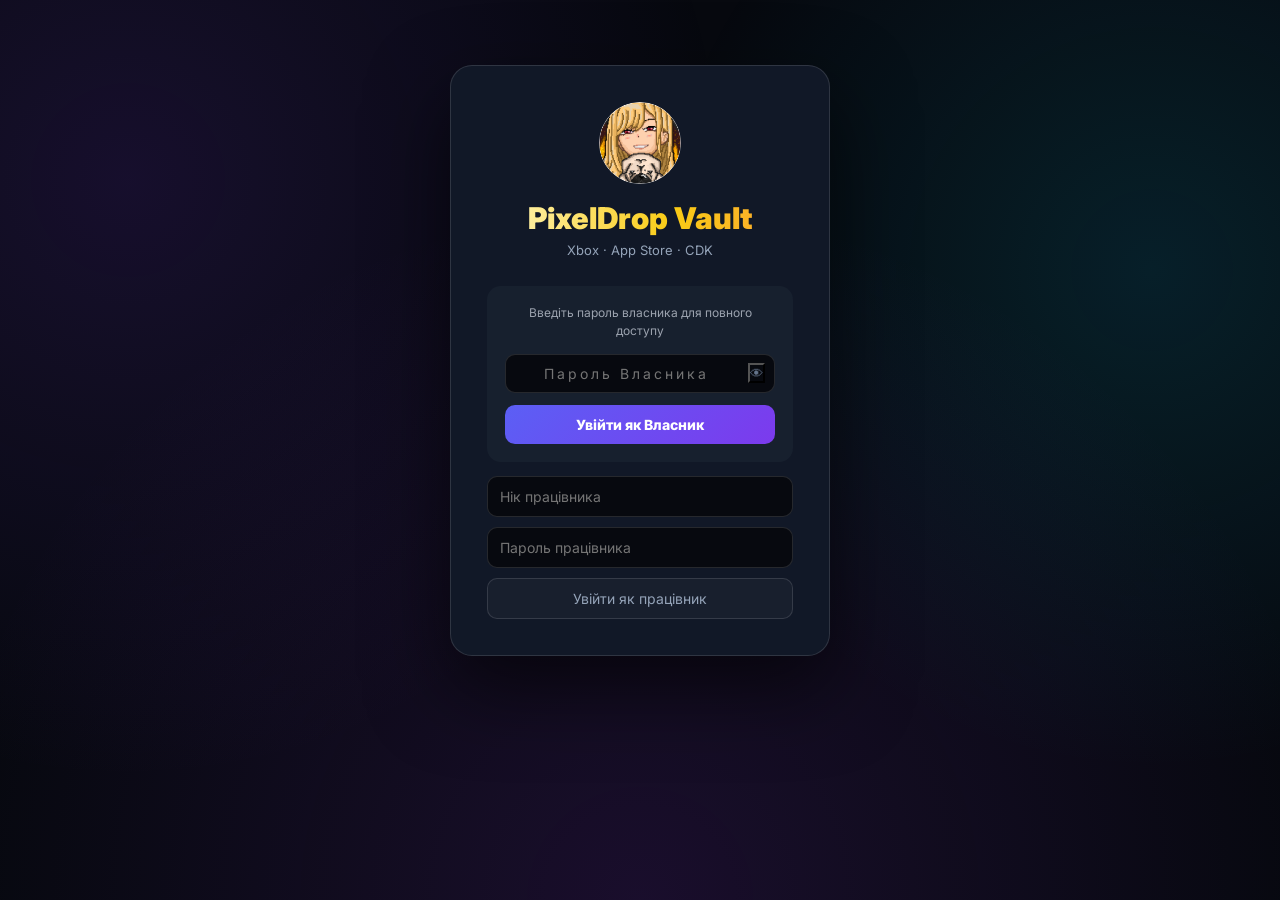
==== commit ee2d764c: "Update index.html" ====
--- a/index.html
+++ b/index.html
@@ -3,25 +3,30 @@
 <head>
   <meta charset="UTF-8" />
   <meta name="viewport" content="width=device-width, initial-scale=1.0" />
+
   <title>PixelDrop Vault</title>
 
-  <link href="https://fonts.googleapis.com/css2?family=Inter:wght@400;500;600;700;800&display=swap" rel="stylesheet" />
-  
-  <link rel="icon" type="image/png" sizes="32x32" href="./favicon.png?v=4">
-  <link rel="shortcut icon" type="image/png" href="./favicon.png?v=4">
-  <link rel="apple-touch-icon" sizes="180x180" href="./favicon.png?v=4">
+  <link rel="preconnect" href="https://fonts.googleapis.com">
+  <link rel="preconnect" href="https://fonts.gstatic.com" crossorigin>
+  <link href="https://fonts.googleapis.com/css2?family=Inter:wght@400;500;600;700;800;900&display=swap" rel="stylesheet">
 
-  <link rel="stylesheet" href="./style.css?v=1">
+  <link rel="icon" type="image/png" sizes="32x32" href="favicon.png?v=4">
+  <link rel="shortcut icon" type="image/png" href="favicon.png?v=4">
+  <link rel="apple-touch-icon" sizes="180x180" href="favicon.png?v=4">
+
+  <link rel="stylesheet" href="style.css?v=10">
 </head>
-<body>   
+
+<body>
   <div id="toast"></div>
-  <div id="login-screen">
-    <div class="login-card fade">
+
+  <section id="login-screen">
+    <div class="login-card">
       <div class="login-avatar">
-        <img src="avatar.png" alt="PixelDrop avatar" />
+        <img src="avatar.png" alt="PixelDrop avatar">
       </div>
 
-      <h2 class="brand-title">PixelDrop Vault</h2>
+      <h1 class="brand-title">PixelDrop Vault</h1>
       <p>Xbox · App Store · CDK</p>
 
       <div class="login-section">
@@ -32,12 +37,9 @@
             type="password"
             id="pw-input"
             placeholder="Пароль Власника"
-            onkeydown="if(event.key==='Enter')tryLogin()"
-          />
-
-          <button class="pass-toggle" onclick="togglePw('pw-input',this)">
-            👁
-          </button>
+            onkeydown="if(event.key === 'Enter') tryLogin()"
+          >
+          <button class="pass-toggle" onclick="togglePw('pw-input', this)">👁</button>
         </div>
 
         <div class="err-msg" id="pw-err" style="display:none">
@@ -50,21 +52,22 @@
       </div>
 
       <div class="worker-login">
-  <input class="worker-input" id="worker-name" placeholder="Нік працівника">
-  <input class="worker-input" id="worker-pass" type="password" placeholder="Пароль працівника">
-  <button class="btn-worker" onclick="enterAsWorker()">
-    Увійти як працівник
-  </button>
+        <input class="worker-input" id="worker-name" placeholder="Нік працівника">
+        <input class="worker-input" id="worker-pass" type="password" placeholder="Пароль працівника">
+
+        <button class="btn-worker" onclick="enterAsWorker()">
+          Увійти як працівник
+        </button>
+      </div>
     </div>
-    </div>
-  </div>
+  </section>
 
   <div id="app" style="display:none">
     <header>
       <div class="header-inner">
         <div class="logo">
           <div class="logo-icon">
-            <img src="avatar.png" alt="PixelDrop avatar" />
+            <img src="avatar.png" alt="PixelDrop avatar">
           </div>
 
           <div>
@@ -82,7 +85,7 @@
     </header>
 
     <main>
-      <div class="stats" id="top-stats">
+      <section class="stats" id="top-stats">
         <div class="stat-card">
           <div class="stat-val" id="s-acc" style="color:#818cf8">0</div>
           <div class="stat-lbl">Акаунти</div>
@@ -97,29 +100,38 @@
           <div class="stat-val" id="s-used-total" style="color:#f87171">0</div>
           <div class="stat-lbl">Використані всього</div>
         </div>
-      </div>
+      </section>
 
-      <div class="cat-stats" id="cat-stats"></div>
+      <section class="cat-stats" id="cat-stats"></section>
 
       <div class="sync-info" id="sync-info"></div>
 
-      <div class="tabs">
-  <button class="tab-btn active" id="tab-accounts" onclick="switchTab('accounts')">
-    👤 Акаунти
-  </button>
+      <nav class="tabs">
+        <button class="tab-btn active" id="tab-accounts" onclick="switchTab('accounts')">
+          👤 Акаунти
+        </button>
 
-  <button class="tab-btn" id="tab-cdks" onclick="switchTab('cdks')">
-    🔑 CDK Коди
-  </button>
+        <button class="tab-btn" id="tab-cdks" onclick="switchTab('cdks')">
+          🔑 CDK Коди
+        </button>
 
-  <button class="tab-btn" id="tab-profit" onclick="switchTab('profit')">
-    💸 Profit Board
-  </button>
-</div>
+        <button class="tab-btn" id="tab-profit" onclick="switchTab('profit')">
+          💸 Profit Board
+        </button>
+      </nav>
 
       <div class="toolbar">
         <div class="search-wrap">
-          <input type="text" id="search" placeholder="Пошук..." autocomplete="off" autocorrect="off" autocapitalize="off" spellcheck="false" oninput="render()" />
+          <input
+            type="text"
+            id="search"
+            placeholder="Пошук..."
+            autocomplete="off"
+            autocorrect="off"
+            autocapitalize="off"
+            spellcheck="false"
+            oninput="render()"
+          >
         </div>
 
         <button class="btn-add" id="btn-add" onclick="openAddModal()" style="display:none">
@@ -134,7 +146,7 @@
   </div>
 
   <div class="modal-overlay" id="modal" style="display:none" onclick="closeModal()">
-    <div class="modal-box fade" onclick="event.stopPropagation()">
+    <div class="modal-box" onclick="event.stopPropagation()">
       <div class="modal-header">
         <div class="modal-title" id="modal-title"></div>
         <button class="btn-close" onclick="closeModal()">✕</button>
@@ -144,6 +156,6 @@
     </div>
   </div>
 
- <script src="./script.js?v=1"></script>
+  <script src="script.js?v=12"></script>
 </body>
 </html>
--- a/style.css
+++ b/style.css
@@ -27,13 +27,12 @@
 
 body {
   min-height: 100vh;
+  overflow-x: hidden;
   background: var(--bg);
   color: var(--text);
   font-family: var(--font);
-  overflow-x: hidden;
-}
-
-/* Background glow */
+}
+
 body::before {
   content: "";
   position: fixed;
@@ -54,212 +53,1661 @@
 
 button {
   cursor: pointer;
-  transition: .18s ease;
+  transition: 0.18s ease;
 }
 
 button:active {
-  opacity: .75;
-}
-
-/* HEADER */
+  opacity: 0.75;
+}
+
+input,
+textarea,
+select {
+  outline: none;
+}
+
 header {
   position: sticky;
   top: 0;
   z-index: 100;
   padding: 14px 20px;
-  background: #0d1117dd;
+  background: #0d1117e6;
+  border-bottom: 1px solid var(--border);
   backdrop-filter: blur(14px);
-  border-bottom: 1px solid var(--border);
-}
-
+}
+
+main,
 .header-inner {
+  width: 100%;
   max-width: 1180px;
   margin: 0 auto;
+}
+
+main {
+  padding: 24px 16px 80px;
+}
+
+.header-inner {
   display: flex;
   align-items: center;
   justify-content: space-between;
+  gap: 12px;
+}
+
+.logo,
+.header-right,
+.acc-compact-brand,
+.cdk-title,
+.cdk-controls,
+.card-actions,
+.status-row,
+.form-footer,
+.confirm-actions,
+.rate-modal-actions,
+.actions-bar,
+.profit-rate-panel {
+  display: flex;
+  align-items: center;
 }
 
 .logo {
-  display: flex;
-  align-items: center;
   gap: 12px;
+}
+
+.logo-icon,
+.login-avatar {
+  overflow: hidden;
+  border-radius: 50%;
+  flex-shrink: 0;
 }
 
 .logo-icon {
   width: 44px;
   height: 44px;
-  border-radius: 50%;
-  overflow: hidden;
-}
-
-.logo-icon img {
+}
+
+.login-avatar {
+  width: 82px;
+  height: 82px;
+  margin: 0 auto;
+}
+
+.logo-icon img,
+.login-avatar img {
   width: 100%;
   height: 100%;
+  display: block;
   object-fit: cover;
 }
 
 .logo-title {
+  font-size: 18px;
   font-weight: 800;
+}
+
+.logo-sub {
+  margin-top: 1px;
+  color: var(--muted);
+  font-size: 11px;
+  font-weight: 600;
+}
+
+.header-right {
+  justify-content: flex-end;
+  flex-wrap: wrap;
+  gap: 8px;
+}
+
+.role-badge {
+  position: relative;
+  overflow: hidden;
+  padding: 6px 12px;
+  border: 1px solid;
+  border-radius: 999px;
+  font-size: 11px;
+  font-weight: 800;
+}
+
+.role-badge.admin {
+  background: linear-gradient(135deg, #312e81, #4c1d95, #6d28d9);
+  border-color: #8b5cf680;
+  color: #ede9fe;
+  box-shadow: 0 0 18px #8b5cf655, inset 0 0 18px #ffffff12;
+}
+
+.role-badge.worker {
+  background: linear-gradient(135deg, #064e3b, #0f766e, #0891b2);
+  border-color: #22d3ee80;
+  color: #ecfeff;
+  box-shadow: 0 0 18px #22d3ee55, inset 0 0 18px #ffffff12;
+}
+
+.btn-primary,
+.btn-add,
+.tab-btn.active {
+  background: linear-gradient(135deg, #5b5ff5, #7c3aed);
+  color: #fff;
+}
+
+.btn-primary,
+.btn-add,
+.btn-worker,
+.btn-ghost,
+.btn-cancel,
+.btn-secondary,
+.btn-danger,
+.btn-mini,
+.btn-copy,
+.btn-eye,
+.btn-icon,
+.btn-toggle,
+.chip,
+.type-btn,
+.confirm-x,
+.btn-close,
+.btn-refresh {
+  border: none;
+}
+
+.btn-primary,
+.btn-add {
+  display: inline-flex;
+  align-items: center;
+  justify-content: center;
+  gap: 8px;
+  font-weight: 800;
+}
+
+.btn-primary {
+  width: 100%;
+  padding: 11px 20px;
+  border-radius: 10px;
+  font-size: 14px;
+}
+
+.btn-add {
+  padding: 10px 16px;
+  border-radius: 10px;
+  white-space: nowrap;
+}
+
+.btn-worker,
+.btn-ghost,
+.btn-cancel,
+.btn-secondary {
+  background: #ffffff08;
+  border: 1px solid var(--border2);
+  color: var(--muted);
+}
+
+.btn-worker {
+  width: 100%;
+  padding: 11px 20px;
+  border-radius: 10px;
+  font-size: 14px;
+}
+
+.btn-ghost {
+  padding: 7px 12px;
+  border-radius: 8px;
+  font-size: 13px;
+}
+
+.btn-refresh {
+  background: transparent;
+  color: var(--muted);
+  padding: 6px;
+  border-radius: 8px;
   font-size: 18px;
 }
 
-.header-right {
-  display: flex;
-  align-items: center;
-  gap: 8px;
-}
-
-/* BUTTONS */
-.btn-primary {
-  background: linear-gradient(135deg, var(--accent), var(--accent2));
-  border: none;
+.btn-cancel,
+.btn-secondary,
+.btn-danger {
+  padding: 10px 16px;
   border-radius: 10px;
-  padding: 10px 16px;
-  color: white;
-  font-weight: 700;
-}
-
-.btn-secondary {
-  background: #ffffff10;
-  border: 1px solid #ffffff20;
-  border-radius: 10px;
-  padding: 10px 14px;
-  color: #ddd;
+  font-weight: 800;
 }
 
 .btn-danger {
   background: linear-gradient(135deg, #ef4444, #dc2626);
-  border: none;
+  color: white;
+}
+
+#login-screen {
+  min-height: 80vh;
+  display: flex;
+  align-items: center;
+  justify-content: center;
+  padding: 20px;
+}
+
+.login-card {
+  width: 100%;
+  max-width: 380px;
+  padding: 36px;
+  text-align: center;
+  background: var(--surface2);
+  border: 1px solid var(--border2);
+  border-radius: 22px;
+  box-shadow: 0 32px 80px #0009;
+}
+
+.brand-title {
+  margin: 16px 0 6px;
+  font-size: 30px;
+  font-weight: 900;
+  background: linear-gradient(90deg, #fff7c2, #facc15, #fb923c, #f472b6, #ef4444, #fff7c2);
+  background-size: 300% 100%;
+  background-clip: text;
+  -webkit-background-clip: text;
+  color: transparent;
+  animation: brandShine 4s ease-in-out infinite;
+}
+
+.login-card p {
+  margin-bottom: 28px;
+  color: var(--muted);
+  font-size: 13px;
+}
+
+.login-section {
+  margin-bottom: 14px;
+  padding: 18px;
+  background: #1f293780;
+  border-radius: 14px;
+}
+
+.login-section small {
+  display: block;
+  margin-bottom: 14px;
+  color: #9ca3af;
+  font-size: 12px;
+  line-height: 1.5;
+}
+
+.pass-wrap,
+.pass-field {
+  position: relative;
+}
+
+.pass-wrap {
+  margin-bottom: 12px;
+}
+
+.pass-wrap input,
+.worker-input,
+.form-input,
+.search-wrap input {
+  width: 100%;
+  background: var(--bg);
+  border: 1px solid var(--border2);
   border-radius: 10px;
-  padding: 10px 14px;
-  color: white;
-  font-weight: 700;
-}
-
-/* CARDS */
-.card,
+  color: var(--text);
+  font-size: 14px;
+}
+
+.pass-wrap input {
+  padding: 10px 40px 10px 12px;
+  text-align: center;
+  letter-spacing: 3px;
+}
+
+.worker-login {
+  display: grid;
+  gap: 10px;
+  margin-top: 14px;
+}
+
+.worker-input {
+  padding: 11px 12px;
+}
+
+.worker-input:focus,
+.form-input:focus,
+.search-wrap input:focus {
+  border-color: var(--accent);
+  box-shadow: 0 0 0 3px #6366f122;
+}
+
+.pass-toggle {
+  position: absolute;
+  top: 50%;
+  right: 10px;
+  transform: translateY(-50%);
+  background: transparent;
+  color: #64748b;
+}
+
+.err-msg {
+  margin-bottom: 10px;
+  color: #f87171;
+  font-size: 12px;
+}
+
+.stats,
+.cat-stats,
+.cards,
+.profit-dashboard,
+.profit-grid,
+.account-choice-grid {
+  display: grid;
+}
+
+.stats {
+  grid-template-columns: repeat(3, 1fr);
+  gap: 12px;
+  margin-bottom: 14px;
+}
+
+.cat-stats {
+  grid-template-columns: repeat(4, 1fr);
+  gap: 14px;
+  margin-bottom: 22px;
+}
+
 .stat-card,
 .cat-card,
 .acc-card,
-.cdk-card {
+.cdk-card,
+.account-quick-card,
+.account-choice-card,
+.profit-box,
+.profit-stat,
+.profit-card {
   background: var(--surface);
   border: 1px solid var(--border);
+  border-radius: 16px;
+}
+
+.stat-card {
+  min-height: 92px;
+  display: grid;
+  place-items: center;
+  padding: 14px;
+  text-align: center;
+}
+
+.stat-val {
+  font-size: 26px;
+  font-weight: 900;
+}
+
+.stat-lbl {
+  margin-top: 4px;
+  color: var(--muted);
+  font-size: 11px;
+  font-weight: 700;
+}
+
+.cat-card {
+  min-height: 190px;
+  padding: 22px;
+  cursor: pointer;
+  display: flex;
+  flex-direction: column;
+  align-items: center;
+  justify-content: center;
+  transition: 0.2s;
+}
+
+.cat-card.active {
+  border-color: #6366f150;
+  background: #6366f112;
+  box-shadow: 0 0 25px #8b5cf660;
+}
+
+.cat-name {
+  width: 100%;
+  margin-bottom: 22px;
+  display: flex;
+  flex-direction: column;
+  align-items: center;
+  gap: 12px;
+  font-size: 17px;
+  font-weight: 900;
+  text-align: center;
+}
+
+.cat-row {
+  width: 100%;
+  display: flex;
+  justify-content: center;
+  gap: 34px;
+  color: var(--muted);
+  font-size: 13px;
+  text-align: center;
+}
+
+.cat-num {
+  margin-top: 4px;
+  font-size: 26px;
+  font-weight: 900;
+}
+
+.cat-icon {
+  width: 58px;
+  height: 58px;
+  margin: 0;
   border-radius: 14px;
-}
-
-/* GRID */
-.stats {
+  object-fit: contain;
+}
+
+.cat-icon.spotify { filter: drop-shadow(0 0 14px #22c55e88); }
+.cat-icon.claude { filter: drop-shadow(0 0 14px #fb7a4388); }
+.cat-icon.chatgpt { filter: drop-shadow(0 0 14px #10b98188); }
+.cat-icon.grok { filter: invert(1) brightness(1.7) drop-shadow(0 0 14px #8b5cf688); }
+
+.cat-stats.accounts-mode {
+  grid-template-columns: repeat(2, 1fr);
+  gap: 18px;
+}
+
+.account-quick-card,
+.account-choice-card {
+  cursor: pointer;
+  background: linear-gradient(145deg, #07111f, #0b1220);
+  box-shadow: inset 0 0 30px #ffffff06;
+  transition: 0.2s;
+}
+
+.account-quick-card {
+  min-height: 150px;
+  padding: 28px;
+  display: flex;
+  align-items: center;
+  gap: 24px;
+}
+
+.account-choice-grid {
+  grid-template-columns: repeat(2, 1fr);
+  gap: 14px;
+  margin-bottom: 10px;
+}
+
+.account-choice-card {
+  padding: 22px;
+}
+
+.account-choice-head {
+  display: flex;
+  align-items: center;
+  gap: 14px;
+}
+
+.account-quick-card:hover,
+.account-choice-card:hover {
+  transform: translateY(-2px);
+  border-color: #8b5cf680;
+  box-shadow: 0 0 30px #8b5cf644;
+}
+
+.account-quick-card.xbox {
+  border-color: #22c55e55;
+}
+
+.account-quick-card.itunes {
+  border-color: #2563eb66;
+}
+
+.account-big-icon {
+  width: 92px !important;
+  height: 92px !important;
+  min-width: 92px !important;
+  max-width: 92px !important;
+  object-fit: contain !important;
+  border-radius: 22px;
+  display: block;
+}
+
+.account-quick-title,
+.account-choice-title {
+  color: #fff;
+  font-size: 24px;
+  font-weight: 900;
+}
+
+.account-quick-title {
+  margin-bottom: 18px;
+}
+
+.account-quick-stats {
+  display: flex;
+  gap: 70px;
+}
+
+.account-quick-label {
+  margin-bottom: 6px;
+  color: var(--muted);
+  font-size: 14px;
+  font-weight: 700;
+}
+
+.account-quick-num {
+  font-size: 28px;
+  font-weight: 900;
+}
+
+.sync-info {
+  margin-bottom: 16px;
+  text-align: right;
+  color: var(--muted2);
+  font-size: 11px;
+  font-weight: 700;
+}
+
+.tabs {
+  display: flex;
+  gap: 8px;
+  margin-bottom: 20px;
+}
+
+.tab-btn {
+  flex: 1;
+  padding: 10px;
+  border: 1px solid var(--border);
+  border-radius: 12px;
+  background: var(--surface);
+  color: var(--muted);
+  font-size: 13px;
+  font-weight: 900;
+}
+
+.tab-btn.active {
+  border-color: transparent;
+}
+
+.toolbar {
+  display: flex;
+  align-items: center;
+  gap: 10px;
+  margin-bottom: 14px;
+}
+
+.search-wrap {
+  flex: 1;
+}
+
+.search-wrap input {
+  padding: 11px 12px;
+  background: var(--surface);
+  border-color: var(--border);
+}
+
+.chips {
+  display: flex;
+  flex-wrap: wrap;
+  gap: 8px;
+  margin-bottom: 18px;
+}
+
+.chip {
+  padding: 10px 18px;
+  border: 1px solid var(--border2);
+  border-radius: 14px;
+  background: transparent;
+  color: var(--muted);
+  font-size: 14px;
+  font-weight: 800;
+}
+
+.chip.active {
+  border-color: var(--accent);
+  background: #6366f118;
+  color: #c4b5fd;
+}
+
+.chip-active {
+  border-color: #22c55e44;
+  color: #4ade80;
+}
+
+.chip-used {
+  border-color: #ef444444;
+  color: #f87171;
+}
+
+.chip-today {
+  border-color: #f59e0b66;
+  color: #facc15;
+  background: #f59e0b12;
+}
+
+.actions-bar {
+  gap: 10px;
+  flex-wrap: wrap;
+  margin-bottom: 14px;
+}
+
+.cards {
+  gap: 12px;
+}
+
+.empty {
+  padding: 48px 0;
+  text-align: center;
+  color: var(--muted2);
+  font-size: 13px;
+  font-weight: 700;
+}
+
+.acc-card,
+.cdk-card {
+  padding: 18px;
+}
+
+.acc-card-compact {
+  padding: 18px 20px;
+}
+
+.acc-compact-top {
   display: grid;
-  grid-template-columns: repeat(3, 1fr);
+  grid-template-columns: minmax(220px, 1fr) auto auto;
+  align-items: center;
+  gap: 16px;
+  padding-bottom: 14px;
+  border-bottom: 1px solid #ffffff12;
+}
+
+.acc-compact-brand {
   gap: 12px;
 }
 
-.cat-stats {
+.acc-compact-icon {
+  width: 42px;
+  height: 42px;
+  border-radius: 12px;
+  object-fit: contain;
+}
+
+.acc-compact-title {
+  color: #f8fafc;
+  font-size: 21px;
+  font-weight: 900;
+}
+
+.acc-compact-rate {
+  display: inline-flex;
+  margin-top: 6px;
+  padding: 5px 10px;
+  border: 1px solid #f59e0b55;
+  border-radius: 10px;
+  background: #f59e0b18;
+  color: #facc15;
+  font-size: 14px;
+  font-weight: 900;
+}
+
+.acc-compact-balance {
+  min-width: 110px;
+}
+
+.acc-compact-balance span {
+  display: block;
+  color: var(--muted);
+  font-size: 13px;
+  font-weight: 800;
+}
+
+.acc-compact-balance b {
+  color: #4ade80;
+  font-size: 24px;
+  font-weight: 900;
+}
+
+.acc-compact-actions {
+  display: flex;
+  gap: 8px;
+}
+
+.acc-compact-grid {
   display: grid;
-  grid-template-columns: repeat(4, 1fr);
-  gap: 14px;
-}
-
-/* PROFIT */
-.profit-grid {
+  grid-template-columns: 1.1fr 1fr 1.2fr;
+}
+
+.acc-compact-field {
+  min-width: 0;
   display: grid;
-  grid-template-columns: repeat(5, 1fr);
-  gap: 16px;
-}
-
-.profit-card {
-  height: 260px;
-  border-radius: 20px;
-  padding: 16px;
-  background: linear-gradient(145deg, #172061, #080d22);
-  display: flex;
-  flex-direction: column;
-  align-items: center;
-}
-
-.profit-product-name {
-  font-size: 22px;
-  font-weight: 900;
-  text-align: center;
-}
-
-.profit-price {
-  font-size: 34px;
-  color: var(--yellow);
-  font-weight: 900;
-}
-
-.profit-card-row {
-  display: flex;
+  grid-template-columns: 72px minmax(0, 1fr) auto auto;
+  align-items: center;
+  gap: 10px;
+  padding: 14px 12px;
+  border-right: 1px solid #ffffff10;
+}
+
+.acc-compact-field:last-child {
+  border-right: none;
+}
+
+.acc-compact-field span {
+  color: var(--muted);
+  font-size: 12px;
+  font-weight: 900;
+}
+
+.acc-compact-field b {
+  overflow: hidden;
+  color: #f8fafc;
+  font-size: 15px;
+  font-weight: 800;
+  text-overflow: ellipsis;
+  white-space: nowrap;
+}
+
+.field-note {
+  margin-top: 10px;
+  padding: 8px 10px;
+  background: #ffffff06;
+  border-radius: 10px;
+  color: var(--muted);
+  font-size: 12px;
+}
+
+.btn-copy,
+.btn-eye {
+  min-width: 46px;
+  width: 46px;
+  height: 46px;
+  padding: 0;
+  display: inline-flex;
+  align-items: center;
+  justify-content: center;
+  border: 1px solid #8b5cf680;
+  border-radius: 14px;
+  background: #7c3aed18;
+  color: #c4b5fd;
+  box-shadow: 0 0 16px #8b5cf633;
+}
+
+.btn-copy:hover,
+.btn-eye:hover {
+  border-color: #a78bfa;
+  background: #8b5cf622;
+  color: #ede9fe;
+}
+
+.btn-copy svg,
+.btn-eye svg {
+  width: 22px;
+  height: 22px;
+  display: block;
+  stroke: currentColor;
+}
+
+.btn-copy.ok {
+  border-color: #22c55e66;
+  background: #22c55e18;
+  color: #86efac;
+}
+
+.btn-icon {
+  padding: 7px;
+  border-radius: 8px;
+  display: inline-flex;
+  align-items: center;
+  justify-content: center;
+}
+
+.btn-edit {
+  background: #ffffff08;
+  border: 1px solid var(--border2);
+  color: var(--muted);
+}
+
+.btn-del {
+  background: #ef444410;
+  border: 1px solid #ef444430;
+  color: #f87171;
+}
+
+.cdk-card.active {
+  border-color: #22c55e30;
+}
+
+.cdk-card.used {
+  border-color: #ef444428;
+  opacity: 0.72;
+}
+
+.cdk-head {
   justify-content: space-between;
-  width: 100%;
-  font-weight: 700;
-}
-
-.profit-card-row.profit b {
-  color: var(--green);
-}
-
-/* MODAL */
+  gap: 10px;
+  flex-wrap: wrap;
+  margin-bottom: 14px;
+}
+
+.cdk-title {
+  gap: 10px;
+  flex-wrap: wrap;
+  color: #f8fafc;
+  font-size: 14px;
+  font-weight: 900;
+}
+
+.cdk-controls {
+  gap: 6px;
+  flex-wrap: wrap;
+}
+
+.cdk-code-box {
+  display: flex;
+  align-items: center;
+  gap: 10px;
+  padding: 12px 16px;
+  background: #060a10;
+  border-radius: 12px;
+}
+
+.cdk-code {
+  flex: 1;
+  overflow-wrap: anywhere;
+  font-size: 15px;
+  font-weight: 800;
+  letter-spacing: 3px;
+}
+
+.cdk-code.active {
+  color: #c4b5fd;
+}
+
+.cdk-code.masked {
+  color: #4b5563;
+}
+
+.btn-toggle {
+  padding: 6px 13px;
+  border-radius: 999px;
+  font-size: 11px;
+  font-weight: 900;
+}
+
+.btn-toggle.active {
+  background: #22c55e18;
+  color: #4ade80;
+}
+
+.btn-toggle.used {
+  background: #ef444418;
+  color: #f87171;
+}
+
+.btn-reveal {
+  padding: 8px 10px;
+  border: 1px solid var(--border2);
+  border-radius: 10px;
+  background: #ffffff08;
+  color: var(--muted);
+}
+
+.cdk-select {
+  appearance: none;
+  width: 24px;
+  height: 24px;
+  display: grid;
+  place-items: center;
+  border: 2px solid #8b5cf6;
+  border-radius: 7px;
+  background: #111827;
+  box-shadow: 0 0 12px #8b5cf655;
+}
+
+.cdk-select:checked {
+  background: linear-gradient(135deg, #6366f1, #8b5cf6);
+}
+
+.cdk-select:checked::after {
+  content: "✓";
+  color: white;
+  font-size: 15px;
+  font-weight: 900;
+}
+
 .modal-overlay {
   position: fixed;
   inset: 0;
+  z-index: 999;
+  display: flex;
+  align-items: center;
+  justify-content: center;
+  padding: 16px;
   background: #000c;
-  display: flex;
-  align-items: center;
-  justify-content: center;
+  animation: modalFade 0.18s ease;
 }
 
 .modal-box {
+  width: 100%;
+  max-width: 620px;
+  max-height: 90vh;
+  overflow-y: auto;
+  overflow-x: hidden;
+  padding: 28px;
   background: var(--surface2);
   border: 1px solid var(--border2);
-  border-radius: 18px;
-  padding: 24px;
+  border-radius: 20px;
+  box-shadow: 0 24px 80px #0009;
+  animation: modalPop 0.22s ease;
+}
+
+.modal-header {
+  display: flex;
+  align-items: center;
+  justify-content: space-between;
+  margin-bottom: 24px;
+}
+
+.modal-title {
+  font-size: 17px;
+  font-weight: 900;
+}
+
+.btn-close {
+  padding: 4px;
+  background: transparent;
+  color: #94a3b8;
+  font-size: 18px;
+}
+
+.form-field {
+  margin-bottom: 16px;
+}
+
+.form-label {
+  display: block;
+  margin-bottom: 6px;
+  color: var(--muted);
+  font-size: 11px;
+  font-weight: 900;
+  letter-spacing: 1px;
+}
+
+.form-input {
+  padding: 11px 12px;
+}
+
+textarea.form-input {
+  min-height: 70px;
+  resize: vertical;
+}
+
+.form-input.code-inp {
+  font-size: 13px;
+  letter-spacing: 2px;
+}
+
+.pass-field .form-input {
+  padding-right: 42px;
+}
+
+.type-btns {
+  display: grid;
+  grid-template-columns: repeat(2, 1fr);
+  gap: 14px;
+}
+
+.type-btn {
+  min-height: 150px;
+  padding: 14px;
+  display: flex;
+  flex-direction: column;
+  align-items: center;
+  justify-content: center;
+  border: 2px solid var(--border2);
+  border-radius: 14px;
+  background: transparent;
+  color: var(--muted);
+  font-size: 13px;
+  font-weight: 900;
+}
+
+.type-btn.sel {
+  border-color: var(--accent);
+  background: #6366f118;
+  color: #a5b4fc;
+}
+
+.type-btn .account-big-icon {
+  width: 72px !important;
+  height: 72px !important;
+  min-width: 72px !important;
+  margin-bottom: 10px;
+}
+
+.status-row {
+  gap: 12px;
+  margin-bottom: 16px;
+}
+
+.form-footer {
+  justify-content: flex-end;
+  gap: 10px;
+  margin-top: 4px;
+}
+
+.confirm-box {
+  position: relative;
   width: 100%;
-  max-width: 500px;
-}
-
-/* TOAST */
+  max-width: 460px;
+  padding: 34px 30px 28px;
+  text-align: center;
+  background: radial-gradient(circle at top, #1f2937, #0b1220 70%);
+  border: 1px solid #ffffff18;
+  border-radius: 26px;
+  box-shadow: 0 30px 100px #000c;
+}
+
+.confirm-add {
+  border-color: #22c55e88;
+  box-shadow: 0 0 45px #22c55e35, 0 30px 100px #000c;
+}
+
+.confirm-danger {
+  border-color: #ef444488;
+  box-shadow: 0 0 45px #ef444435, 0 30px 100px #000c;
+}
+
+.confirm-x {
+  position: absolute;
+  top: 18px;
+  right: 20px;
+  background: transparent;
+  color: #94a3b8;
+  font-size: 24px;
+}
+
+.confirm-icon {
+  width: 74px;
+  height: 74px;
+  margin: 0 auto 18px;
+  display: grid;
+  place-items: center;
+  border-radius: 50%;
+  background: #ffffff10;
+  font-size: 34px;
+}
+
+.confirm-add .confirm-icon {
+  border: 2px solid #22c55e;
+  color: #4ade80;
+  box-shadow: 0 0 28px #22c55e66;
+}
+
+.confirm-danger .confirm-icon {
+  border: 2px solid #ef4444;
+  color: #f87171;
+  box-shadow: 0 0 28px #ef444466;
+}
+
+.confirm-title {
+  margin-bottom: 12px;
+  color: #f8fafc;
+  font-size: 26px;
+  font-weight: 900;
+}
+
+.confirm-text {
+  margin-bottom: 26px;
+  color: #cbd5e1;
+  font-size: 16px;
+  line-height: 1.55;
+}
+
+.confirm-actions {
+  justify-content: center;
+  gap: 14px;
+}
+
+.btn-confirm-add {
+  padding: 12px 22px;
+  border: none;
+  border-radius: 12px;
+  background: linear-gradient(135deg, #22c55e, #16a34a);
+  color: white;
+  font-size: 15px;
+  font-weight: 900;
+}
+
 #toast {
   position: fixed;
+  top: 90px;
   right: 20px;
-  top: 90px;
+  z-index: 2000;
   display: grid;
   gap: 10px;
 }
 
 .toast-msg {
+  padding: 12px 16px;
   background: #111827;
   border: 1px solid #ffffff20;
+  border-radius: 14px;
+  color: #e5e7eb;
+  font-weight: 800;
+  box-shadow: 0 20px 60px #0008;
+  animation: toastIn 0.25s ease;
+}
+
+.toast-msg.ok {
+  border-color: #22c55e66;
+  color: #86efac;
+}
+
+.toast-msg.err {
+  border-color: #ef444466;
+  color: #fca5a5;
+}
+
+body.profit-mode main {
+  max-width: 1400px;
+  padding-top: 18px;
+}
+
+body.profit-mode #cat-stats,
+body.profit-mode .sync-info {
+  display: none !important;
+}
+
+body.profit-mode .tabs {
+  margin-bottom: 18px;
+}
+
+body.profit-mode .toolbar,
+body.profit-mode .chips {
+  margin-bottom: 14px;
+}
+
+.profit-dashboard {
+  grid-template-columns: repeat(4, 1fr);
+  gap: 10px;
+  margin-bottom: 12px;
+}
+
+.profit-stat {
+  min-height: 82px;
+  padding: 14px;
+  background: linear-gradient(145deg, #111827, #080d19);
+  box-shadow: inset 0 0 30px #ffffff05;
+}
+
+.profit-stat span {
+  color: var(--muted);
+  font-size: 13px;
+  font-weight: 900;
+}
+
+.profit-stat b {
+  display: block;
+  margin-top: 8px;
+  color: #4ade80;
+  font-size: 24px;
+  font-weight: 900;
+}
+
+.profit-custom {
+  cursor: pointer;
+  border-color: #8b5cf680;
+}
+
+.profit-custom b {
+  color: #a78bfa;
+}
+
+.profit-box {
+  overflow: visible;
+}
+
+.profit-head {
   padding: 12px 16px;
+  display: flex;
+  align-items: center;
+  justify-content: space-between;
+  gap: 14px;
+  flex-wrap: wrap;
+  border-bottom: 1px solid #ffffff12;
+  background:
+    radial-gradient(450px at 15% 20%, #8b5cf622, transparent),
+    radial-gradient(420px at 90% 10%, #06b6d422, transparent);
+}
+
+.profit-title {
+  display: flex;
+  align-items: center;
+  gap: 10px;
+  color: #f8fafc;
+  font-size: 22px;
+  font-weight: 900;
+}
+
+.profit-rate-panel {
+  gap: 8px;
+  flex-wrap: wrap;
+}
+
+.profit-rate-card {
+  min-width: 125px;
+  padding: 8px 12px;
+  border: 1px solid #8b5cf666;
   border-radius: 14px;
-  font-weight: 700;
-}
-
-.toast-msg.ok {
-  color: #86efac;
-  border-color: #22c55e66;
-}
-
-.toast-msg.err {
-  color: #fca5a5;
-  border-color: #ef444466;
-}
-
-/* MOBILE */
+  background: #7c3aed14;
+}
+
+.profit-rate-card span {
+  display: block;
+  color: var(--muted);
+  font-size: 13px;
+  font-weight: 900;
+}
+
+.profit-rate-card b {
+  display: block;
+  margin-top: 4px;
+  color: #facc15;
+  font-size: 18px;
+  font-weight: 900;
+}
+
+.profit-rate-card button {
+  margin-top: 2px;
+  padding: 0;
+  background: transparent;
+  border: none;
+  color: #a78bfa;
+  font-weight: 900;
+}
+
+.profit-table-wrap {
+  overflow: visible;
+  padding: 16px;
+}
+
+.profit-grid {
+  display: grid;
+  grid-template-columns: repeat(auto-fill, minmax(220px, 1fr));
+  gap: 12px;
+}
+
+.profit-card {
+  height: 280px;
+  padding: 18px 16px 14px;
+  overflow: hidden;
+  display: flex;
+  flex-direction: column;
+  align-items: center;
+  text-align: center;
+  background: linear-gradient(145deg, #172061, #080d22);
+  border-radius: 22px;
+  box-shadow: inset 0 0 35px #ffffff08, 0 0 18px #0008;
+}
+
+.profit-card-top {
+  width: 100%;
+  display: flex;
+  flex-direction: column;
+  align-items: center;
+  gap: 8px;
+  margin: 0;
+}
+
+.profit-icon-box {
+  width: 50px;
+  height: 50px;
+  border-radius: 14px;
+  background: linear-gradient(135deg, #1e293b, #0f172a);
+  display: flex;
+  align-items: center;
+  justify-content: center;
+}
+
+.profit-game-icon {
+  width: 42px;
+  height: 42px;
+  object-fit: contain;
+  background: transparent;
+  border-radius: 10px;
+}
+
+.profit-product-name {
+  width: 100%;
+  min-height: 34px;
+  display: flex;
+  align-items: center;
+  justify-content: center;
+  color: #fff;
+  font-size: 22px;
+  line-height: 1.05;
+  font-weight: 900;
+  text-align: center;
+}
+
+.profit-price {
+  width: 100%;
+  margin: 8px 0 12px;
+  color: #facc15;
+  font-size: 36px;
+  line-height: 1;
+  font-weight: 900;
+  text-align: center;
+  text-shadow: 0 0 16px #facc1588;
+}
+
+.profit-card-info {
+  width: 100%;
+  display: grid;
+  gap: 4px;
+}
+
+.profit-card-row {
+  width: 100%;
+  display: flex;
+  justify-content: space-between;
+  align-items: center;
+  font-size: 19px;
+  line-height: 1.1;
+  font-weight: 900;
+}
+
+.profit-card-row span {
+  color: #cbd5e1;
+}
+
+.profit-card-row b {
+  color: #f8fafc;
+}
+
+.profit-card-row.profit b {
+  color: #22c55e;
+}
+
+.profit-card-actions {
+  width: 100%;
+  margin-top: auto;
+  padding-top: 12px;
+  display: grid;
+  grid-template-columns: 1fr 1fr;
+  gap: 10px;
+}
+
+.btn-mini {
+  padding: 8px 12px;
+  border: 1px solid #8b5cf680;
+  border-radius: 10px;
+  background: #7c3aed18;
+  color: #c4b5fd;
+  font-weight: 900;
+}
+
+.profit-card-actions .btn-mini {
+  height: 38px;
+  padding: 0;
+  display: flex;
+  align-items: center;
+  justify-content: center;
+}
+
+.rate-modal {
+  text-align: center;
+}
+
+.rate-modal-icon {
+  width: 72px;
+  height: 72px;
+  margin: 0 auto 16px;
+  display: grid;
+  place-items: center;
+  border: 1px solid #8b5cf680;
+  border-radius: 22px;
+  background: #8b5cf622;
+  font-size: 34px;
+  box-shadow: 0 0 30px #8b5cf655;
+}
+
+.rate-modal-title {
+  margin-bottom: 18px;
+  color: #f8fafc;
+  font-size: 24px;
+  font-weight: 900;
+}
+
+.rate-modal-input {
+  width: 100%;
+  padding: 16px 18px;
+  background: #07090f;
+  border: 1px solid #8b5cf680;
+  border-radius: 16px;
+  color: #facc15;
+  font-size: 32px;
+  font-weight: 900;
+  text-align: center;
+}
+
+.rate-modal-actions {
+  justify-content: center;
+  gap: 12px;
+  margin-top: 22px;
+}
+
+.custom-result {
+  display: grid;
+  grid-template-columns: repeat(4, 1fr);
+  gap: 12px;
+  margin-top: 16px;
+}
+
+.custom-result div {
+  padding: 14px;
+  background: #ffffff08;
+  border: 1px solid #ffffff12;
+  border-radius: 14px;
+}
+
+.custom-result span {
+  color: var(--muted);
+  font-size: 12px;
+  font-weight: 900;
+}
+
+.custom-result b {
+  display: block;
+  margin-top: 6px;
+  font-size: 20px;
+}
+
+.yellow {
+  color: #facc15;
+}
+
+.stat-card,
+.cat-card,
+.account-quick-card,
+.acc-card,
+.cdk-card,
+.tabs,
+.toolbar,
+.chips,
+.actions-bar,
+.profit-dashboard,
+.profit-box {
+  animation: slideUpFade 0.45s ease both;
+}
+
+@keyframes brandShine {
+  0% { background-position: 0% 50%; }
+  50% { background-position: 100% 50%; }
+  100% { background-position: 0% 50%; }
+}
+
+@keyframes slideUpFade {
+  from {
+    opacity: 0;
+    transform: translateY(24px);
+  }
+  to {
+    opacity: 1;
+    transform: translateY(0);
+  }
+}
+
+@keyframes modalFade {
+  from { opacity: 0; }
+  to { opacity: 1; }
+}
+
+@keyframes modalPop {
+  from {
+    opacity: 0;
+    transform: scale(0.94) translateY(18px);
+  }
+  to {
+    opacity: 1;
+    transform: scale(1) translateY(0);
+  }
+}
+
+@keyframes toastIn {
+  from {
+    opacity: 0;
+    transform: translateX(20px);
+  }
+  to {
+    opacity: 1;
+    transform: translateX(0);
+  }
+}
+
+@media (max-width: 600px) {
+  .profit-grid {
+    grid-template-columns: repeat(2, 1fr);
+    gap: 10px;
+  }
+}
+
 @media (max-width: 900px) {
+  .profit-grid,
+  .profit-dashboard,
+  .custom-result {
+    grid-template-columns: repeat(2, minmax(0, 1fr));
+  }
+
+  .cat-stats {
+    grid-template-columns: repeat(2, 1fr);
+  }
+
+  .toolbar {
+    flex-direction: column;
+    align-items: stretch;
+  }
+
+  .btn-add {
+    width: 100%;
+  }
+}
+
+@media (max-width: 768px) {
+  html {
+    font-size: 14px;
+  }
+
+  header {
+    padding: 12px;
+  }
+
+  main {
+    padding: 14px 12px 60px;
+  }
+
+  .header-inner {
+    gap: 8px;
+  }
+
+  .header-right {
+    gap: 6px;
+  }
+
+  .role-badge,
+  .btn-ghost {
+    font-size: 11px;
+    padding: 6px 10px;
+  }
+
   .stats,
   .cat-stats,
-  .profit-grid {
-    grid-template-columns: 1fr 1fr;
-  }
-}
-
-@media (max-width: 600px) {
-  .stats,
-  .cat-stats,
-  .profit-grid {
+  .cat-stats.accounts-mode,
+  .profit-grid,
+  .profit-dashboard,
+  .custom-result {
     grid-template-columns: 1fr;
   }
-}
+
+  .tabs {
+    display: grid;
+    grid-template-columns: 1fr;
+  }
+
+  .chips {
+    gap: 8px;
+  }
+
+  .chip {
+    flex: 1;
+    min-width: 100px;
+    text-align: center;
+  }
+
+  .account-quick-card {
+    width: 100%;
+    flex-direction: column;
+    text-align: center;
+  }
+
+  .account-quick-stats {
+    gap: 28px;
+    justify-content: center;
+  }
+
+  .account-choice-grid,
+  .type-btns {
+    grid-template-columns: 1fr;
+  }
+
+  .modal-box {
+    max-width: 96vw;
+    padding: 20px;
+  }
+
+  .acc-card-compact {
+    padding: 16px;
+  }
+
+  .acc-compact-top {
+    grid-template-columns: 1fr auto;
+  }
+
+  .acc-compact-balance {
+    grid-column: 1 / 2;
+  }
+
+  .acc-compact-actions {
+    grid-column: 2 / 3;
+    grid-row: 1 / 3;
+    align-self: center;
+  }
+
+  .acc-compact-grid {
+    grid-template-columns: 1fr;
+  }
+
+  .acc-compact-field {
+    grid-template-columns: 70px minmax(0, 1fr) auto auto;
+    padding: 14px 0;
+    border-right: none;
+    border-bottom: 1px solid #ffffff10;
+  }
+
+  .acc-compact-field:last-child {
+    border-bottom: none;
+  }
+
+  .profit-card {
+    height: auto;
+    min-height: 260px;
+  }
+}
